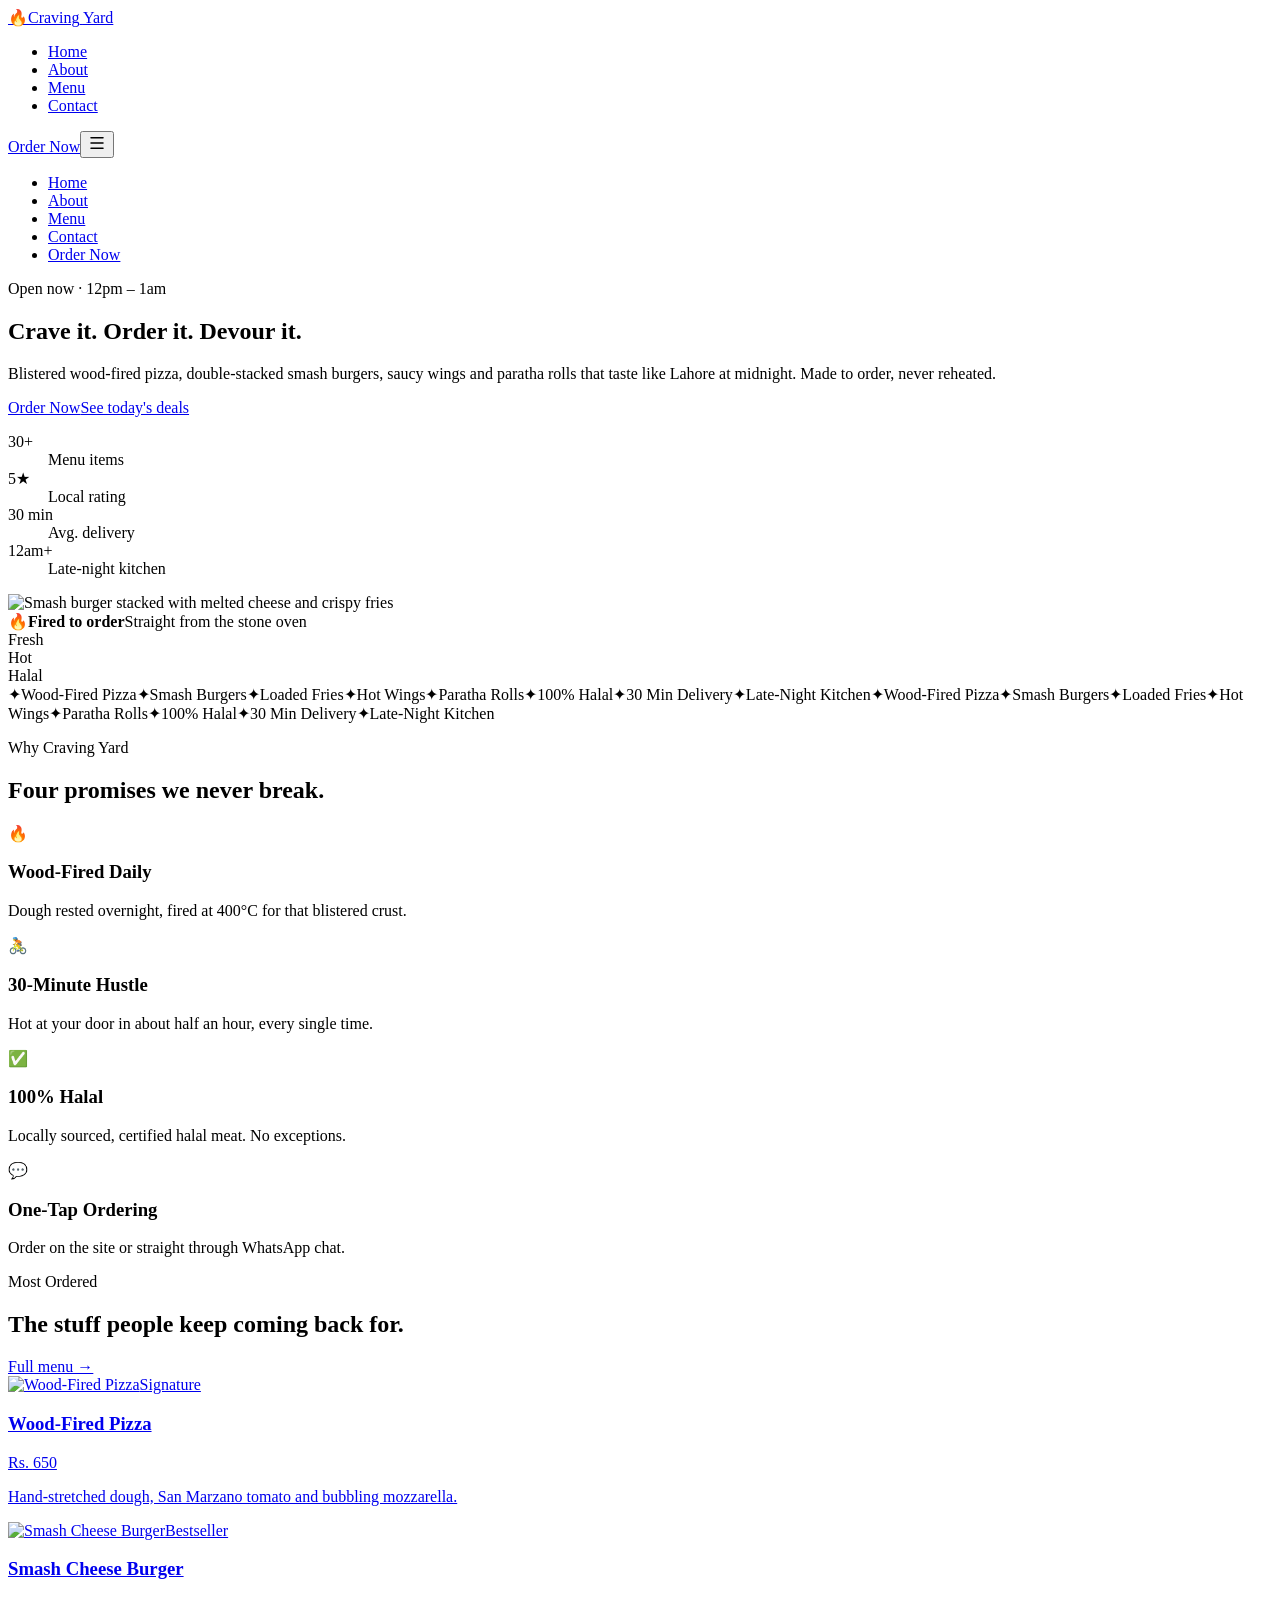
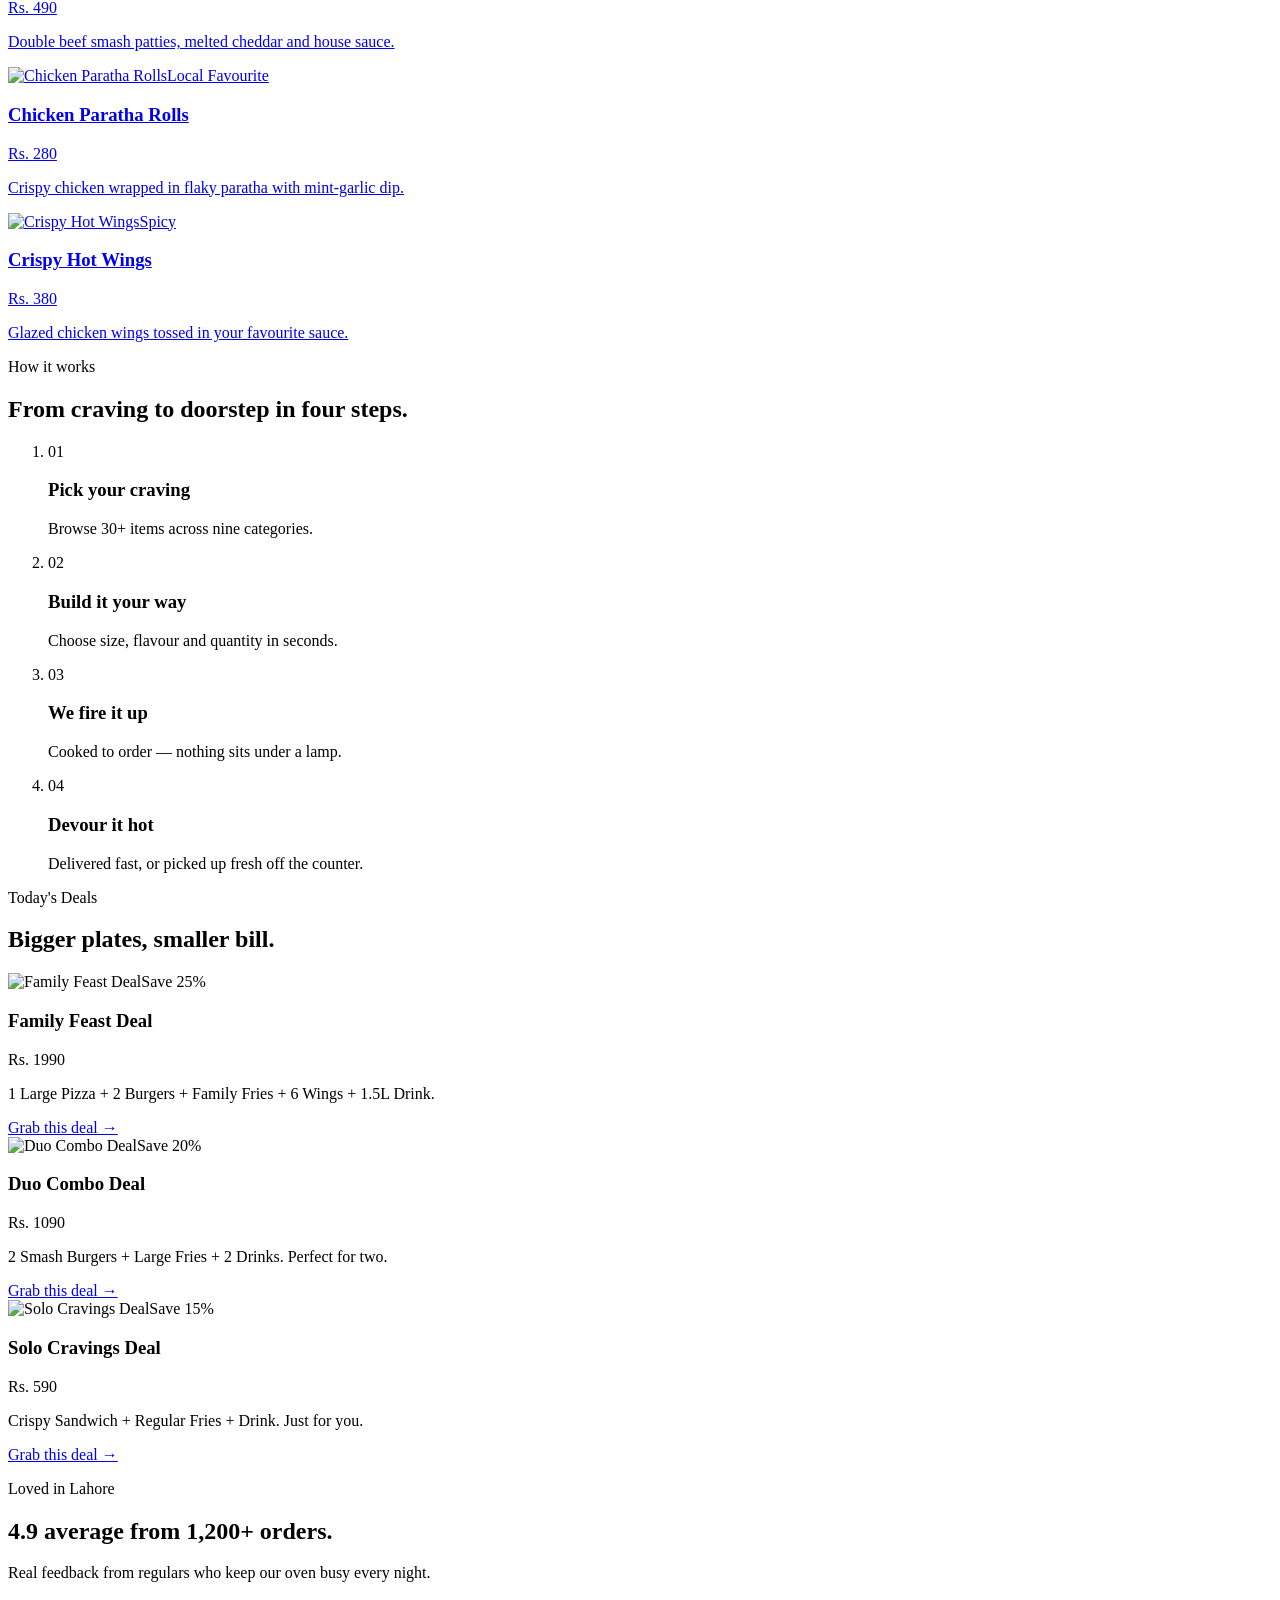
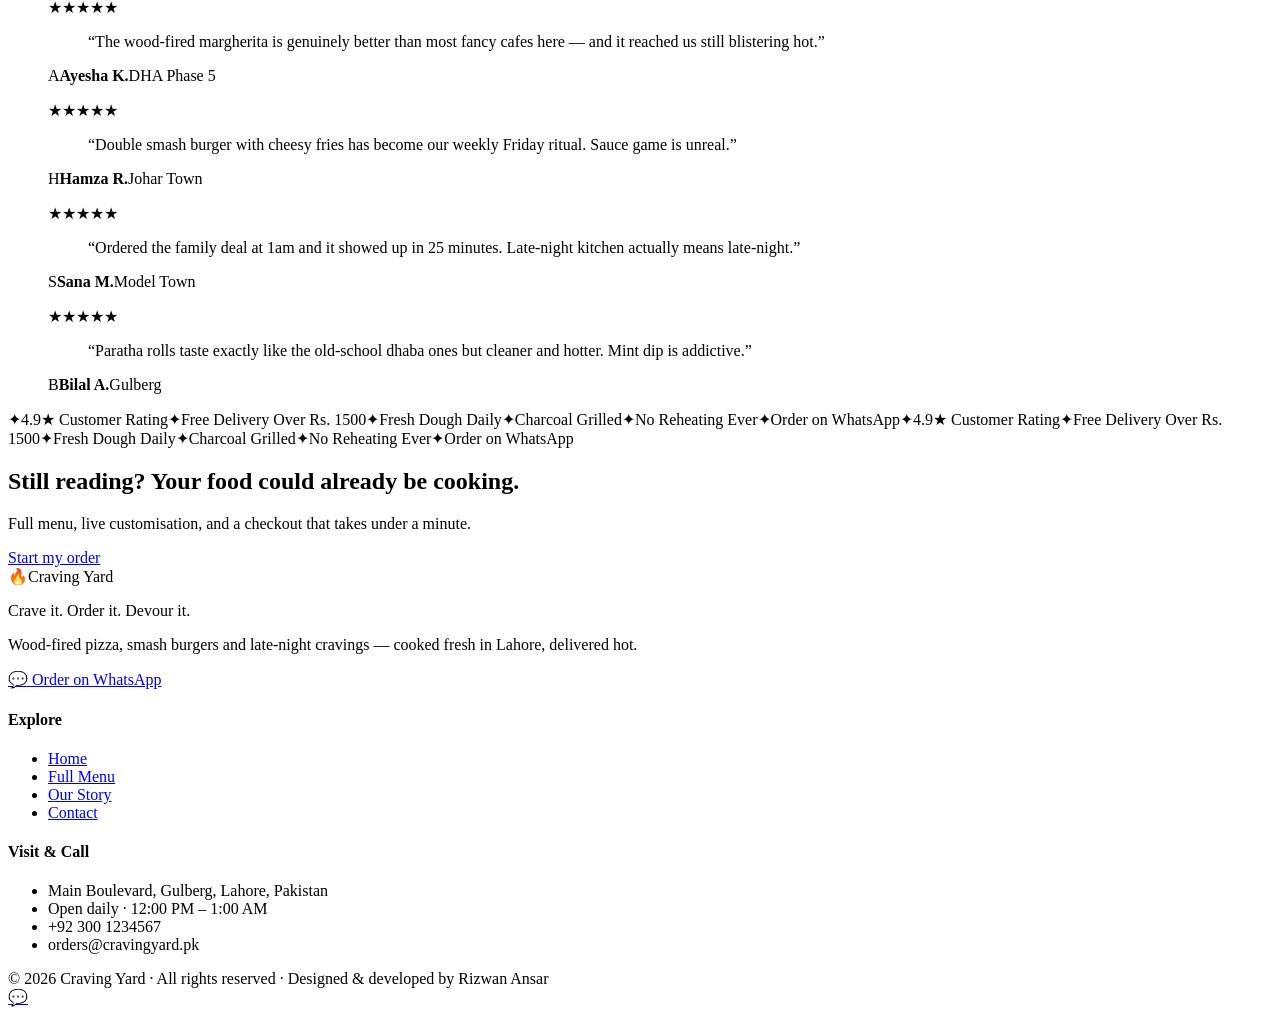
==== index.html @ 676f9ead "Website files upload Added HTML, CSS, JavaScript, and asset files for Craving Yard website." ====
<!DOCTYPE html><html lang="en"><head><meta charSet="utf-8"/><meta name="viewport" content="width=device-width, initial-scale=1"/><link rel="preload" as="image" href="/assets/hero-5WKTKkdd.jpg"/><link rel="stylesheet" href="/assets/styles-Bld049gQ.css" data-precedence="default"/><link rel="stylesheet" href="https://fonts.googleapis.com/css2?family=Fraunces:ital,opsz,wght@0,9..144,600;0,9..144,700;1,9..144,600;1,9..144,700&amp;family=Sora:wght@300;400;500;600;700&amp;display=swap" data-precedence="default"/><title>Craving Yard — Wood-Fired Pizza, Smash Burgers &amp; Deals</title><meta name="author" content="Craving Yard"/><meta property="og:type" content="website"/><meta name="twitter:card" content="summary_large_image"/><meta name="theme-color" content="#1a1310"/><meta name="description" content="Craving Yard in Lahore serves wood-fired pizza, smash burgers, crispy fries, hot wings and family deals. Fresh, halal and delivered in about 30 minutes."/><meta property="og:title" content="Craving Yard — Crave it. Order it. Devour it."/><meta property="og:description" content="Wood-fired pizza, smash burgers, loaded fries and unbeatable combo deals — fresh, halal and fast in Lahore."/><link rel="modulepreload" href="/assets/index-Dj0eYEie.js"/><link rel="modulepreload" href="/assets/menu-BDwkRai5.js"/><link rel="modulepreload" href="/assets/routes-CPrk0BvN.js"/><link rel="modulepreload" href="/assets/Marquee-C2OL56DX.js"/><link rel="icon" href="/favicon.ico" type="image/x-icon"/><link rel="preconnect" href="https://fonts.googleapis.com"/><link rel="preconnect" href="https://fonts.gstatic.com" crossorigin="anonymous"/></head><body><div class="cy-ambient" aria-hidden="true"><span class="o1"></span><span class="o2"></span><span class="o3"></span><span class="o4"></span></div><header class="fixed inset-x-0 top-0 z-50 transition-all duration-500 border-b border-transparent"><nav class="mx-auto flex h-16 max-w-6xl items-center justify-between px-5 sm:px-6"><a class="group flex items-center gap-2.5 active" href="/" data-status="active" aria-current="page"><span class="relative grid h-9 w-9 place-items-center rounded-full bg-[image:var(--gradient-ember)] shadow-[var(--shadow-ember)]"><span class="cy-spin-slow absolute inset-[3px] rounded-full border border-dashed border-primary-foreground/50"></span><span class="text-sm">🔥</span></span><span class="font-display text-xl font-bold tracking-tight">Craving<!-- --> <span class="text-primary transition-colors group-hover:text-gold">Yard</span></span></a><ul class="hidden items-center gap-8 md:flex"><li><a data-active="true" class="cy-navlink relative text-sm font-medium text-muted-foreground transition-colors hover:text-foreground data-[active=true]:text-foreground active" href="/" data-status="active" aria-current="page">Home</a></li><li><a data-active="false" href="/about" class="cy-navlink relative text-sm font-medium text-muted-foreground transition-colors hover:text-foreground data-[active=true]:text-foreground">About</a></li><li><a data-active="false" href="/menu" class="cy-navlink relative text-sm font-medium text-muted-foreground transition-colors hover:text-foreground data-[active=true]:text-foreground">Menu</a></li><li><a data-active="false" href="/contact" class="cy-navlink relative text-sm font-medium text-muted-foreground transition-colors hover:text-foreground data-[active=true]:text-foreground">Contact</a></li></ul><div class="flex items-center gap-2"><a href="/menu" class="cy-sweep hidden rounded-full bg-[image:var(--gradient-ember)] px-5 py-2.5 text-sm font-semibold text-primary-foreground shadow-[var(--shadow-ember)] transition-transform duration-300 hover:scale-105 sm:inline-flex">Order Now</a><button aria-label="Toggle menu" class="grid h-10 w-10 place-items-center rounded-full border border-border bg-surface text-foreground transition-colors hover:border-primary md:hidden"><svg xmlns="http://www.w3.org/2000/svg" width="18" height="18" viewBox="0 0 24 24" fill="none" stroke="currentColor" stroke-width="2" stroke-linecap="round" stroke-linejoin="round" class="lucide lucide-menu" aria-hidden="true"><path d="M4 5h16"></path><path d="M4 12h16"></path><path d="M4 19h16"></path></svg></button></div></nav><div class="h-[2px] origin-left bg-[image:var(--gradient-ember)] transition-[width] duration-150" style="width:0%"></div><div class="overflow-hidden border-b border-border bg-background/95 backdrop-blur-xl transition-all duration-500 md:hidden max-h-0"><ul class="mx-auto flex max-w-6xl flex-col gap-1 px-5 py-4"><li><a class="block rounded-xl px-3 py-3 text-sm font-medium text-muted-foreground transition-colors hover:bg-surface hover:text-foreground active" href="/" style="transition-delay:0ms" data-status="active" aria-current="page">Home</a></li><li><a href="/about" style="transition-delay:40ms" class="block rounded-xl px-3 py-3 text-sm font-medium text-muted-foreground transition-colors hover:bg-surface hover:text-foreground">About</a></li><li><a href="/menu" style="transition-delay:80ms" class="block rounded-xl px-3 py-3 text-sm font-medium text-muted-foreground transition-colors hover:bg-surface hover:text-foreground">Menu</a></li><li><a href="/contact" style="transition-delay:120ms" class="block rounded-xl px-3 py-3 text-sm font-medium text-muted-foreground transition-colors hover:bg-surface hover:text-foreground">Contact</a></li><li><a href="/menu" class="mt-2 block rounded-full bg-[image:var(--gradient-ember)] px-4 py-3 text-center text-sm font-semibold text-primary-foreground">Order Now</a></li></ul></div></header><main class="relative"><!--$--><section class="relative overflow-hidden px-5 pb-16 pt-28 sm:px-6 sm:pt-32"><div class="pointer-events-none absolute -right-24 top-0 h-[32rem] w-[32rem] rounded-full bg-[image:var(--gradient-ember-soft)] blur-3xl"></div><div class="relative mx-auto grid max-w-6xl items-center gap-12 lg:grid-cols-[1.05fr_0.95fr]"><div><p class="cy-fade-up inline-flex items-center gap-2 rounded-full border border-border bg-surface/70 px-4 py-1.5 text-[0.68rem] font-bold uppercase tracking-[0.24em] text-gold backdrop-blur"><span class="h-1.5 w-1.5 animate-pulse rounded-full bg-primary"></span>Open now · 12pm – 1am</p><h1 class="mt-6 font-display text-[clamp(2.6rem,6.2vw,4.6rem)] leading-[0.98]"><span class=""><span class="inline-block overflow-hidden pb-[0.06em]"><span class="cy-word" style="animation-delay:0s">Crave<!-- --> </span></span><span class="inline-block overflow-hidden pb-[0.06em]"><span class="cy-word" style="animation-delay:0.07s">it.<!-- --> </span></span><span class="inline-block overflow-hidden pb-[0.06em]"><span class="cy-word" style="animation-delay:0.14s">Order<!-- --> </span></span><span class="inline-block overflow-hidden pb-[0.06em]"><span class="cy-word" style="animation-delay:0.21000000000000002s">it.<!-- --> </span></span><span class="inline-block overflow-hidden pb-[0.06em]"><span class="cy-word inline-block" style="animation-delay:0.28s"><span class="cy-shine italic">Devour</span> </span></span><span class="inline-block overflow-hidden pb-[0.06em]"><span class="cy-word inline-block" style="animation-delay:0.35000000000000003s"><span class="cy-shine italic">it.</span></span></span></span></h1><p class="cy-fade-up cy-d3 mt-6 max-w-lg text-base text-muted-foreground sm:text-lg">Blistered wood-fired pizza, double-stacked smash burgers, saucy wings and paratha rolls that taste like Lahore at midnight. Made to order, never reheated.</p><div class="cy-fade-up cy-d4 mt-9 flex flex-wrap gap-3"><a href="/menu" class="cy-sweep rounded-full bg-[image:var(--gradient-ember)] px-7 py-3.5 text-sm font-semibold text-primary-foreground shadow-[var(--shadow-ember)] transition-transform duration-300 hover:scale-105">Order Now</a><a href="/menu?category=Deals" class="rounded-full border border-border bg-surface/60 px-7 py-3.5 text-sm font-semibold backdrop-blur transition-colors duration-300 hover:border-primary hover:text-primary">See today&#x27;s deals</a></div><dl class="cy-fade-up cy-d5 mt-10 flex flex-wrap gap-x-10 gap-y-5"><div><dt class="font-display text-2xl font-bold text-primary">30+</dt><dd class="text-[0.68rem] uppercase tracking-[0.18em] text-muted-foreground">Menu items</dd></div><div><dt class="font-display text-2xl font-bold text-primary">5★</dt><dd class="text-[0.68rem] uppercase tracking-[0.18em] text-muted-foreground">Local rating</dd></div><div><dt class="font-display text-2xl font-bold text-primary">30 min</dt><dd class="text-[0.68rem] uppercase tracking-[0.18em] text-muted-foreground">Avg. delivery</dd></div><div><dt class="font-display text-2xl font-bold text-primary">12am+</dt><dd class="text-[0.68rem] uppercase tracking-[0.18em] text-muted-foreground">Late-night kitchen</dd></div></dl></div><div class="cy-scale-in cy-d2 relative"><div class="cy-ken overflow-hidden rounded-[2rem] border border-border shadow-[var(--shadow-soft)]"><img src="/assets/hero-5WKTKkdd.jpg" alt="Smash burger stacked with melted cheese and crispy fries" class="h-[26rem] w-full object-cover sm:h-[30rem]" loading="eager"/></div><div class="cy-float absolute -bottom-6 -left-4 flex items-center gap-3 rounded-2xl border border-border bg-card/90 p-4 shadow-[var(--shadow-ember)] backdrop-blur-xl sm:-left-8"><span class="grid h-11 w-11 place-items-center rounded-full bg-[image:var(--gradient-ember)] text-lg">🔥</span><span><strong class="block text-sm">Fired to order</strong><span class="text-xs text-muted-foreground">Straight from the stone oven</span></span></div><div class="cy-spin-slow absolute -right-5 -top-6 h-24 w-24 rounded-full bg-[image:var(--gradient-ember)] p-[1px] sm:-right-8"><div class="grid h-full w-full place-items-center rounded-full bg-background text-center text-[0.55rem] font-bold uppercase leading-tight tracking-[0.14em] text-gold">Fresh<br/>Hot<br/>Halal</div></div></div></div></section><div class="cy-marquee " aria-hidden="true"><div class="cy-marquee-track"><span><span class="opacity-70">✦</span>Wood-Fired Pizza</span><span><span class="opacity-70">✦</span>Smash Burgers</span><span><span class="opacity-70">✦</span>Loaded Fries</span><span><span class="opacity-70">✦</span>Hot Wings</span><span><span class="opacity-70">✦</span>Paratha Rolls</span><span><span class="opacity-70">✦</span>100% Halal</span><span><span class="opacity-70">✦</span>30 Min Delivery</span><span><span class="opacity-70">✦</span>Late-Night Kitchen</span><span><span class="opacity-70">✦</span>Wood-Fired Pizza</span><span><span class="opacity-70">✦</span>Smash Burgers</span><span><span class="opacity-70">✦</span>Loaded Fries</span><span><span class="opacity-70">✦</span>Hot Wings</span><span><span class="opacity-70">✦</span>Paratha Rolls</span><span><span class="opacity-70">✦</span>100% Halal</span><span><span class="opacity-70">✦</span>30 Min Delivery</span><span><span class="opacity-70">✦</span>Late-Night Kitchen</span></div></div><section class="px-5 py-20 sm:px-6"><div class="mx-auto max-w-6xl"><div class="cy-reveal"><p class="text-[0.68rem] font-bold uppercase tracking-[0.28em] text-gold">Why Craving Yard</p><h2 class="mt-3 max-w-xl font-display text-[clamp(1.9rem,4vw,2.9rem)]">Four promises we never break.</h2></div><div class="mt-10 grid gap-5 sm:grid-cols-2 lg:grid-cols-4"><div class="cy-reveal cy-d1"><article class="cy-glass cy-lift h-full rounded-3xl p-6"><span class="grid h-12 w-12 place-items-center rounded-2xl bg-[image:var(--gradient-ember)] text-xl">🔥</span><h3 class="mt-5 font-display text-lg">Wood-Fired Daily</h3><p class="mt-2 text-sm text-muted-foreground">Dough rested overnight, fired at 400°C for that blistered crust.</p></article></div><div class="cy-reveal cy-d2"><article class="cy-glass cy-lift h-full rounded-3xl p-6"><span class="grid h-12 w-12 place-items-center rounded-2xl bg-[image:var(--gradient-ember)] text-xl">🚴</span><h3 class="mt-5 font-display text-lg">30-Minute Hustle</h3><p class="mt-2 text-sm text-muted-foreground">Hot at your door in about half an hour, every single time.</p></article></div><div class="cy-reveal cy-d3"><article class="cy-glass cy-lift h-full rounded-3xl p-6"><span class="grid h-12 w-12 place-items-center rounded-2xl bg-[image:var(--gradient-ember)] text-xl">✅</span><h3 class="mt-5 font-display text-lg">100% Halal</h3><p class="mt-2 text-sm text-muted-foreground">Locally sourced, certified halal meat. No exceptions.</p></article></div><div class="cy-reveal cy-d4"><article class="cy-glass cy-lift h-full rounded-3xl p-6"><span class="grid h-12 w-12 place-items-center rounded-2xl bg-[image:var(--gradient-ember)] text-xl">💬</span><h3 class="mt-5 font-display text-lg">One-Tap Ordering</h3><p class="mt-2 text-sm text-muted-foreground">Order on the site or straight through WhatsApp chat.</p></article></div></div></div></section><section class="relative overflow-hidden px-5 py-20 sm:px-6"><div class="mx-auto max-w-6xl"><div class="cy-reveal"><div class="flex flex-wrap items-end justify-between gap-4"><div><p class="text-[0.68rem] font-bold uppercase tracking-[0.28em] text-gold">Most Ordered</p><h2 class="mt-3 font-display text-[clamp(1.9rem,4vw,2.9rem)]">The stuff people keep coming back for.</h2></div><a href="/menu" class="text-sm font-semibold text-primary transition-colors hover:text-gold">Full menu →</a></div></div><div class="mt-10 grid gap-5 sm:grid-cols-2 lg:grid-cols-4"><div class="cy-reveal cy-d1"><a href="/menu?category=Pizza" class="cy-lift cy-ken group block overflow-hidden rounded-3xl border border-border bg-card"><div class="relative h-44 overflow-hidden"><img src="/assets/pizza-BUBQ1agf.jpg" alt="Wood-Fired Pizza" loading="lazy" class="h-full w-full object-cover"/><span class="absolute left-3 top-3 rounded-full bg-background/80 px-3 py-1 text-[0.6rem] font-bold uppercase tracking-[0.16em] text-gold backdrop-blur">Signature</span></div><div class="p-5"><div class="flex items-baseline justify-between gap-3"><h3 class="font-display text-base">Wood-Fired Pizza</h3><span class="whitespace-nowrap font-display text-sm text-primary">Rs. <!-- -->650</span></div><p class="mt-2 text-xs text-muted-foreground">Hand-stretched dough, San Marzano tomato and bubbling mozzarella.</p></div></a></div><div class="cy-reveal cy-d2"><a href="/menu?category=Burgers" class="cy-lift cy-ken group block overflow-hidden rounded-3xl border border-border bg-card"><div class="relative h-44 overflow-hidden"><img src="/assets/burger-dUZp7IX_.jpg" alt="Smash Cheese Burger" loading="lazy" class="h-full w-full object-cover"/><span class="absolute left-3 top-3 rounded-full bg-background/80 px-3 py-1 text-[0.6rem] font-bold uppercase tracking-[0.16em] text-gold backdrop-blur">Bestseller</span></div><div class="p-5"><div class="flex items-baseline justify-between gap-3"><h3 class="font-display text-base">Smash Cheese Burger</h3><span class="whitespace-nowrap font-display text-sm text-primary">Rs. <!-- -->490</span></div><p class="mt-2 text-xs text-muted-foreground">Double beef smash patties, melted cheddar and house sauce.</p></div></a></div><div class="cy-reveal cy-d3"><a href="/menu?category=Rolls" class="cy-lift cy-ken group block overflow-hidden rounded-3xl border border-border bg-card"><div class="relative h-44 overflow-hidden"><img src="/assets/rolls-1Iyf_PJU.jpg" alt="Chicken Paratha Rolls" loading="lazy" class="h-full w-full object-cover"/><span class="absolute left-3 top-3 rounded-full bg-background/80 px-3 py-1 text-[0.6rem] font-bold uppercase tracking-[0.16em] text-gold backdrop-blur">Local Favourite</span></div><div class="p-5"><div class="flex items-baseline justify-between gap-3"><h3 class="font-display text-base">Chicken Paratha Rolls</h3><span class="whitespace-nowrap font-display text-sm text-primary">Rs. <!-- -->280</span></div><p class="mt-2 text-xs text-muted-foreground">Crispy chicken wrapped in flaky paratha with mint-garlic dip.</p></div></a></div><div class="cy-reveal cy-d4"><a href="/menu?category=Sides" class="cy-lift cy-ken group block overflow-hidden rounded-3xl border border-border bg-card"><div class="relative h-44 overflow-hidden"><img src="/assets/wings-1R9Npj3R.jpg" alt="Crispy Hot Wings" loading="lazy" class="h-full w-full object-cover"/><span class="absolute left-3 top-3 rounded-full bg-background/80 px-3 py-1 text-[0.6rem] font-bold uppercase tracking-[0.16em] text-gold backdrop-blur">Spicy</span></div><div class="p-5"><div class="flex items-baseline justify-between gap-3"><h3 class="font-display text-base">Crispy Hot Wings</h3><span class="whitespace-nowrap font-display text-sm text-primary">Rs. <!-- -->380</span></div><p class="mt-2 text-xs text-muted-foreground">Glazed chicken wings tossed in your favourite sauce.</p></div></a></div></div></div></section><section class="px-5 py-20 sm:px-6"><div class="mx-auto max-w-6xl rounded-[2.5rem] border border-border bg-surface/60 p-8 backdrop-blur-xl sm:p-12"><div class="cy-reveal"><p class="text-[0.68rem] font-bold uppercase tracking-[0.28em] text-gold">How it works</p><h2 class="mt-3 max-w-xl font-display text-[clamp(1.9rem,4vw,2.9rem)]">From craving to doorstep in four steps.</h2></div><ol class="mt-10 grid gap-6 sm:grid-cols-2 lg:grid-cols-4"><li class="cy-reveal cy-d1"><div class="group relative rounded-2xl border border-border bg-card/70 p-6 transition-colors duration-500 hover:border-primary"><span class="font-display text-4xl text-primary/35 transition-colors duration-500 group-hover:text-primary">01</span><h3 class="mt-3 font-display text-lg">Pick your craving</h3><p class="mt-2 text-sm text-muted-foreground">Browse 30+ items across nine categories.</p></div></li><li class="cy-reveal cy-d2"><div class="group relative rounded-2xl border border-border bg-card/70 p-6 transition-colors duration-500 hover:border-primary"><span class="font-display text-4xl text-primary/35 transition-colors duration-500 group-hover:text-primary">02</span><h3 class="mt-3 font-display text-lg">Build it your way</h3><p class="mt-2 text-sm text-muted-foreground">Choose size, flavour and quantity in seconds.</p></div></li><li class="cy-reveal cy-d3"><div class="group relative rounded-2xl border border-border bg-card/70 p-6 transition-colors duration-500 hover:border-primary"><span class="font-display text-4xl text-primary/35 transition-colors duration-500 group-hover:text-primary">03</span><h3 class="mt-3 font-display text-lg">We fire it up</h3><p class="mt-2 text-sm text-muted-foreground">Cooked to order — nothing sits under a lamp.</p></div></li><li class="cy-reveal cy-d4"><div class="group relative rounded-2xl border border-border bg-card/70 p-6 transition-colors duration-500 hover:border-primary"><span class="font-display text-4xl text-primary/35 transition-colors duration-500 group-hover:text-primary">04</span><h3 class="mt-3 font-display text-lg">Devour it hot</h3><p class="mt-2 text-sm text-muted-foreground">Delivered fast, or picked up fresh off the counter.</p></div></li></ol></div></section><section class="px-5 py-20 sm:px-6"><div class="mx-auto max-w-6xl"><div class="cy-reveal"><p class="text-[0.68rem] font-bold uppercase tracking-[0.28em] text-gold">Today&#x27;s Deals</p><h2 class="mt-3 max-w-xl font-display text-[clamp(1.9rem,4vw,2.9rem)]">Bigger plates, smaller bill.</h2></div><div class="mt-10 grid gap-6 lg:grid-cols-3"><div class="cy-reveal cy-d1"><article class="cy-tilt cy-ken h-full overflow-hidden rounded-3xl border border-border bg-card"><div class="relative h-48 overflow-hidden"><img src="/assets/deal1-CvcxL5IU.jpg" alt="Family Feast Deal" loading="lazy" class="h-full w-full object-cover"/><span class="absolute right-3 top-3 rounded-full bg-[image:var(--gradient-ember)] px-3 py-1 text-[0.6rem] font-bold uppercase tracking-[0.16em] text-primary-foreground">Save 25%</span></div><div class="p-6"><div class="flex items-baseline justify-between gap-3"><h3 class="font-display text-lg">Family Feast Deal</h3><span class="font-display text-base text-primary">Rs. <!-- -->1990</span></div><p class="mt-2 text-sm text-muted-foreground">1 Large Pizza + 2 Burgers + Family Fries + 6 Wings + 1.5L Drink.</p><a href="/menu?category=Deals" class="mt-5 inline-block text-[0.7rem] font-bold uppercase tracking-[0.16em] text-primary transition-colors hover:text-gold">Grab this deal →</a></div></article></div><div class="cy-reveal cy-d2"><article class="cy-tilt cy-ken h-full overflow-hidden rounded-3xl border border-border bg-card"><div class="relative h-48 overflow-hidden"><img src="/assets/deal2-aimjymtY.jpg" alt="Duo Combo Deal" loading="lazy" class="h-full w-full object-cover"/><span class="absolute right-3 top-3 rounded-full bg-[image:var(--gradient-ember)] px-3 py-1 text-[0.6rem] font-bold uppercase tracking-[0.16em] text-primary-foreground">Save 20%</span></div><div class="p-6"><div class="flex items-baseline justify-between gap-3"><h3 class="font-display text-lg">Duo Combo Deal</h3><span class="font-display text-base text-primary">Rs. <!-- -->1090</span></div><p class="mt-2 text-sm text-muted-foreground">2 Smash Burgers + Large Fries + 2 Drinks. Perfect for two.</p><a href="/menu?category=Deals" class="mt-5 inline-block text-[0.7rem] font-bold uppercase tracking-[0.16em] text-primary transition-colors hover:text-gold">Grab this deal →</a></div></article></div><div class="cy-reveal cy-d3"><article class="cy-tilt cy-ken h-full overflow-hidden rounded-3xl border border-border bg-card"><div class="relative h-48 overflow-hidden"><img src="/assets/deal3-CfYvXCXj.jpg" alt="Solo Cravings Deal" loading="lazy" class="h-full w-full object-cover"/><span class="absolute right-3 top-3 rounded-full bg-[image:var(--gradient-ember)] px-3 py-1 text-[0.6rem] font-bold uppercase tracking-[0.16em] text-primary-foreground">Save 15%</span></div><div class="p-6"><div class="flex items-baseline justify-between gap-3"><h3 class="font-display text-lg">Solo Cravings Deal</h3><span class="font-display text-base text-primary">Rs. <!-- -->590</span></div><p class="mt-2 text-sm text-muted-foreground">Crispy Sandwich + Regular Fries + Drink. Just for you.</p><a href="/menu?category=Deals" class="mt-5 inline-block text-[0.7rem] font-bold uppercase tracking-[0.16em] text-primary transition-colors hover:text-gold">Grab this deal →</a></div></article></div></div></div></section><section class="px-5 py-20 sm:px-6"><div class="mx-auto max-w-6xl"><div class="cy-reveal"><div class="flex flex-wrap items-end justify-between gap-4"><div><p class="text-[0.68rem] font-bold uppercase tracking-[0.28em] text-fresh">Loved in Lahore</p><h2 class="mt-3 max-w-xl font-display text-[clamp(1.9rem,4vw,2.9rem)]">4.9 average from 1,200+ orders.</h2></div><p class="max-w-xs text-sm text-muted-foreground">Real feedback from regulars who keep our oven busy every night.</p></div></div><div class="mt-10 grid gap-5 sm:grid-cols-2 lg:grid-cols-4"><div class="cy-reveal cy-d1"><figure class="cy-glass cy-lift flex h-full flex-col rounded-3xl p-6"><div class="text-sm tracking-[0.2em] text-gold" aria-label="5 out of 5 stars">★★★★★</div><blockquote class="mt-4 flex-1 text-sm leading-relaxed text-muted-foreground">“<!-- -->The wood-fired margherita is genuinely better than most fancy cafes here — and it reached us still blistering hot.<!-- -->”</blockquote><figcaption class="mt-5 flex items-center gap-3 border-t border-border pt-4"><span class="grid h-9 w-9 place-items-center rounded-full bg-[image:var(--gradient-fresh)] font-display text-sm text-primary-foreground">A</span><span><strong class="block text-sm">Ayesha K.</strong><span class="text-xs text-muted-foreground">DHA Phase 5</span></span></figcaption></figure></div><div class="cy-reveal cy-d2"><figure class="cy-glass cy-lift flex h-full flex-col rounded-3xl p-6"><div class="text-sm tracking-[0.2em] text-gold" aria-label="5 out of 5 stars">★★★★★</div><blockquote class="mt-4 flex-1 text-sm leading-relaxed text-muted-foreground">“<!-- -->Double smash burger with cheesy fries has become our weekly Friday ritual. Sauce game is unreal.<!-- -->”</blockquote><figcaption class="mt-5 flex items-center gap-3 border-t border-border pt-4"><span class="grid h-9 w-9 place-items-center rounded-full bg-[image:var(--gradient-fresh)] font-display text-sm text-primary-foreground">H</span><span><strong class="block text-sm">Hamza R.</strong><span class="text-xs text-muted-foreground">Johar Town</span></span></figcaption></figure></div><div class="cy-reveal cy-d3"><figure class="cy-glass cy-lift flex h-full flex-col rounded-3xl p-6"><div class="text-sm tracking-[0.2em] text-gold" aria-label="5 out of 5 stars">★★★★★</div><blockquote class="mt-4 flex-1 text-sm leading-relaxed text-muted-foreground">“<!-- -->Ordered the family deal at 1am and it showed up in 25 minutes. Late-night kitchen actually means late-night.<!-- -->”</blockquote><figcaption class="mt-5 flex items-center gap-3 border-t border-border pt-4"><span class="grid h-9 w-9 place-items-center rounded-full bg-[image:var(--gradient-fresh)] font-display text-sm text-primary-foreground">S</span><span><strong class="block text-sm">Sana M.</strong><span class="text-xs text-muted-foreground">Model Town</span></span></figcaption></figure></div><div class="cy-reveal cy-d4"><figure class="cy-glass cy-lift flex h-full flex-col rounded-3xl p-6"><div class="text-sm tracking-[0.2em] text-gold" aria-label="5 out of 5 stars">★★★★★</div><blockquote class="mt-4 flex-1 text-sm leading-relaxed text-muted-foreground">“<!-- -->Paratha rolls taste exactly like the old-school dhaba ones but cleaner and hotter. Mint dip is addictive.<!-- -->”</blockquote><figcaption class="mt-5 flex items-center gap-3 border-t border-border pt-4"><span class="grid h-9 w-9 place-items-center rounded-full bg-[image:var(--gradient-fresh)] font-display text-sm text-primary-foreground">B</span><span><strong class="block text-sm">Bilal A.</strong><span class="text-xs text-muted-foreground">Gulberg</span></span></figcaption></figure></div></div></div></section><div class="cy-marquee cy-marquee-reverse" aria-hidden="true"><div class="cy-marquee-track"><span><span class="opacity-70">✦</span>4.9★ Customer Rating</span><span><span class="opacity-70">✦</span>Free Delivery Over Rs. 1500</span><span><span class="opacity-70">✦</span>Fresh Dough Daily</span><span><span class="opacity-70">✦</span>Charcoal Grilled</span><span><span class="opacity-70">✦</span>No Reheating Ever</span><span><span class="opacity-70">✦</span>Order on WhatsApp</span><span><span class="opacity-70">✦</span>4.9★ Customer Rating</span><span><span class="opacity-70">✦</span>Free Delivery Over Rs. 1500</span><span><span class="opacity-70">✦</span>Fresh Dough Daily</span><span><span class="opacity-70">✦</span>Charcoal Grilled</span><span><span class="opacity-70">✦</span>No Reheating Ever</span><span><span class="opacity-70">✦</span>Order on WhatsApp</span></div></div><section class="px-5 pb-24 pt-20 sm:px-6"><div class="cy-reveal"><div class="relative mx-auto max-w-6xl overflow-hidden rounded-[2.5rem] bg-[image:var(--gradient-ember)] px-8 py-16 text-center text-primary-foreground"><div class="cy-spin-slow pointer-events-none absolute -left-24 -top-24 h-72 w-72 rounded-full border border-dashed border-primary-foreground/30"></div><div class="cy-spin-slow pointer-events-none absolute -bottom-28 -right-20 h-80 w-80 rounded-full border border-dashed border-primary-foreground/25"></div><h2 class="relative mx-auto max-w-2xl font-display text-[clamp(2rem,4.6vw,3.2rem)]">Still reading? Your food could already be cooking.</h2><p class="relative mx-auto mt-4 max-w-lg text-sm opacity-90">Full menu, live customisation, and a checkout that takes under a minute.</p><a href="/menu" class="cy-sweep relative mt-8 inline-flex rounded-full bg-background px-8 py-4 text-sm font-bold text-foreground transition-transform duration-300 hover:scale-105">Start my order</a></div></div></section><script>(function(a,f){let l;try{l=JSON.parse(sessionStorage.getItem(a)||"{}")}catch{return}const n=l?.[f||history.state?.__TSR_key];let c=!1;for(const t in n){const e=n[t],o=e?.scrollX,s=e?.scrollY;if(Number.isFinite(o)&&Number.isFinite(s)){if(t==="window")scrollTo(o,s),c=!0;else if(t)try{const r=document.querySelector(t);r&&(r.scrollLeft=o,r.scrollTop=s)}catch{}}}if(c)return;const i=location.hash.slice(1);if(i){const t=history.state?.__hashScrollIntoViewOptions??!0;if(t){const e=document.getElementById(i);e&&e.scrollIntoView(t)}return}scrollTo(0,0)})("tsr-scroll-restoration-v1_3");document.currentScript.remove()</script><!--/$--></main><footer class="relative overflow-hidden border-t border-border bg-surface/70 pt-16 backdrop-blur-xl"><div class="pointer-events-none absolute -top-24 left-1/2 h-48 w-[70%] -translate-x-1/2 rounded-full bg-[image:var(--gradient-ember)] opacity-15 blur-3xl"></div><div class="mx-auto grid max-w-6xl gap-10 px-5 sm:px-6 md:grid-cols-4"><div class="md:col-span-2"><div class="flex items-center gap-2.5"><span class="relative grid h-9 w-9 place-items-center rounded-full bg-[image:var(--gradient-ember)]"><span class="cy-spin-slow absolute inset-[3px] rounded-full border border-dashed border-primary-foreground/50"></span><span class="text-sm">🔥</span></span><span class="font-display text-xl font-bold">Craving Yard</span></div><p class="mt-4 max-w-sm font-display text-2xl leading-tight text-foreground">Crave it. Order it.<!-- --> <span class="cy-shine italic">Devour it.</span></p><p class="mt-3 max-w-sm text-sm text-muted-foreground">Wood-fired pizza, smash burgers and late-night cravings — cooked fresh in Lahore, delivered hot.</p><a href="https://wa.me/923001234567" target="_blank" rel="noopener" class="mt-6 inline-flex items-center gap-2 rounded-full border border-border bg-surface-2 px-5 py-2.5 text-sm font-semibold transition-colors hover:border-primary hover:text-primary">💬 Order on WhatsApp</a></div><div><h4 class="text-xs font-bold uppercase tracking-[0.22em] text-gold">Explore</h4><ul class="mt-4 space-y-2 text-sm text-muted-foreground"><li><a class="transition-colors hover:text-primary active" href="/" data-status="active" aria-current="page">Home</a></li><li><a href="/menu" class="transition-colors hover:text-primary">Full Menu</a></li><li><a href="/about" class="transition-colors hover:text-primary">Our Story</a></li><li><a href="/contact" class="transition-colors hover:text-primary">Contact</a></li></ul></div><div><h4 class="text-xs font-bold uppercase tracking-[0.22em] text-gold">Visit &amp; Call</h4><ul class="mt-4 space-y-2 text-sm text-muted-foreground"><li>Main Boulevard, Gulberg, Lahore, Pakistan</li><li>Open daily · 12:00 PM – 1:00 AM</li><li class="text-foreground">+92 300 1234567</li><li>orders@cravingyard.pk</li></ul></div></div><div class="mx-auto mt-12 max-w-6xl border-t border-border px-5 py-6 text-center text-xs text-muted-foreground sm:px-6">© <!-- -->2026<!-- --> Craving Yard · All rights reserved · Designed &amp; developed by<!-- --> <span class="font-semibold text-gold">Rizwan Ansar</span></div></footer><a href="https://wa.me/923001234567" target="_blank" rel="noopener" aria-label="Order on WhatsApp" class="cy-pulse-ring fixed bottom-6 right-6 z-50 grid h-14 w-14 place-items-center rounded-full bg-whatsapp text-2xl shadow-[0_18px_40px_-14px_var(--whatsapp)] transition-transform duration-300 hover:scale-110"><span class="relative">💬</span></a><script class="$tsr" id="$tsr-stream-barrier">(self.$R=self.$R||{})["tsr"]=[];self.$_TSR={h(){this.hydrated=!0,this.c()},e(){this.streamEnded=!0,this.c()},c(){this.hydrated&&this.streamEnded&&(delete self.$_TSR,delete self.$R.tsr)},p(e){this.initialized?e():this.buffer.push(e)},buffer:[]};$_TSR.router=($R=>$R[0]={manifest:$R[1]={routes:$R[2]={__root__:$R[3]={preloads:$R[4]=["/assets/index-Dj0eYEie.js","/assets/menu-BDwkRai5.js"],scripts:$R[5]=[$R[6]={attrs:$R[7]={type:"module",async:!0,src:"/assets/index-Dj0eYEie.js"}}]},"/":$R[8]={preloads:$R[9]=["/assets/routes-CPrk0BvN.js","/assets/Marquee-C2OL56DX.js"]}}},matches:$R[10]=[$R[11]={i:"__root__ ",u:1786797943456,s:"success",ssr:!0},$R[12]={i:"  ",u:1786797943456,s:"success",ssr:!0}],lastMatchId:"  "})($R["tsr"]);$_TSR.e();document.currentScript.remove()</script><script type="module" async="" src="/assets/index-Dj0eYEie.js"></script></body></html>
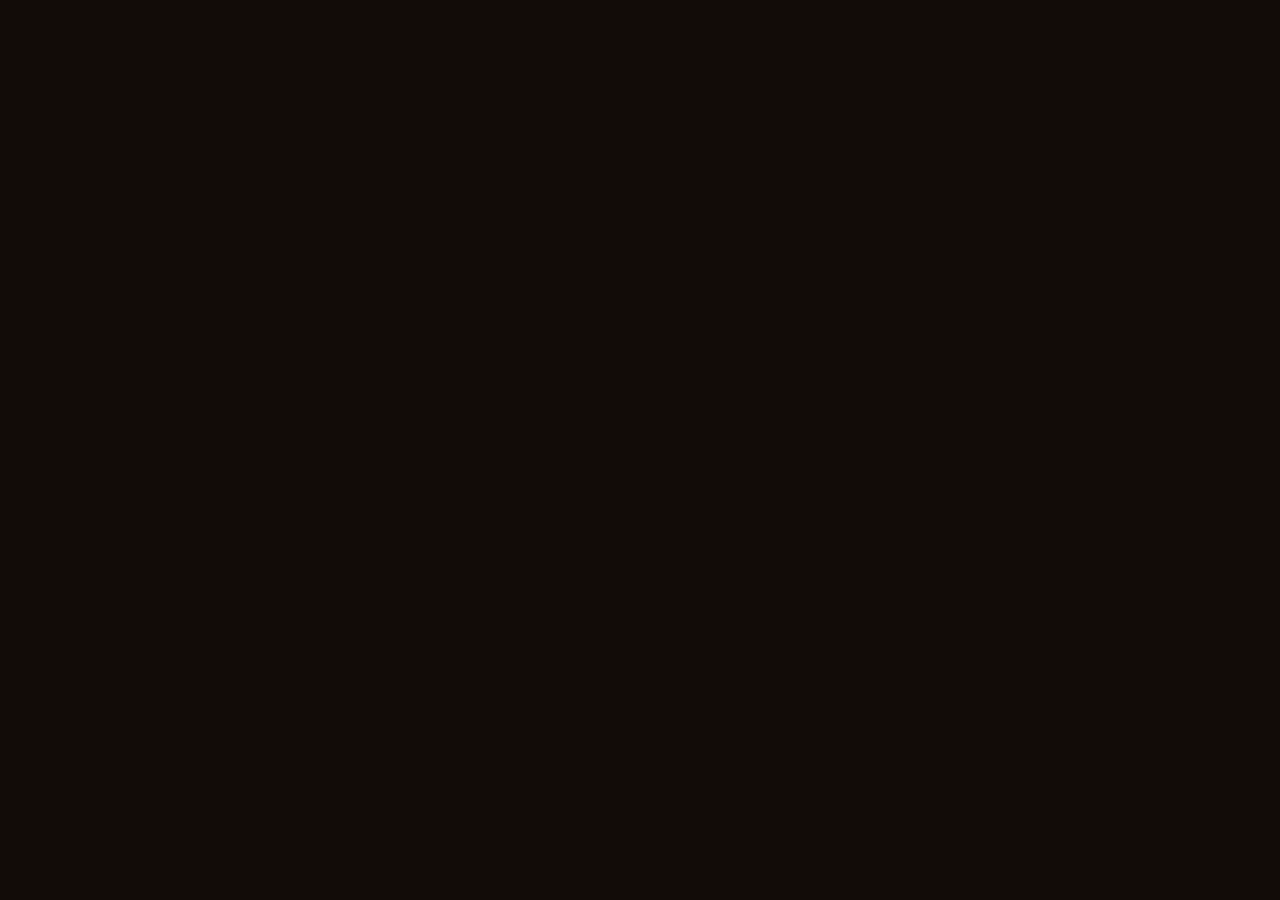
==== commit 8a5b1c71: "Update index.html" ====
--- a/index.html
+++ b/index.html
@@ -1 +1 @@
-<!DOCTYPE html><html lang="en"><head><meta charSet="utf-8"/><meta name="viewport" content="width=device-width, initial-scale=1"/><link rel="preload" as="image" href="/assets/hero-5WKTKkdd.jpg"/><link rel="stylesheet" href="/assets/styles-Bld049gQ.css" data-precedence="default"/><link rel="stylesheet" href="https://fonts.googleapis.com/css2?family=Fraunces:ital,opsz,wght@0,9..144,600;0,9..144,700;1,9..144,600;1,9..144,700&amp;family=Sora:wght@300;400;500;600;700&amp;display=swap" data-precedence="default"/><title>Craving Yard — Wood-Fired Pizza, Smash Burgers &amp; Deals</title><meta name="author" content="Craving Yard"/><meta property="og:type" content="website"/><meta name="twitter:card" content="summary_large_image"/><meta name="theme-color" content="#1a1310"/><meta name="description" content="Craving Yard in Lahore serves wood-fired pizza, smash burgers, crispy fries, hot wings and family deals. Fresh, halal and delivered in about 30 minutes."/><meta property="og:title" content="Craving Yard — Crave it. Order it. Devour it."/><meta property="og:description" content="Wood-fired pizza, smash burgers, loaded fries and unbeatable combo deals — fresh, halal and fast in Lahore."/><link rel="modulepreload" href="/assets/index-Dj0eYEie.js"/><link rel="modulepreload" href="/assets/menu-BDwkRai5.js"/><link rel="modulepreload" href="/assets/routes-CPrk0BvN.js"/><link rel="modulepreload" href="/assets/Marquee-C2OL56DX.js"/><link rel="icon" href="/favicon.ico" type="image/x-icon"/><link rel="preconnect" href="https://fonts.googleapis.com"/><link rel="preconnect" href="https://fonts.gstatic.com" crossorigin="anonymous"/></head><body><div class="cy-ambient" aria-hidden="true"><span class="o1"></span><span class="o2"></span><span class="o3"></span><span class="o4"></span></div><header class="fixed inset-x-0 top-0 z-50 transition-all duration-500 border-b border-transparent"><nav class="mx-auto flex h-16 max-w-6xl items-center justify-between px-5 sm:px-6"><a class="group flex items-center gap-2.5 active" href="/" data-status="active" aria-current="page"><span class="relative grid h-9 w-9 place-items-center rounded-full bg-[image:var(--gradient-ember)] shadow-[var(--shadow-ember)]"><span class="cy-spin-slow absolute inset-[3px] rounded-full border border-dashed border-primary-foreground/50"></span><span class="text-sm">🔥</span></span><span class="font-display text-xl font-bold tracking-tight">Craving<!-- --> <span class="text-primary transition-colors group-hover:text-gold">Yard</span></span></a><ul class="hidden items-center gap-8 md:flex"><li><a data-active="true" class="cy-navlink relative text-sm font-medium text-muted-foreground transition-colors hover:text-foreground data-[active=true]:text-foreground active" href="/" data-status="active" aria-current="page">Home</a></li><li><a data-active="false" href="/about" class="cy-navlink relative text-sm font-medium text-muted-foreground transition-colors hover:text-foreground data-[active=true]:text-foreground">About</a></li><li><a data-active="false" href="/menu" class="cy-navlink relative text-sm font-medium text-muted-foreground transition-colors hover:text-foreground data-[active=true]:text-foreground">Menu</a></li><li><a data-active="false" href="/contact" class="cy-navlink relative text-sm font-medium text-muted-foreground transition-colors hover:text-foreground data-[active=true]:text-foreground">Contact</a></li></ul><div class="flex items-center gap-2"><a href="/menu" class="cy-sweep hidden rounded-full bg-[image:var(--gradient-ember)] px-5 py-2.5 text-sm font-semibold text-primary-foreground shadow-[var(--shadow-ember)] transition-transform duration-300 hover:scale-105 sm:inline-flex">Order Now</a><button aria-label="Toggle menu" class="grid h-10 w-10 place-items-center rounded-full border border-border bg-surface text-foreground transition-colors hover:border-primary md:hidden"><svg xmlns="http://www.w3.org/2000/svg" width="18" height="18" viewBox="0 0 24 24" fill="none" stroke="currentColor" stroke-width="2" stroke-linecap="round" stroke-linejoin="round" class="lucide lucide-menu" aria-hidden="true"><path d="M4 5h16"></path><path d="M4 12h16"></path><path d="M4 19h16"></path></svg></button></div></nav><div class="h-[2px] origin-left bg-[image:var(--gradient-ember)] transition-[width] duration-150" style="width:0%"></div><div class="overflow-hidden border-b border-border bg-background/95 backdrop-blur-xl transition-all duration-500 md:hidden max-h-0"><ul class="mx-auto flex max-w-6xl flex-col gap-1 px-5 py-4"><li><a class="block rounded-xl px-3 py-3 text-sm font-medium text-muted-foreground transition-colors hover:bg-surface hover:text-foreground active" href="/" style="transition-delay:0ms" data-status="active" aria-current="page">Home</a></li><li><a href="/about" style="transition-delay:40ms" class="block rounded-xl px-3 py-3 text-sm font-medium text-muted-foreground transition-colors hover:bg-surface hover:text-foreground">About</a></li><li><a href="/menu" style="transition-delay:80ms" class="block rounded-xl px-3 py-3 text-sm font-medium text-muted-foreground transition-colors hover:bg-surface hover:text-foreground">Menu</a></li><li><a href="/contact" style="transition-delay:120ms" class="block rounded-xl px-3 py-3 text-sm font-medium text-muted-foreground transition-colors hover:bg-surface hover:text-foreground">Contact</a></li><li><a href="/menu" class="mt-2 block rounded-full bg-[image:var(--gradient-ember)] px-4 py-3 text-center text-sm font-semibold text-primary-foreground">Order Now</a></li></ul></div></header><main class="relative"><!--$--><section class="relative overflow-hidden px-5 pb-16 pt-28 sm:px-6 sm:pt-32"><div class="pointer-events-none absolute -right-24 top-0 h-[32rem] w-[32rem] rounded-full bg-[image:var(--gradient-ember-soft)] blur-3xl"></div><div class="relative mx-auto grid max-w-6xl items-center gap-12 lg:grid-cols-[1.05fr_0.95fr]"><div><p class="cy-fade-up inline-flex items-center gap-2 rounded-full border border-border bg-surface/70 px-4 py-1.5 text-[0.68rem] font-bold uppercase tracking-[0.24em] text-gold backdrop-blur"><span class="h-1.5 w-1.5 animate-pulse rounded-full bg-primary"></span>Open now · 12pm – 1am</p><h1 class="mt-6 font-display text-[clamp(2.6rem,6.2vw,4.6rem)] leading-[0.98]"><span class=""><span class="inline-block overflow-hidden pb-[0.06em]"><span class="cy-word" style="animation-delay:0s">Crave<!-- --> </span></span><span class="inline-block overflow-hidden pb-[0.06em]"><span class="cy-word" style="animation-delay:0.07s">it.<!-- --> </span></span><span class="inline-block overflow-hidden pb-[0.06em]"><span class="cy-word" style="animation-delay:0.14s">Order<!-- --> </span></span><span class="inline-block overflow-hidden pb-[0.06em]"><span class="cy-word" style="animation-delay:0.21000000000000002s">it.<!-- --> </span></span><span class="inline-block overflow-hidden pb-[0.06em]"><span class="cy-word inline-block" style="animation-delay:0.28s"><span class="cy-shine italic">Devour</span> </span></span><span class="inline-block overflow-hidden pb-[0.06em]"><span class="cy-word inline-block" style="animation-delay:0.35000000000000003s"><span class="cy-shine italic">it.</span></span></span></span></h1><p class="cy-fade-up cy-d3 mt-6 max-w-lg text-base text-muted-foreground sm:text-lg">Blistered wood-fired pizza, double-stacked smash burgers, saucy wings and paratha rolls that taste like Lahore at midnight. Made to order, never reheated.</p><div class="cy-fade-up cy-d4 mt-9 flex flex-wrap gap-3"><a href="/menu" class="cy-sweep rounded-full bg-[image:var(--gradient-ember)] px-7 py-3.5 text-sm font-semibold text-primary-foreground shadow-[var(--shadow-ember)] transition-transform duration-300 hover:scale-105">Order Now</a><a href="/menu?category=Deals" class="rounded-full border border-border bg-surface/60 px-7 py-3.5 text-sm font-semibold backdrop-blur transition-colors duration-300 hover:border-primary hover:text-primary">See today&#x27;s deals</a></div><dl class="cy-fade-up cy-d5 mt-10 flex flex-wrap gap-x-10 gap-y-5"><div><dt class="font-display text-2xl font-bold text-primary">30+</dt><dd class="text-[0.68rem] uppercase tracking-[0.18em] text-muted-foreground">Menu items</dd></div><div><dt class="font-display text-2xl font-bold text-primary">5★</dt><dd class="text-[0.68rem] uppercase tracking-[0.18em] text-muted-foreground">Local rating</dd></div><div><dt class="font-display text-2xl font-bold text-primary">30 min</dt><dd class="text-[0.68rem] uppercase tracking-[0.18em] text-muted-foreground">Avg. delivery</dd></div><div><dt class="font-display text-2xl font-bold text-primary">12am+</dt><dd class="text-[0.68rem] uppercase tracking-[0.18em] text-muted-foreground">Late-night kitchen</dd></div></dl></div><div class="cy-scale-in cy-d2 relative"><div class="cy-ken overflow-hidden rounded-[2rem] border border-border shadow-[var(--shadow-soft)]"><img src="/assets/hero-5WKTKkdd.jpg" alt="Smash burger stacked with melted cheese and crispy fries" class="h-[26rem] w-full object-cover sm:h-[30rem]" loading="eager"/></div><div class="cy-float absolute -bottom-6 -left-4 flex items-center gap-3 rounded-2xl border border-border bg-card/90 p-4 shadow-[var(--shadow-ember)] backdrop-blur-xl sm:-left-8"><span class="grid h-11 w-11 place-items-center rounded-full bg-[image:var(--gradient-ember)] text-lg">🔥</span><span><strong class="block text-sm">Fired to order</strong><span class="text-xs text-muted-foreground">Straight from the stone oven</span></span></div><div class="cy-spin-slow absolute -right-5 -top-6 h-24 w-24 rounded-full bg-[image:var(--gradient-ember)] p-[1px] sm:-right-8"><div class="grid h-full w-full place-items-center rounded-full bg-background text-center text-[0.55rem] font-bold uppercase leading-tight tracking-[0.14em] text-gold">Fresh<br/>Hot<br/>Halal</div></div></div></div></section><div class="cy-marquee " aria-hidden="true"><div class="cy-marquee-track"><span><span class="opacity-70">✦</span>Wood-Fired Pizza</span><span><span class="opacity-70">✦</span>Smash Burgers</span><span><span class="opacity-70">✦</span>Loaded Fries</span><span><span class="opacity-70">✦</span>Hot Wings</span><span><span class="opacity-70">✦</span>Paratha Rolls</span><span><span class="opacity-70">✦</span>100% Halal</span><span><span class="opacity-70">✦</span>30 Min Delivery</span><span><span class="opacity-70">✦</span>Late-Night Kitchen</span><span><span class="opacity-70">✦</span>Wood-Fired Pizza</span><span><span class="opacity-70">✦</span>Smash Burgers</span><span><span class="opacity-70">✦</span>Loaded Fries</span><span><span class="opacity-70">✦</span>Hot Wings</span><span><span class="opacity-70">✦</span>Paratha Rolls</span><span><span class="opacity-70">✦</span>100% Halal</span><span><span class="opacity-70">✦</span>30 Min Delivery</span><span><span class="opacity-70">✦</span>Late-Night Kitchen</span></div></div><section class="px-5 py-20 sm:px-6"><div class="mx-auto max-w-6xl"><div class="cy-reveal"><p class="text-[0.68rem] font-bold uppercase tracking-[0.28em] text-gold">Why Craving Yard</p><h2 class="mt-3 max-w-xl font-display text-[clamp(1.9rem,4vw,2.9rem)]">Four promises we never break.</h2></div><div class="mt-10 grid gap-5 sm:grid-cols-2 lg:grid-cols-4"><div class="cy-reveal cy-d1"><article class="cy-glass cy-lift h-full rounded-3xl p-6"><span class="grid h-12 w-12 place-items-center rounded-2xl bg-[image:var(--gradient-ember)] text-xl">🔥</span><h3 class="mt-5 font-display text-lg">Wood-Fired Daily</h3><p class="mt-2 text-sm text-muted-foreground">Dough rested overnight, fired at 400°C for that blistered crust.</p></article></div><div class="cy-reveal cy-d2"><article class="cy-glass cy-lift h-full rounded-3xl p-6"><span class="grid h-12 w-12 place-items-center rounded-2xl bg-[image:var(--gradient-ember)] text-xl">🚴</span><h3 class="mt-5 font-display text-lg">30-Minute Hustle</h3><p class="mt-2 text-sm text-muted-foreground">Hot at your door in about half an hour, every single time.</p></article></div><div class="cy-reveal cy-d3"><article class="cy-glass cy-lift h-full rounded-3xl p-6"><span class="grid h-12 w-12 place-items-center rounded-2xl bg-[image:var(--gradient-ember)] text-xl">✅</span><h3 class="mt-5 font-display text-lg">100% Halal</h3><p class="mt-2 text-sm text-muted-foreground">Locally sourced, certified halal meat. No exceptions.</p></article></div><div class="cy-reveal cy-d4"><article class="cy-glass cy-lift h-full rounded-3xl p-6"><span class="grid h-12 w-12 place-items-center rounded-2xl bg-[image:var(--gradient-ember)] text-xl">💬</span><h3 class="mt-5 font-display text-lg">One-Tap Ordering</h3><p class="mt-2 text-sm text-muted-foreground">Order on the site or straight through WhatsApp chat.</p></article></div></div></div></section><section class="relative overflow-hidden px-5 py-20 sm:px-6"><div class="mx-auto max-w-6xl"><div class="cy-reveal"><div class="flex flex-wrap items-end justify-between gap-4"><div><p class="text-[0.68rem] font-bold uppercase tracking-[0.28em] text-gold">Most Ordered</p><h2 class="mt-3 font-display text-[clamp(1.9rem,4vw,2.9rem)]">The stuff people keep coming back for.</h2></div><a href="/menu" class="text-sm font-semibold text-primary transition-colors hover:text-gold">Full menu →</a></div></div><div class="mt-10 grid gap-5 sm:grid-cols-2 lg:grid-cols-4"><div class="cy-reveal cy-d1"><a href="/menu?category=Pizza" class="cy-lift cy-ken group block overflow-hidden rounded-3xl border border-border bg-card"><div class="relative h-44 overflow-hidden"><img src="/assets/pizza-BUBQ1agf.jpg" alt="Wood-Fired Pizza" loading="lazy" class="h-full w-full object-cover"/><span class="absolute left-3 top-3 rounded-full bg-background/80 px-3 py-1 text-[0.6rem] font-bold uppercase tracking-[0.16em] text-gold backdrop-blur">Signature</span></div><div class="p-5"><div class="flex items-baseline justify-between gap-3"><h3 class="font-display text-base">Wood-Fired Pizza</h3><span class="whitespace-nowrap font-display text-sm text-primary">Rs. <!-- -->650</span></div><p class="mt-2 text-xs text-muted-foreground">Hand-stretched dough, San Marzano tomato and bubbling mozzarella.</p></div></a></div><div class="cy-reveal cy-d2"><a href="/menu?category=Burgers" class="cy-lift cy-ken group block overflow-hidden rounded-3xl border border-border bg-card"><div class="relative h-44 overflow-hidden"><img src="/assets/burger-dUZp7IX_.jpg" alt="Smash Cheese Burger" loading="lazy" class="h-full w-full object-cover"/><span class="absolute left-3 top-3 rounded-full bg-background/80 px-3 py-1 text-[0.6rem] font-bold uppercase tracking-[0.16em] text-gold backdrop-blur">Bestseller</span></div><div class="p-5"><div class="flex items-baseline justify-between gap-3"><h3 class="font-display text-base">Smash Cheese Burger</h3><span class="whitespace-nowrap font-display text-sm text-primary">Rs. <!-- -->490</span></div><p class="mt-2 text-xs text-muted-foreground">Double beef smash patties, melted cheddar and house sauce.</p></div></a></div><div class="cy-reveal cy-d3"><a href="/menu?category=Rolls" class="cy-lift cy-ken group block overflow-hidden rounded-3xl border border-border bg-card"><div class="relative h-44 overflow-hidden"><img src="/assets/rolls-1Iyf_PJU.jpg" alt="Chicken Paratha Rolls" loading="lazy" class="h-full w-full object-cover"/><span class="absolute left-3 top-3 rounded-full bg-background/80 px-3 py-1 text-[0.6rem] font-bold uppercase tracking-[0.16em] text-gold backdrop-blur">Local Favourite</span></div><div class="p-5"><div class="flex items-baseline justify-between gap-3"><h3 class="font-display text-base">Chicken Paratha Rolls</h3><span class="whitespace-nowrap font-display text-sm text-primary">Rs. <!-- -->280</span></div><p class="mt-2 text-xs text-muted-foreground">Crispy chicken wrapped in flaky paratha with mint-garlic dip.</p></div></a></div><div class="cy-reveal cy-d4"><a href="/menu?category=Sides" class="cy-lift cy-ken group block overflow-hidden rounded-3xl border border-border bg-card"><div class="relative h-44 overflow-hidden"><img src="/assets/wings-1R9Npj3R.jpg" alt="Crispy Hot Wings" loading="lazy" class="h-full w-full object-cover"/><span class="absolute left-3 top-3 rounded-full bg-background/80 px-3 py-1 text-[0.6rem] font-bold uppercase tracking-[0.16em] text-gold backdrop-blur">Spicy</span></div><div class="p-5"><div class="flex items-baseline justify-between gap-3"><h3 class="font-display text-base">Crispy Hot Wings</h3><span class="whitespace-nowrap font-display text-sm text-primary">Rs. <!-- -->380</span></div><p class="mt-2 text-xs text-muted-foreground">Glazed chicken wings tossed in your favourite sauce.</p></div></a></div></div></div></section><section class="px-5 py-20 sm:px-6"><div class="mx-auto max-w-6xl rounded-[2.5rem] border border-border bg-surface/60 p-8 backdrop-blur-xl sm:p-12"><div class="cy-reveal"><p class="text-[0.68rem] font-bold uppercase tracking-[0.28em] text-gold">How it works</p><h2 class="mt-3 max-w-xl font-display text-[clamp(1.9rem,4vw,2.9rem)]">From craving to doorstep in four steps.</h2></div><ol class="mt-10 grid gap-6 sm:grid-cols-2 lg:grid-cols-4"><li class="cy-reveal cy-d1"><div class="group relative rounded-2xl border border-border bg-card/70 p-6 transition-colors duration-500 hover:border-primary"><span class="font-display text-4xl text-primary/35 transition-colors duration-500 group-hover:text-primary">01</span><h3 class="mt-3 font-display text-lg">Pick your craving</h3><p class="mt-2 text-sm text-muted-foreground">Browse 30+ items across nine categories.</p></div></li><li class="cy-reveal cy-d2"><div class="group relative rounded-2xl border border-border bg-card/70 p-6 transition-colors duration-500 hover:border-primary"><span class="font-display text-4xl text-primary/35 transition-colors duration-500 group-hover:text-primary">02</span><h3 class="mt-3 font-display text-lg">Build it your way</h3><p class="mt-2 text-sm text-muted-foreground">Choose size, flavour and quantity in seconds.</p></div></li><li class="cy-reveal cy-d3"><div class="group relative rounded-2xl border border-border bg-card/70 p-6 transition-colors duration-500 hover:border-primary"><span class="font-display text-4xl text-primary/35 transition-colors duration-500 group-hover:text-primary">03</span><h3 class="mt-3 font-display text-lg">We fire it up</h3><p class="mt-2 text-sm text-muted-foreground">Cooked to order — nothing sits under a lamp.</p></div></li><li class="cy-reveal cy-d4"><div class="group relative rounded-2xl border border-border bg-card/70 p-6 transition-colors duration-500 hover:border-primary"><span class="font-display text-4xl text-primary/35 transition-colors duration-500 group-hover:text-primary">04</span><h3 class="mt-3 font-display text-lg">Devour it hot</h3><p class="mt-2 text-sm text-muted-foreground">Delivered fast, or picked up fresh off the counter.</p></div></li></ol></div></section><section class="px-5 py-20 sm:px-6"><div class="mx-auto max-w-6xl"><div class="cy-reveal"><p class="text-[0.68rem] font-bold uppercase tracking-[0.28em] text-gold">Today&#x27;s Deals</p><h2 class="mt-3 max-w-xl font-display text-[clamp(1.9rem,4vw,2.9rem)]">Bigger plates, smaller bill.</h2></div><div class="mt-10 grid gap-6 lg:grid-cols-3"><div class="cy-reveal cy-d1"><article class="cy-tilt cy-ken h-full overflow-hidden rounded-3xl border border-border bg-card"><div class="relative h-48 overflow-hidden"><img src="/assets/deal1-CvcxL5IU.jpg" alt="Family Feast Deal" loading="lazy" class="h-full w-full object-cover"/><span class="absolute right-3 top-3 rounded-full bg-[image:var(--gradient-ember)] px-3 py-1 text-[0.6rem] font-bold uppercase tracking-[0.16em] text-primary-foreground">Save 25%</span></div><div class="p-6"><div class="flex items-baseline justify-between gap-3"><h3 class="font-display text-lg">Family Feast Deal</h3><span class="font-display text-base text-primary">Rs. <!-- -->1990</span></div><p class="mt-2 text-sm text-muted-foreground">1 Large Pizza + 2 Burgers + Family Fries + 6 Wings + 1.5L Drink.</p><a href="/menu?category=Deals" class="mt-5 inline-block text-[0.7rem] font-bold uppercase tracking-[0.16em] text-primary transition-colors hover:text-gold">Grab this deal →</a></div></article></div><div class="cy-reveal cy-d2"><article class="cy-tilt cy-ken h-full overflow-hidden rounded-3xl border border-border bg-card"><div class="relative h-48 overflow-hidden"><img src="/assets/deal2-aimjymtY.jpg" alt="Duo Combo Deal" loading="lazy" class="h-full w-full object-cover"/><span class="absolute right-3 top-3 rounded-full bg-[image:var(--gradient-ember)] px-3 py-1 text-[0.6rem] font-bold uppercase tracking-[0.16em] text-primary-foreground">Save 20%</span></div><div class="p-6"><div class="flex items-baseline justify-between gap-3"><h3 class="font-display text-lg">Duo Combo Deal</h3><span class="font-display text-base text-primary">Rs. <!-- -->1090</span></div><p class="mt-2 text-sm text-muted-foreground">2 Smash Burgers + Large Fries + 2 Drinks. Perfect for two.</p><a href="/menu?category=Deals" class="mt-5 inline-block text-[0.7rem] font-bold uppercase tracking-[0.16em] text-primary transition-colors hover:text-gold">Grab this deal →</a></div></article></div><div class="cy-reveal cy-d3"><article class="cy-tilt cy-ken h-full overflow-hidden rounded-3xl border border-border bg-card"><div class="relative h-48 overflow-hidden"><img src="/assets/deal3-CfYvXCXj.jpg" alt="Solo Cravings Deal" loading="lazy" class="h-full w-full object-cover"/><span class="absolute right-3 top-3 rounded-full bg-[image:var(--gradient-ember)] px-3 py-1 text-[0.6rem] font-bold uppercase tracking-[0.16em] text-primary-foreground">Save 15%</span></div><div class="p-6"><div class="flex items-baseline justify-between gap-3"><h3 class="font-display text-lg">Solo Cravings Deal</h3><span class="font-display text-base text-primary">Rs. <!-- -->590</span></div><p class="mt-2 text-sm text-muted-foreground">Crispy Sandwich + Regular Fries + Drink. Just for you.</p><a href="/menu?category=Deals" class="mt-5 inline-block text-[0.7rem] font-bold uppercase tracking-[0.16em] text-primary transition-colors hover:text-gold">Grab this deal →</a></div></article></div></div></div></section><section class="px-5 py-20 sm:px-6"><div class="mx-auto max-w-6xl"><div class="cy-reveal"><div class="flex flex-wrap items-end justify-between gap-4"><div><p class="text-[0.68rem] font-bold uppercase tracking-[0.28em] text-fresh">Loved in Lahore</p><h2 class="mt-3 max-w-xl font-display text-[clamp(1.9rem,4vw,2.9rem)]">4.9 average from 1,200+ orders.</h2></div><p class="max-w-xs text-sm text-muted-foreground">Real feedback from regulars who keep our oven busy every night.</p></div></div><div class="mt-10 grid gap-5 sm:grid-cols-2 lg:grid-cols-4"><div class="cy-reveal cy-d1"><figure class="cy-glass cy-lift flex h-full flex-col rounded-3xl p-6"><div class="text-sm tracking-[0.2em] text-gold" aria-label="5 out of 5 stars">★★★★★</div><blockquote class="mt-4 flex-1 text-sm leading-relaxed text-muted-foreground">“<!-- -->The wood-fired margherita is genuinely better than most fancy cafes here — and it reached us still blistering hot.<!-- -->”</blockquote><figcaption class="mt-5 flex items-center gap-3 border-t border-border pt-4"><span class="grid h-9 w-9 place-items-center rounded-full bg-[image:var(--gradient-fresh)] font-display text-sm text-primary-foreground">A</span><span><strong class="block text-sm">Ayesha K.</strong><span class="text-xs text-muted-foreground">DHA Phase 5</span></span></figcaption></figure></div><div class="cy-reveal cy-d2"><figure class="cy-glass cy-lift flex h-full flex-col rounded-3xl p-6"><div class="text-sm tracking-[0.2em] text-gold" aria-label="5 out of 5 stars">★★★★★</div><blockquote class="mt-4 flex-1 text-sm leading-relaxed text-muted-foreground">“<!-- -->Double smash burger with cheesy fries has become our weekly Friday ritual. Sauce game is unreal.<!-- -->”</blockquote><figcaption class="mt-5 flex items-center gap-3 border-t border-border pt-4"><span class="grid h-9 w-9 place-items-center rounded-full bg-[image:var(--gradient-fresh)] font-display text-sm text-primary-foreground">H</span><span><strong class="block text-sm">Hamza R.</strong><span class="text-xs text-muted-foreground">Johar Town</span></span></figcaption></figure></div><div class="cy-reveal cy-d3"><figure class="cy-glass cy-lift flex h-full flex-col rounded-3xl p-6"><div class="text-sm tracking-[0.2em] text-gold" aria-label="5 out of 5 stars">★★★★★</div><blockquote class="mt-4 flex-1 text-sm leading-relaxed text-muted-foreground">“<!-- -->Ordered the family deal at 1am and it showed up in 25 minutes. Late-night kitchen actually means late-night.<!-- -->”</blockquote><figcaption class="mt-5 flex items-center gap-3 border-t border-border pt-4"><span class="grid h-9 w-9 place-items-center rounded-full bg-[image:var(--gradient-fresh)] font-display text-sm text-primary-foreground">S</span><span><strong class="block text-sm">Sana M.</strong><span class="text-xs text-muted-foreground">Model Town</span></span></figcaption></figure></div><div class="cy-reveal cy-d4"><figure class="cy-glass cy-lift flex h-full flex-col rounded-3xl p-6"><div class="text-sm tracking-[0.2em] text-gold" aria-label="5 out of 5 stars">★★★★★</div><blockquote class="mt-4 flex-1 text-sm leading-relaxed text-muted-foreground">“<!-- -->Paratha rolls taste exactly like the old-school dhaba ones but cleaner and hotter. Mint dip is addictive.<!-- -->”</blockquote><figcaption class="mt-5 flex items-center gap-3 border-t border-border pt-4"><span class="grid h-9 w-9 place-items-center rounded-full bg-[image:var(--gradient-fresh)] font-display text-sm text-primary-foreground">B</span><span><strong class="block text-sm">Bilal A.</strong><span class="text-xs text-muted-foreground">Gulberg</span></span></figcaption></figure></div></div></div></section><div class="cy-marquee cy-marquee-reverse" aria-hidden="true"><div class="cy-marquee-track"><span><span class="opacity-70">✦</span>4.9★ Customer Rating</span><span><span class="opacity-70">✦</span>Free Delivery Over Rs. 1500</span><span><span class="opacity-70">✦</span>Fresh Dough Daily</span><span><span class="opacity-70">✦</span>Charcoal Grilled</span><span><span class="opacity-70">✦</span>No Reheating Ever</span><span><span class="opacity-70">✦</span>Order on WhatsApp</span><span><span class="opacity-70">✦</span>4.9★ Customer Rating</span><span><span class="opacity-70">✦</span>Free Delivery Over Rs. 1500</span><span><span class="opacity-70">✦</span>Fresh Dough Daily</span><span><span class="opacity-70">✦</span>Charcoal Grilled</span><span><span class="opacity-70">✦</span>No Reheating Ever</span><span><span class="opacity-70">✦</span>Order on WhatsApp</span></div></div><section class="px-5 pb-24 pt-20 sm:px-6"><div class="cy-reveal"><div class="relative mx-auto max-w-6xl overflow-hidden rounded-[2.5rem] bg-[image:var(--gradient-ember)] px-8 py-16 text-center text-primary-foreground"><div class="cy-spin-slow pointer-events-none absolute -left-24 -top-24 h-72 w-72 rounded-full border border-dashed border-primary-foreground/30"></div><div class="cy-spin-slow pointer-events-none absolute -bottom-28 -right-20 h-80 w-80 rounded-full border border-dashed border-primary-foreground/25"></div><h2 class="relative mx-auto max-w-2xl font-display text-[clamp(2rem,4.6vw,3.2rem)]">Still reading? Your food could already be cooking.</h2><p class="relative mx-auto mt-4 max-w-lg text-sm opacity-90">Full menu, live customisation, and a checkout that takes under a minute.</p><a href="/menu" class="cy-sweep relative mt-8 inline-flex rounded-full bg-background px-8 py-4 text-sm font-bold text-foreground transition-transform duration-300 hover:scale-105">Start my order</a></div></div></section><script>(function(a,f){let l;try{l=JSON.parse(sessionStorage.getItem(a)||"{}")}catch{return}const n=l?.[f||history.state?.__TSR_key];let c=!1;for(const t in n){const e=n[t],o=e?.scrollX,s=e?.scrollY;if(Number.isFinite(o)&&Number.isFinite(s)){if(t==="window")scrollTo(o,s),c=!0;else if(t)try{const r=document.querySelector(t);r&&(r.scrollLeft=o,r.scrollTop=s)}catch{}}}if(c)return;const i=location.hash.slice(1);if(i){const t=history.state?.__hashScrollIntoViewOptions??!0;if(t){const e=document.getElementById(i);e&&e.scrollIntoView(t)}return}scrollTo(0,0)})("tsr-scroll-restoration-v1_3");document.currentScript.remove()</script><!--/$--></main><footer class="relative overflow-hidden border-t border-border bg-surface/70 pt-16 backdrop-blur-xl"><div class="pointer-events-none absolute -top-24 left-1/2 h-48 w-[70%] -translate-x-1/2 rounded-full bg-[image:var(--gradient-ember)] opacity-15 blur-3xl"></div><div class="mx-auto grid max-w-6xl gap-10 px-5 sm:px-6 md:grid-cols-4"><div class="md:col-span-2"><div class="flex items-center gap-2.5"><span class="relative grid h-9 w-9 place-items-center rounded-full bg-[image:var(--gradient-ember)]"><span class="cy-spin-slow absolute inset-[3px] rounded-full border border-dashed border-primary-foreground/50"></span><span class="text-sm">🔥</span></span><span class="font-display text-xl font-bold">Craving Yard</span></div><p class="mt-4 max-w-sm font-display text-2xl leading-tight text-foreground">Crave it. Order it.<!-- --> <span class="cy-shine italic">Devour it.</span></p><p class="mt-3 max-w-sm text-sm text-muted-foreground">Wood-fired pizza, smash burgers and late-night cravings — cooked fresh in Lahore, delivered hot.</p><a href="https://wa.me/923001234567" target="_blank" rel="noopener" class="mt-6 inline-flex items-center gap-2 rounded-full border border-border bg-surface-2 px-5 py-2.5 text-sm font-semibold transition-colors hover:border-primary hover:text-primary">💬 Order on WhatsApp</a></div><div><h4 class="text-xs font-bold uppercase tracking-[0.22em] text-gold">Explore</h4><ul class="mt-4 space-y-2 text-sm text-muted-foreground"><li><a class="transition-colors hover:text-primary active" href="/" data-status="active" aria-current="page">Home</a></li><li><a href="/menu" class="transition-colors hover:text-primary">Full Menu</a></li><li><a href="/about" class="transition-colors hover:text-primary">Our Story</a></li><li><a href="/contact" class="transition-colors hover:text-primary">Contact</a></li></ul></div><div><h4 class="text-xs font-bold uppercase tracking-[0.22em] text-gold">Visit &amp; Call</h4><ul class="mt-4 space-y-2 text-sm text-muted-foreground"><li>Main Boulevard, Gulberg, Lahore, Pakistan</li><li>Open daily · 12:00 PM – 1:00 AM</li><li class="text-foreground">+92 300 1234567</li><li>orders@cravingyard.pk</li></ul></div></div><div class="mx-auto mt-12 max-w-6xl border-t border-border px-5 py-6 text-center text-xs text-muted-foreground sm:px-6">© <!-- -->2026<!-- --> Craving Yard · All rights reserved · Designed &amp; developed by<!-- --> <span class="font-semibold text-gold">Rizwan Ansar</span></div></footer><a href="https://wa.me/923001234567" target="_blank" rel="noopener" aria-label="Order on WhatsApp" class="cy-pulse-ring fixed bottom-6 right-6 z-50 grid h-14 w-14 place-items-center rounded-full bg-whatsapp text-2xl shadow-[0_18px_40px_-14px_var(--whatsapp)] transition-transform duration-300 hover:scale-110"><span class="relative">💬</span></a><script class="$tsr" id="$tsr-stream-barrier">(self.$R=self.$R||{})["tsr"]=[];self.$_TSR={h(){this.hydrated=!0,this.c()},e(){this.streamEnded=!0,this.c()},c(){this.hydrated&&this.streamEnded&&(delete self.$_TSR,delete self.$R.tsr)},p(e){this.initialized?e():this.buffer.push(e)},buffer:[]};$_TSR.router=($R=>$R[0]={manifest:$R[1]={routes:$R[2]={__root__:$R[3]={preloads:$R[4]=["/assets/index-Dj0eYEie.js","/assets/menu-BDwkRai5.js"],scripts:$R[5]=[$R[6]={attrs:$R[7]={type:"module",async:!0,src:"/assets/index-Dj0eYEie.js"}}]},"/":$R[8]={preloads:$R[9]=["/assets/routes-CPrk0BvN.js","/assets/Marquee-C2OL56DX.js"]}}},matches:$R[10]=[$R[11]={i:"__root__ ",u:1786797943456,s:"success",ssr:!0},$R[12]={i:"  ",u:1786797943456,s:"success",ssr:!0}],lastMatchId:"  "})($R["tsr"]);$_TSR.e();document.currentScript.remove()</script><script type="module" async="" src="/assets/index-Dj0eYEie.js"></script></body></html>+<!DOCTYPE html><html lang="en"><head><meta charSet="utf-8"/><meta name="viewport" content="width=device-width, initial-scale=1"/><link rel="preload" as="image" href="/assets/hero-5WKTKkdd.jpg"/><link rel="stylesheet" href="assets/styles-Bld049gQ.css" data-precedence="default"/><link rel="stylesheet" href="https://fonts.googleapis.com/css2?family=Fraunces:ital,opsz,wght@0,9..144,600;0,9..144,700;1,9..144,600;1,9..144,700&amp;family=Sora:wght@300;400;500;600;700&amp;display=swap" data-precedence="default"/><title>Craving Yard — Wood-Fired Pizza, Smash Burgers &amp; Deals</title><meta name="author" content="Craving Yard"/><meta property="og:type" content="website"/><meta name="twitter:card" content="summary_large_image"/><meta name="theme-color" content="#1a1310"/><meta name="description" content="Craving Yard in Lahore serves wood-fired pizza, smash burgers, crispy fries, hot wings and family deals. Fresh, halal and delivered in about 30 minutes."/><meta property="og:title" content="Craving Yard — Crave it. Order it. Devour it."/><meta property="og:description" content="Wood-fired pizza, smash burgers, loaded fries and unbeatable combo deals — fresh, halal and fast in Lahore."/><link rel="modulepreload" href="/assets/index-Dj0eYEie.js"/><link rel="modulepreload" href="/assets/menu-BDwkRai5.js"/><link rel="modulepreload" href="/assets/routes-CPrk0BvN.js"/><link rel="modulepreload" href="/assets/Marquee-C2OL56DX.js"/><link rel="icon" href="/favicon.ico" type="image/x-icon"/><link rel="preconnect" href="https://fonts.googleapis.com"/><link rel="preconnect" href="https://fonts.gstatic.com" crossorigin="anonymous"/></head><body><div class="cy-ambient" aria-hidden="true"><span class="o1"></span><span class="o2"></span><span class="o3"></span><span class="o4"></span></div><header class="fixed inset-x-0 top-0 z-50 transition-all duration-500 border-b border-transparent"><nav class="mx-auto flex h-16 max-w-6xl items-center justify-between px-5 sm:px-6"><a class="group flex items-center gap-2.5 active" href="/" data-status="active" aria-current="page"><span class="relative grid h-9 w-9 place-items-center rounded-full bg-[image:var(--gradient-ember)] shadow-[var(--shadow-ember)]"><span class="cy-spin-slow absolute inset-[3px] rounded-full border border-dashed border-primary-foreground/50"></span><span class="text-sm">🔥</span></span><span class="font-display text-xl font-bold tracking-tight">Craving<!-- --> <span class="text-primary transition-colors group-hover:text-gold">Yard</span></span></a><ul class="hidden items-center gap-8 md:flex"><li><a data-active="true" class="cy-navlink relative text-sm font-medium text-muted-foreground transition-colors hover:text-foreground data-[active=true]:text-foreground active" href="/" data-status="active" aria-current="page">Home</a></li><li><a data-active="false" href="/about" class="cy-navlink relative text-sm font-medium text-muted-foreground transition-colors hover:text-foreground data-[active=true]:text-foreground">About</a></li><li><a data-active="false" href="/menu" class="cy-navlink relative text-sm font-medium text-muted-foreground transition-colors hover:text-foreground data-[active=true]:text-foreground">Menu</a></li><li><a data-active="false" href="/contact" class="cy-navlink relative text-sm font-medium text-muted-foreground transition-colors hover:text-foreground data-[active=true]:text-foreground">Contact</a></li></ul><div class="flex items-center gap-2"><a href="/menu" class="cy-sweep hidden rounded-full bg-[image:var(--gradient-ember)] px-5 py-2.5 text-sm font-semibold text-primary-foreground shadow-[var(--shadow-ember)] transition-transform duration-300 hover:scale-105 sm:inline-flex">Order Now</a><button aria-label="Toggle menu" class="grid h-10 w-10 place-items-center rounded-full border border-border bg-surface text-foreground transition-colors hover:border-primary md:hidden"><svg xmlns="http://www.w3.org/2000/svg" width="18" height="18" viewBox="0 0 24 24" fill="none" stroke="currentColor" stroke-width="2" stroke-linecap="round" stroke-linejoin="round" class="lucide lucide-menu" aria-hidden="true"><path d="M4 5h16"></path><path d="M4 12h16"></path><path d="M4 19h16"></path></svg></button></div></nav><div class="h-[2px] origin-left bg-[image:var(--gradient-ember)] transition-[width] duration-150" style="width:0%"></div><div class="overflow-hidden border-b border-border bg-background/95 backdrop-blur-xl transition-all duration-500 md:hidden max-h-0"><ul class="mx-auto flex max-w-6xl flex-col gap-1 px-5 py-4"><li><a class="block rounded-xl px-3 py-3 text-sm font-medium text-muted-foreground transition-colors hover:bg-surface hover:text-foreground active" href="/" style="transition-delay:0ms" data-status="active" aria-current="page">Home</a></li><li><a href="/about" style="transition-delay:40ms" class="block rounded-xl px-3 py-3 text-sm font-medium text-muted-foreground transition-colors hover:bg-surface hover:text-foreground">About</a></li><li><a href="/menu" style="transition-delay:80ms" class="block rounded-xl px-3 py-3 text-sm font-medium text-muted-foreground transition-colors hover:bg-surface hover:text-foreground">Menu</a></li><li><a href="/contact" style="transition-delay:120ms" class="block rounded-xl px-3 py-3 text-sm font-medium text-muted-foreground transition-colors hover:bg-surface hover:text-foreground">Contact</a></li><li><a href="/menu" class="mt-2 block rounded-full bg-[image:var(--gradient-ember)] px-4 py-3 text-center text-sm font-semibold text-primary-foreground">Order Now</a></li></ul></div></header><main class="relative"><!--$--><section class="relative overflow-hidden px-5 pb-16 pt-28 sm:px-6 sm:pt-32"><div class="pointer-events-none absolute -right-24 top-0 h-[32rem] w-[32rem] rounded-full bg-[image:var(--gradient-ember-soft)] blur-3xl"></div><div class="relative mx-auto grid max-w-6xl items-center gap-12 lg:grid-cols-[1.05fr_0.95fr]"><div><p class="cy-fade-up inline-flex items-center gap-2 rounded-full border border-border bg-surface/70 px-4 py-1.5 text-[0.68rem] font-bold uppercase tracking-[0.24em] text-gold backdrop-blur"><span class="h-1.5 w-1.5 animate-pulse rounded-full bg-primary"></span>Open now · 12pm – 1am</p><h1 class="mt-6 font-display text-[clamp(2.6rem,6.2vw,4.6rem)] leading-[0.98]"><span class=""><span class="inline-block overflow-hidden pb-[0.06em]"><span class="cy-word" style="animation-delay:0s">Crave<!-- --> </span></span><span class="inline-block overflow-hidden pb-[0.06em]"><span class="cy-word" style="animation-delay:0.07s">it.<!-- --> </span></span><span class="inline-block overflow-hidden pb-[0.06em]"><span class="cy-word" style="animation-delay:0.14s">Order<!-- --> </span></span><span class="inline-block overflow-hidden pb-[0.06em]"><span class="cy-word" style="animation-delay:0.21000000000000002s">it.<!-- --> </span></span><span class="inline-block overflow-hidden pb-[0.06em]"><span class="cy-word inline-block" style="animation-delay:0.28s"><span class="cy-shine italic">Devour</span> </span></span><span class="inline-block overflow-hidden pb-[0.06em]"><span class="cy-word inline-block" style="animation-delay:0.35000000000000003s"><span class="cy-shine italic">it.</span></span></span></span></h1><p class="cy-fade-up cy-d3 mt-6 max-w-lg text-base text-muted-foreground sm:text-lg">Blistered wood-fired pizza, double-stacked smash burgers, saucy wings and paratha rolls that taste like Lahore at midnight. Made to order, never reheated.</p><div class="cy-fade-up cy-d4 mt-9 flex flex-wrap gap-3"><a href="/menu" class="cy-sweep rounded-full bg-[image:var(--gradient-ember)] px-7 py-3.5 text-sm font-semibold text-primary-foreground shadow-[var(--shadow-ember)] transition-transform duration-300 hover:scale-105">Order Now</a><a href="/menu?category=Deals" class="rounded-full border border-border bg-surface/60 px-7 py-3.5 text-sm font-semibold backdrop-blur transition-colors duration-300 hover:border-primary hover:text-primary">See today&#x27;s deals</a></div><dl class="cy-fade-up cy-d5 mt-10 flex flex-wrap gap-x-10 gap-y-5"><div><dt class="font-display text-2xl font-bold text-primary">30+</dt><dd class="text-[0.68rem] uppercase tracking-[0.18em] text-muted-foreground">Menu items</dd></div><div><dt class="font-display text-2xl font-bold text-primary">5★</dt><dd class="text-[0.68rem] uppercase tracking-[0.18em] text-muted-foreground">Local rating</dd></div><div><dt class="font-display text-2xl font-bold text-primary">30 min</dt><dd class="text-[0.68rem] uppercase tracking-[0.18em] text-muted-foreground">Avg. delivery</dd></div><div><dt class="font-display text-2xl font-bold text-primary">12am+</dt><dd class="text-[0.68rem] uppercase tracking-[0.18em] text-muted-foreground">Late-night kitchen</dd></div></dl></div><div class="cy-scale-in cy-d2 relative"><div class="cy-ken overflow-hidden rounded-[2rem] border border-border shadow-[var(--shadow-soft)]"><img src="/assets/hero-5WKTKkdd.jpg" alt="Smash burger stacked with melted cheese and crispy fries" class="h-[26rem] w-full object-cover sm:h-[30rem]" loading="eager"/></div><div class="cy-float absolute -bottom-6 -left-4 flex items-center gap-3 rounded-2xl border border-border bg-card/90 p-4 shadow-[var(--shadow-ember)] backdrop-blur-xl sm:-left-8"><span class="grid h-11 w-11 place-items-center rounded-full bg-[image:var(--gradient-ember)] text-lg">🔥</span><span><strong class="block text-sm">Fired to order</strong><span class="text-xs text-muted-foreground">Straight from the stone oven</span></span></div><div class="cy-spin-slow absolute -right-5 -top-6 h-24 w-24 rounded-full bg-[image:var(--gradient-ember)] p-[1px] sm:-right-8"><div class="grid h-full w-full place-items-center rounded-full bg-background text-center text-[0.55rem] font-bold uppercase leading-tight tracking-[0.14em] text-gold">Fresh<br/>Hot<br/>Halal</div></div></div></div></section><div class="cy-marquee " aria-hidden="true"><div class="cy-marquee-track"><span><span class="opacity-70">✦</span>Wood-Fired Pizza</span><span><span class="opacity-70">✦</span>Smash Burgers</span><span><span class="opacity-70">✦</span>Loaded Fries</span><span><span class="opacity-70">✦</span>Hot Wings</span><span><span class="opacity-70">✦</span>Paratha Rolls</span><span><span class="opacity-70">✦</span>100% Halal</span><span><span class="opacity-70">✦</span>30 Min Delivery</span><span><span class="opacity-70">✦</span>Late-Night Kitchen</span><span><span class="opacity-70">✦</span>Wood-Fired Pizza</span><span><span class="opacity-70">✦</span>Smash Burgers</span><span><span class="opacity-70">✦</span>Loaded Fries</span><span><span class="opacity-70">✦</span>Hot Wings</span><span><span class="opacity-70">✦</span>Paratha Rolls</span><span><span class="opacity-70">✦</span>100% Halal</span><span><span class="opacity-70">✦</span>30 Min Delivery</span><span><span class="opacity-70">✦</span>Late-Night Kitchen</span></div></div><section class="px-5 py-20 sm:px-6"><div class="mx-auto max-w-6xl"><div class="cy-reveal"><p class="text-[0.68rem] font-bold uppercase tracking-[0.28em] text-gold">Why Craving Yard</p><h2 class="mt-3 max-w-xl font-display text-[clamp(1.9rem,4vw,2.9rem)]">Four promises we never break.</h2></div><div class="mt-10 grid gap-5 sm:grid-cols-2 lg:grid-cols-4"><div class="cy-reveal cy-d1"><article class="cy-glass cy-lift h-full rounded-3xl p-6"><span class="grid h-12 w-12 place-items-center rounded-2xl bg-[image:var(--gradient-ember)] text-xl">🔥</span><h3 class="mt-5 font-display text-lg">Wood-Fired Daily</h3><p class="mt-2 text-sm text-muted-foreground">Dough rested overnight, fired at 400°C for that blistered crust.</p></article></div><div class="cy-reveal cy-d2"><article class="cy-glass cy-lift h-full rounded-3xl p-6"><span class="grid h-12 w-12 place-items-center rounded-2xl bg-[image:var(--gradient-ember)] text-xl">🚴</span><h3 class="mt-5 font-display text-lg">30-Minute Hustle</h3><p class="mt-2 text-sm text-muted-foreground">Hot at your door in about half an hour, every single time.</p></article></div><div class="cy-reveal cy-d3"><article class="cy-glass cy-lift h-full rounded-3xl p-6"><span class="grid h-12 w-12 place-items-center rounded-2xl bg-[image:var(--gradient-ember)] text-xl">✅</span><h3 class="mt-5 font-display text-lg">100% Halal</h3><p class="mt-2 text-sm text-muted-foreground">Locally sourced, certified halal meat. No exceptions.</p></article></div><div class="cy-reveal cy-d4"><article class="cy-glass cy-lift h-full rounded-3xl p-6"><span class="grid h-12 w-12 place-items-center rounded-2xl bg-[image:var(--gradient-ember)] text-xl">💬</span><h3 class="mt-5 font-display text-lg">One-Tap Ordering</h3><p class="mt-2 text-sm text-muted-foreground">Order on the site or straight through WhatsApp chat.</p></article></div></div></div></section><section class="relative overflow-hidden px-5 py-20 sm:px-6"><div class="mx-auto max-w-6xl"><div class="cy-reveal"><div class="flex flex-wrap items-end justify-between gap-4"><div><p class="text-[0.68rem] font-bold uppercase tracking-[0.28em] text-gold">Most Ordered</p><h2 class="mt-3 font-display text-[clamp(1.9rem,4vw,2.9rem)]">The stuff people keep coming back for.</h2></div><a href="/menu" class="text-sm font-semibold text-primary transition-colors hover:text-gold">Full menu →</a></div></div><div class="mt-10 grid gap-5 sm:grid-cols-2 lg:grid-cols-4"><div class="cy-reveal cy-d1"><a href="/menu?category=Pizza" class="cy-lift cy-ken group block overflow-hidden rounded-3xl border border-border bg-card"><div class="relative h-44 overflow-hidden"><img src="/assets/pizza-BUBQ1agf.jpg" alt="Wood-Fired Pizza" loading="lazy" class="h-full w-full object-cover"/><span class="absolute left-3 top-3 rounded-full bg-background/80 px-3 py-1 text-[0.6rem] font-bold uppercase tracking-[0.16em] text-gold backdrop-blur">Signature</span></div><div class="p-5"><div class="flex items-baseline justify-between gap-3"><h3 class="font-display text-base">Wood-Fired Pizza</h3><span class="whitespace-nowrap font-display text-sm text-primary">Rs. <!-- -->650</span></div><p class="mt-2 text-xs text-muted-foreground">Hand-stretched dough, San Marzano tomato and bubbling mozzarella.</p></div></a></div><div class="cy-reveal cy-d2"><a href="/menu?category=Burgers" class="cy-lift cy-ken group block overflow-hidden rounded-3xl border border-border bg-card"><div class="relative h-44 overflow-hidden"><img src="/assets/burger-dUZp7IX_.jpg" alt="Smash Cheese Burger" loading="lazy" class="h-full w-full object-cover"/><span class="absolute left-3 top-3 rounded-full bg-background/80 px-3 py-1 text-[0.6rem] font-bold uppercase tracking-[0.16em] text-gold backdrop-blur">Bestseller</span></div><div class="p-5"><div class="flex items-baseline justify-between gap-3"><h3 class="font-display text-base">Smash Cheese Burger</h3><span class="whitespace-nowrap font-display text-sm text-primary">Rs. <!-- -->490</span></div><p class="mt-2 text-xs text-muted-foreground">Double beef smash patties, melted cheddar and house sauce.</p></div></a></div><div class="cy-reveal cy-d3"><a href="/menu?category=Rolls" class="cy-lift cy-ken group block overflow-hidden rounded-3xl border border-border bg-card"><div class="relative h-44 overflow-hidden"><img src="/assets/rolls-1Iyf_PJU.jpg" alt="Chicken Paratha Rolls" loading="lazy" class="h-full w-full object-cover"/><span class="absolute left-3 top-3 rounded-full bg-background/80 px-3 py-1 text-[0.6rem] font-bold uppercase tracking-[0.16em] text-gold backdrop-blur">Local Favourite</span></div><div class="p-5"><div class="flex items-baseline justify-between gap-3"><h3 class="font-display text-base">Chicken Paratha Rolls</h3><span class="whitespace-nowrap font-display text-sm text-primary">Rs. <!-- -->280</span></div><p class="mt-2 text-xs text-muted-foreground">Crispy chicken wrapped in flaky paratha with mint-garlic dip.</p></div></a></div><div class="cy-reveal cy-d4"><a href="/menu?category=Sides" class="cy-lift cy-ken group block overflow-hidden rounded-3xl border border-border bg-card"><div class="relative h-44 overflow-hidden"><img src="/assets/wings-1R9Npj3R.jpg" alt="Crispy Hot Wings" loading="lazy" class="h-full w-full object-cover"/><span class="absolute left-3 top-3 rounded-full bg-background/80 px-3 py-1 text-[0.6rem] font-bold uppercase tracking-[0.16em] text-gold backdrop-blur">Spicy</span></div><div class="p-5"><div class="flex items-baseline justify-between gap-3"><h3 class="font-display text-base">Crispy Hot Wings</h3><span class="whitespace-nowrap font-display text-sm text-primary">Rs. <!-- -->380</span></div><p class="mt-2 text-xs text-muted-foreground">Glazed chicken wings tossed in your favourite sauce.</p></div></a></div></div></div></section><section class="px-5 py-20 sm:px-6"><div class="mx-auto max-w-6xl rounded-[2.5rem] border border-border bg-surface/60 p-8 backdrop-blur-xl sm:p-12"><div class="cy-reveal"><p class="text-[0.68rem] font-bold uppercase tracking-[0.28em] text-gold">How it works</p><h2 class="mt-3 max-w-xl font-display text-[clamp(1.9rem,4vw,2.9rem)]">From craving to doorstep in four steps.</h2></div><ol class="mt-10 grid gap-6 sm:grid-cols-2 lg:grid-cols-4"><li class="cy-reveal cy-d1"><div class="group relative rounded-2xl border border-border bg-card/70 p-6 transition-colors duration-500 hover:border-primary"><span class="font-display text-4xl text-primary/35 transition-colors duration-500 group-hover:text-primary">01</span><h3 class="mt-3 font-display text-lg">Pick your craving</h3><p class="mt-2 text-sm text-muted-foreground">Browse 30+ items across nine categories.</p></div></li><li class="cy-reveal cy-d2"><div class="group relative rounded-2xl border border-border bg-card/70 p-6 transition-colors duration-500 hover:border-primary"><span class="font-display text-4xl text-primary/35 transition-colors duration-500 group-hover:text-primary">02</span><h3 class="mt-3 font-display text-lg">Build it your way</h3><p class="mt-2 text-sm text-muted-foreground">Choose size, flavour and quantity in seconds.</p></div></li><li class="cy-reveal cy-d3"><div class="group relative rounded-2xl border border-border bg-card/70 p-6 transition-colors duration-500 hover:border-primary"><span class="font-display text-4xl text-primary/35 transition-colors duration-500 group-hover:text-primary">03</span><h3 class="mt-3 font-display text-lg">We fire it up</h3><p class="mt-2 text-sm text-muted-foreground">Cooked to order — nothing sits under a lamp.</p></div></li><li class="cy-reveal cy-d4"><div class="group relative rounded-2xl border border-border bg-card/70 p-6 transition-colors duration-500 hover:border-primary"><span class="font-display text-4xl text-primary/35 transition-colors duration-500 group-hover:text-primary">04</span><h3 class="mt-3 font-display text-lg">Devour it hot</h3><p class="mt-2 text-sm text-muted-foreground">Delivered fast, or picked up fresh off the counter.</p></div></li></ol></div></section><section class="px-5 py-20 sm:px-6"><div class="mx-auto max-w-6xl"><div class="cy-reveal"><p class="text-[0.68rem] font-bold uppercase tracking-[0.28em] text-gold">Today&#x27;s Deals</p><h2 class="mt-3 max-w-xl font-display text-[clamp(1.9rem,4vw,2.9rem)]">Bigger plates, smaller bill.</h2></div><div class="mt-10 grid gap-6 lg:grid-cols-3"><div class="cy-reveal cy-d1"><article class="cy-tilt cy-ken h-full overflow-hidden rounded-3xl border border-border bg-card"><div class="relative h-48 overflow-hidden"><img src="/assets/deal1-CvcxL5IU.jpg" alt="Family Feast Deal" loading="lazy" class="h-full w-full object-cover"/><span class="absolute right-3 top-3 rounded-full bg-[image:var(--gradient-ember)] px-3 py-1 text-[0.6rem] font-bold uppercase tracking-[0.16em] text-primary-foreground">Save 25%</span></div><div class="p-6"><div class="flex items-baseline justify-between gap-3"><h3 class="font-display text-lg">Family Feast Deal</h3><span class="font-display text-base text-primary">Rs. <!-- -->1990</span></div><p class="mt-2 text-sm text-muted-foreground">1 Large Pizza + 2 Burgers + Family Fries + 6 Wings + 1.5L Drink.</p><a href="/menu?category=Deals" class="mt-5 inline-block text-[0.7rem] font-bold uppercase tracking-[0.16em] text-primary transition-colors hover:text-gold">Grab this deal →</a></div></article></div><div class="cy-reveal cy-d2"><article class="cy-tilt cy-ken h-full overflow-hidden rounded-3xl border border-border bg-card"><div class="relative h-48 overflow-hidden"><img src="/assets/deal2-aimjymtY.jpg" alt="Duo Combo Deal" loading="lazy" class="h-full w-full object-cover"/><span class="absolute right-3 top-3 rounded-full bg-[image:var(--gradient-ember)] px-3 py-1 text-[0.6rem] font-bold uppercase tracking-[0.16em] text-primary-foreground">Save 20%</span></div><div class="p-6"><div class="flex items-baseline justify-between gap-3"><h3 class="font-display text-lg">Duo Combo Deal</h3><span class="font-display text-base text-primary">Rs. <!-- -->1090</span></div><p class="mt-2 text-sm text-muted-foreground">2 Smash Burgers + Large Fries + 2 Drinks. Perfect for two.</p><a href="/menu?category=Deals" class="mt-5 inline-block text-[0.7rem] font-bold uppercase tracking-[0.16em] text-primary transition-colors hover:text-gold">Grab this deal →</a></div></article></div><div class="cy-reveal cy-d3"><article class="cy-tilt cy-ken h-full overflow-hidden rounded-3xl border border-border bg-card"><div class="relative h-48 overflow-hidden"><img src="/assets/deal3-CfYvXCXj.jpg" alt="Solo Cravings Deal" loading="lazy" class="h-full w-full object-cover"/><span class="absolute right-3 top-3 rounded-full bg-[image:var(--gradient-ember)] px-3 py-1 text-[0.6rem] font-bold uppercase tracking-[0.16em] text-primary-foreground">Save 15%</span></div><div class="p-6"><div class="flex items-baseline justify-between gap-3"><h3 class="font-display text-lg">Solo Cravings Deal</h3><span class="font-display text-base text-primary">Rs. <!-- -->590</span></div><p class="mt-2 text-sm text-muted-foreground">Crispy Sandwich + Regular Fries + Drink. Just for you.</p><a href="/menu?category=Deals" class="mt-5 inline-block text-[0.7rem] font-bold uppercase tracking-[0.16em] text-primary transition-colors hover:text-gold">Grab this deal →</a></div></article></div></div></div></section><section class="px-5 py-20 sm:px-6"><div class="mx-auto max-w-6xl"><div class="cy-reveal"><div class="flex flex-wrap items-end justify-between gap-4"><div><p class="text-[0.68rem] font-bold uppercase tracking-[0.28em] text-fresh">Loved in Lahore</p><h2 class="mt-3 max-w-xl font-display text-[clamp(1.9rem,4vw,2.9rem)]">4.9 average from 1,200+ orders.</h2></div><p class="max-w-xs text-sm text-muted-foreground">Real feedback from regulars who keep our oven busy every night.</p></div></div><div class="mt-10 grid gap-5 sm:grid-cols-2 lg:grid-cols-4"><div class="cy-reveal cy-d1"><figure class="cy-glass cy-lift flex h-full flex-col rounded-3xl p-6"><div class="text-sm tracking-[0.2em] text-gold" aria-label="5 out of 5 stars">★★★★★</div><blockquote class="mt-4 flex-1 text-sm leading-relaxed text-muted-foreground">“<!-- -->The wood-fired margherita is genuinely better than most fancy cafes here — and it reached us still blistering hot.<!-- -->”</blockquote><figcaption class="mt-5 flex items-center gap-3 border-t border-border pt-4"><span class="grid h-9 w-9 place-items-center rounded-full bg-[image:var(--gradient-fresh)] font-display text-sm text-primary-foreground">A</span><span><strong class="block text-sm">Ayesha K.</strong><span class="text-xs text-muted-foreground">DHA Phase 5</span></span></figcaption></figure></div><div class="cy-reveal cy-d2"><figure class="cy-glass cy-lift flex h-full flex-col rounded-3xl p-6"><div class="text-sm tracking-[0.2em] text-gold" aria-label="5 out of 5 stars">★★★★★</div><blockquote class="mt-4 flex-1 text-sm leading-relaxed text-muted-foreground">“<!-- -->Double smash burger with cheesy fries has become our weekly Friday ritual. Sauce game is unreal.<!-- -->”</blockquote><figcaption class="mt-5 flex items-center gap-3 border-t border-border pt-4"><span class="grid h-9 w-9 place-items-center rounded-full bg-[image:var(--gradient-fresh)] font-display text-sm text-primary-foreground">H</span><span><strong class="block text-sm">Hamza R.</strong><span class="text-xs text-muted-foreground">Johar Town</span></span></figcaption></figure></div><div class="cy-reveal cy-d3"><figure class="cy-glass cy-lift flex h-full flex-col rounded-3xl p-6"><div class="text-sm tracking-[0.2em] text-gold" aria-label="5 out of 5 stars">★★★★★</div><blockquote class="mt-4 flex-1 text-sm leading-relaxed text-muted-foreground">“<!-- -->Ordered the family deal at 1am and it showed up in 25 minutes. Late-night kitchen actually means late-night.<!-- -->”</blockquote><figcaption class="mt-5 flex items-center gap-3 border-t border-border pt-4"><span class="grid h-9 w-9 place-items-center rounded-full bg-[image:var(--gradient-fresh)] font-display text-sm text-primary-foreground">S</span><span><strong class="block text-sm">Sana M.</strong><span class="text-xs text-muted-foreground">Model Town</span></span></figcaption></figure></div><div class="cy-reveal cy-d4"><figure class="cy-glass cy-lift flex h-full flex-col rounded-3xl p-6"><div class="text-sm tracking-[0.2em] text-gold" aria-label="5 out of 5 stars">★★★★★</div><blockquote class="mt-4 flex-1 text-sm leading-relaxed text-muted-foreground">“<!-- -->Paratha rolls taste exactly like the old-school dhaba ones but cleaner and hotter. Mint dip is addictive.<!-- -->”</blockquote><figcaption class="mt-5 flex items-center gap-3 border-t border-border pt-4"><span class="grid h-9 w-9 place-items-center rounded-full bg-[image:var(--gradient-fresh)] font-display text-sm text-primary-foreground">B</span><span><strong class="block text-sm">Bilal A.</strong><span class="text-xs text-muted-foreground">Gulberg</span></span></figcaption></figure></div></div></div></section><div class="cy-marquee cy-marquee-reverse" aria-hidden="true"><div class="cy-marquee-track"><span><span class="opacity-70">✦</span>4.9★ Customer Rating</span><span><span class="opacity-70">✦</span>Free Delivery Over Rs. 1500</span><span><span class="opacity-70">✦</span>Fresh Dough Daily</span><span><span class="opacity-70">✦</span>Charcoal Grilled</span><span><span class="opacity-70">✦</span>No Reheating Ever</span><span><span class="opacity-70">✦</span>Order on WhatsApp</span><span><span class="opacity-70">✦</span>4.9★ Customer Rating</span><span><span class="opacity-70">✦</span>Free Delivery Over Rs. 1500</span><span><span class="opacity-70">✦</span>Fresh Dough Daily</span><span><span class="opacity-70">✦</span>Charcoal Grilled</span><span><span class="opacity-70">✦</span>No Reheating Ever</span><span><span class="opacity-70">✦</span>Order on WhatsApp</span></div></div><section class="px-5 pb-24 pt-20 sm:px-6"><div class="cy-reveal"><div class="relative mx-auto max-w-6xl overflow-hidden rounded-[2.5rem] bg-[image:var(--gradient-ember)] px-8 py-16 text-center text-primary-foreground"><div class="cy-spin-slow pointer-events-none absolute -left-24 -top-24 h-72 w-72 rounded-full border border-dashed border-primary-foreground/30"></div><div class="cy-spin-slow pointer-events-none absolute -bottom-28 -right-20 h-80 w-80 rounded-full border border-dashed border-primary-foreground/25"></div><h2 class="relative mx-auto max-w-2xl font-display text-[clamp(2rem,4.6vw,3.2rem)]">Still reading? Your food could already be cooking.</h2><p class="relative mx-auto mt-4 max-w-lg text-sm opacity-90">Full menu, live customisation, and a checkout that takes under a minute.</p><a href="/menu" class="cy-sweep relative mt-8 inline-flex rounded-full bg-background px-8 py-4 text-sm font-bold text-foreground transition-transform duration-300 hover:scale-105">Start my order</a></div></div></section><script>(function(a,f){let l;try{l=JSON.parse(sessionStorage.getItem(a)||"{}")}catch{return}const n=l?.[f||history.state?.__TSR_key];let c=!1;for(const t in n){const e=n[t],o=e?.scrollX,s=e?.scrollY;if(Number.isFinite(o)&&Number.isFinite(s)){if(t==="window")scrollTo(o,s),c=!0;else if(t)try{const r=document.querySelector(t);r&&(r.scrollLeft=o,r.scrollTop=s)}catch{}}}if(c)return;const i=location.hash.slice(1);if(i){const t=history.state?.__hashScrollIntoViewOptions??!0;if(t){const e=document.getElementById(i);e&&e.scrollIntoView(t)}return}scrollTo(0,0)})("tsr-scroll-restoration-v1_3");document.currentScript.remove()</script><!--/$--></main><footer class="relative overflow-hidden border-t border-border bg-surface/70 pt-16 backdrop-blur-xl"><div class="pointer-events-none absolute -top-24 left-1/2 h-48 w-[70%] -translate-x-1/2 rounded-full bg-[image:var(--gradient-ember)] opacity-15 blur-3xl"></div><div class="mx-auto grid max-w-6xl gap-10 px-5 sm:px-6 md:grid-cols-4"><div class="md:col-span-2"><div class="flex items-center gap-2.5"><span class="relative grid h-9 w-9 place-items-center rounded-full bg-[image:var(--gradient-ember)]"><span class="cy-spin-slow absolute inset-[3px] rounded-full border border-dashed border-primary-foreground/50"></span><span class="text-sm">🔥</span></span><span class="font-display text-xl font-bold">Craving Yard</span></div><p class="mt-4 max-w-sm font-display text-2xl leading-tight text-foreground">Crave it. Order it.<!-- --> <span class="cy-shine italic">Devour it.</span></p><p class="mt-3 max-w-sm text-sm text-muted-foreground">Wood-fired pizza, smash burgers and late-night cravings — cooked fresh in Lahore, delivered hot.</p><a href="https://wa.me/923001234567" target="_blank" rel="noopener" class="mt-6 inline-flex items-center gap-2 rounded-full border border-border bg-surface-2 px-5 py-2.5 text-sm font-semibold transition-colors hover:border-primary hover:text-primary">💬 Order on WhatsApp</a></div><div><h4 class="text-xs font-bold uppercase tracking-[0.22em] text-gold">Explore</h4><ul class="mt-4 space-y-2 text-sm text-muted-foreground"><li><a class="transition-colors hover:text-primary active" href="/" data-status="active" aria-current="page">Home</a></li><li><a href="/menu" class="transition-colors hover:text-primary">Full Menu</a></li><li><a href="/about" class="transition-colors hover:text-primary">Our Story</a></li><li><a href="/contact" class="transition-colors hover:text-primary">Contact</a></li></ul></div><div><h4 class="text-xs font-bold uppercase tracking-[0.22em] text-gold">Visit &amp; Call</h4><ul class="mt-4 space-y-2 text-sm text-muted-foreground"><li>Main Boulevard, Gulberg, Lahore, Pakistan</li><li>Open daily · 12:00 PM – 1:00 AM</li><li class="text-foreground">+92 300 1234567</li><li>orders@cravingyard.pk</li></ul></div></div><div class="mx-auto mt-12 max-w-6xl border-t border-border px-5 py-6 text-center text-xs text-muted-foreground sm:px-6">© <!-- -->2026<!-- --> Craving Yard · All rights reserved · Designed &amp; developed by<!-- --> <span class="font-semibold text-gold">Rizwan Ansar</span></div></footer><a href="https://wa.me/923001234567" target="_blank" rel="noopener" aria-label="Order on WhatsApp" class="cy-pulse-ring fixed bottom-6 right-6 z-50 grid h-14 w-14 place-items-center rounded-full bg-whatsapp text-2xl shadow-[0_18px_40px_-14px_var(--whatsapp)] transition-transform duration-300 hover:scale-110"><span class="relative">💬</span></a><script class="$tsr" id="$tsr-stream-barrier">(self.$R=self.$R||{})["tsr"]=[];self.$_TSR={h(){this.hydrated=!0,this.c()},e(){this.streamEnded=!0,this.c()},c(){this.hydrated&&this.streamEnded&&(delete self.$_TSR,delete self.$R.tsr)},p(e){this.initialized?e():this.buffer.push(e)},buffer:[]};$_TSR.router=($R=>$R[0]={manifest:$R[1]={routes:$R[2]={__root__:$R[3]={preloads:$R[4]=["/assets/index-Dj0eYEie.js","/assets/menu-BDwkRai5.js"],scripts:$R[5]=[$R[6]={attrs:$R[7]={type:"module",async:!0,src:"/assets/index-Dj0eYEie.js"}}]},"/":$R[8]={preloads:$R[9]=["/assets/routes-CPrk0BvN.js","/assets/Marquee-C2OL56DX.js"]}}},matches:$R[10]=[$R[11]={i:"__root__ ",u:1786797943456,s:"success",ssr:!0},$R[12]={i:"  ",u:1786797943456,s:"success",ssr:!0}],lastMatchId:"  "})($R["tsr"]);$_TSR.e();document.currentScript.remove()</script><script type="module" async="" src="/assets/index-Dj0eYEie.js"></script></body></html>
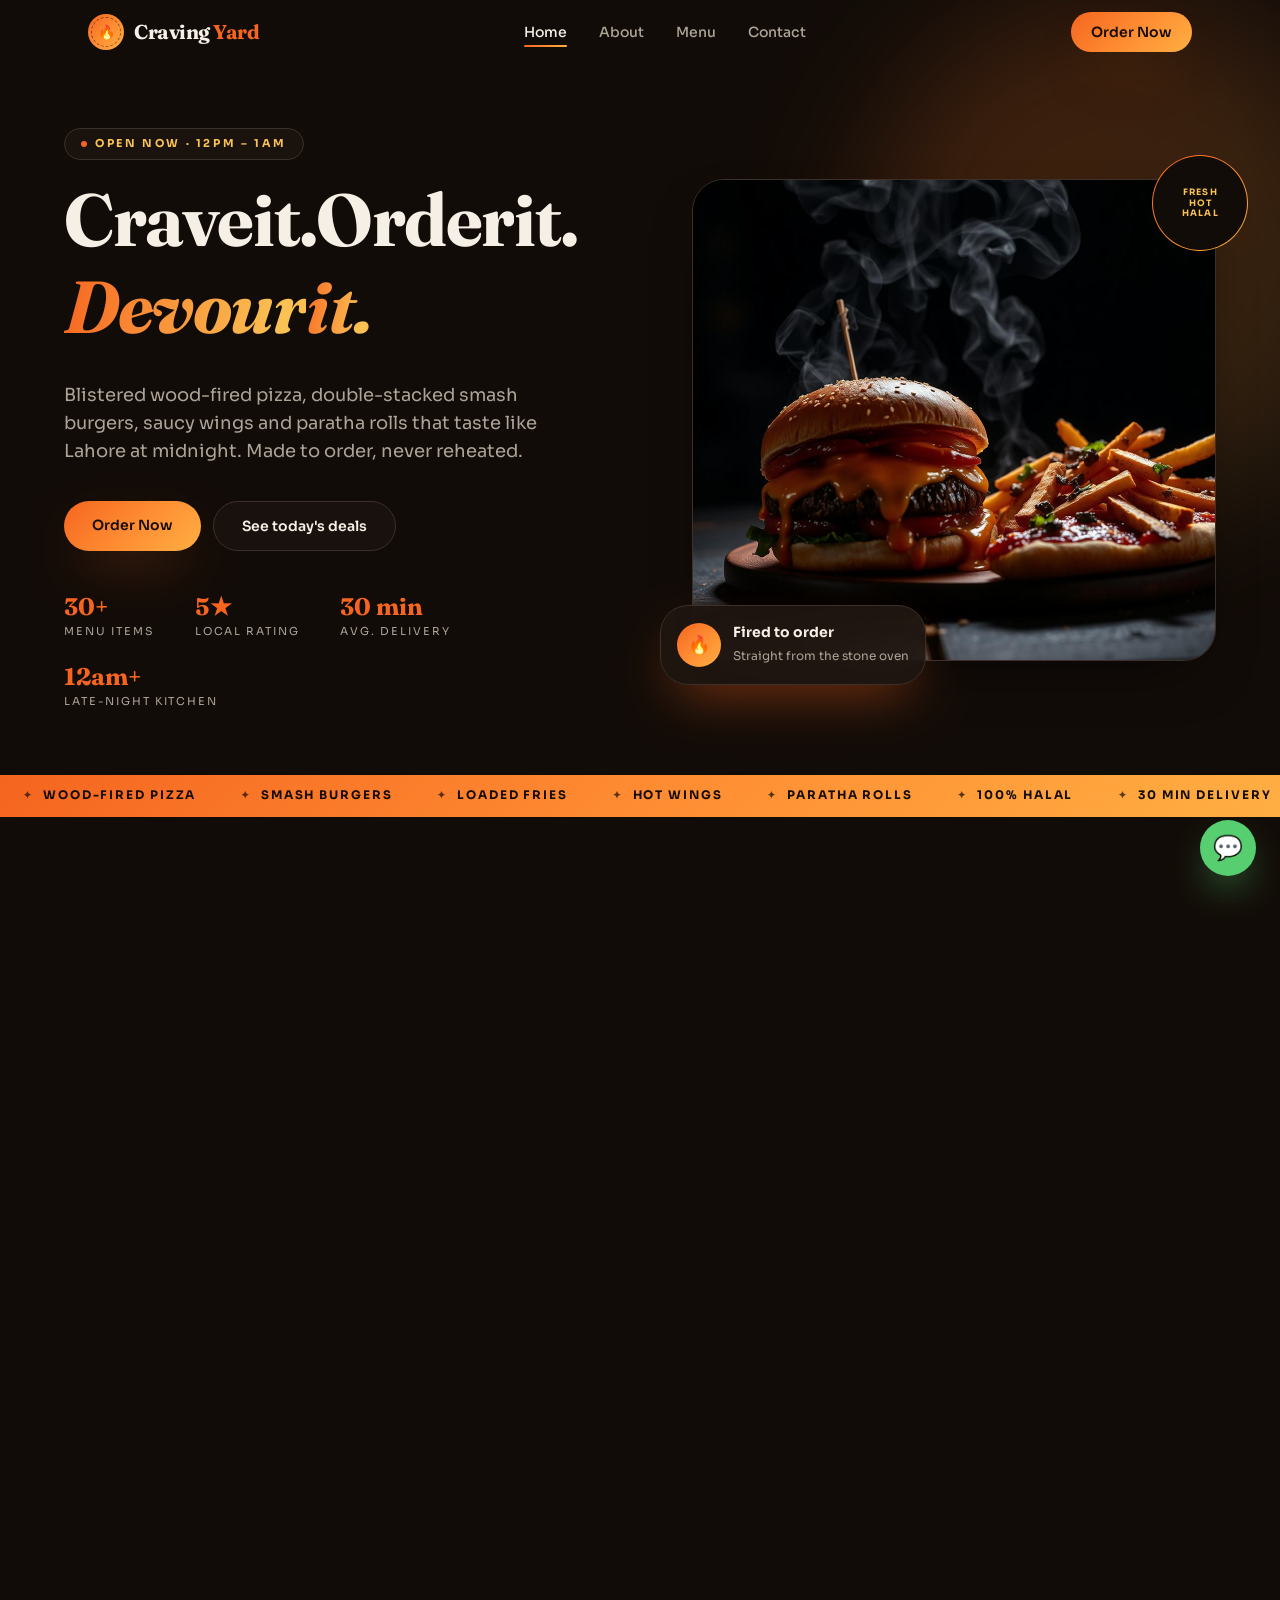
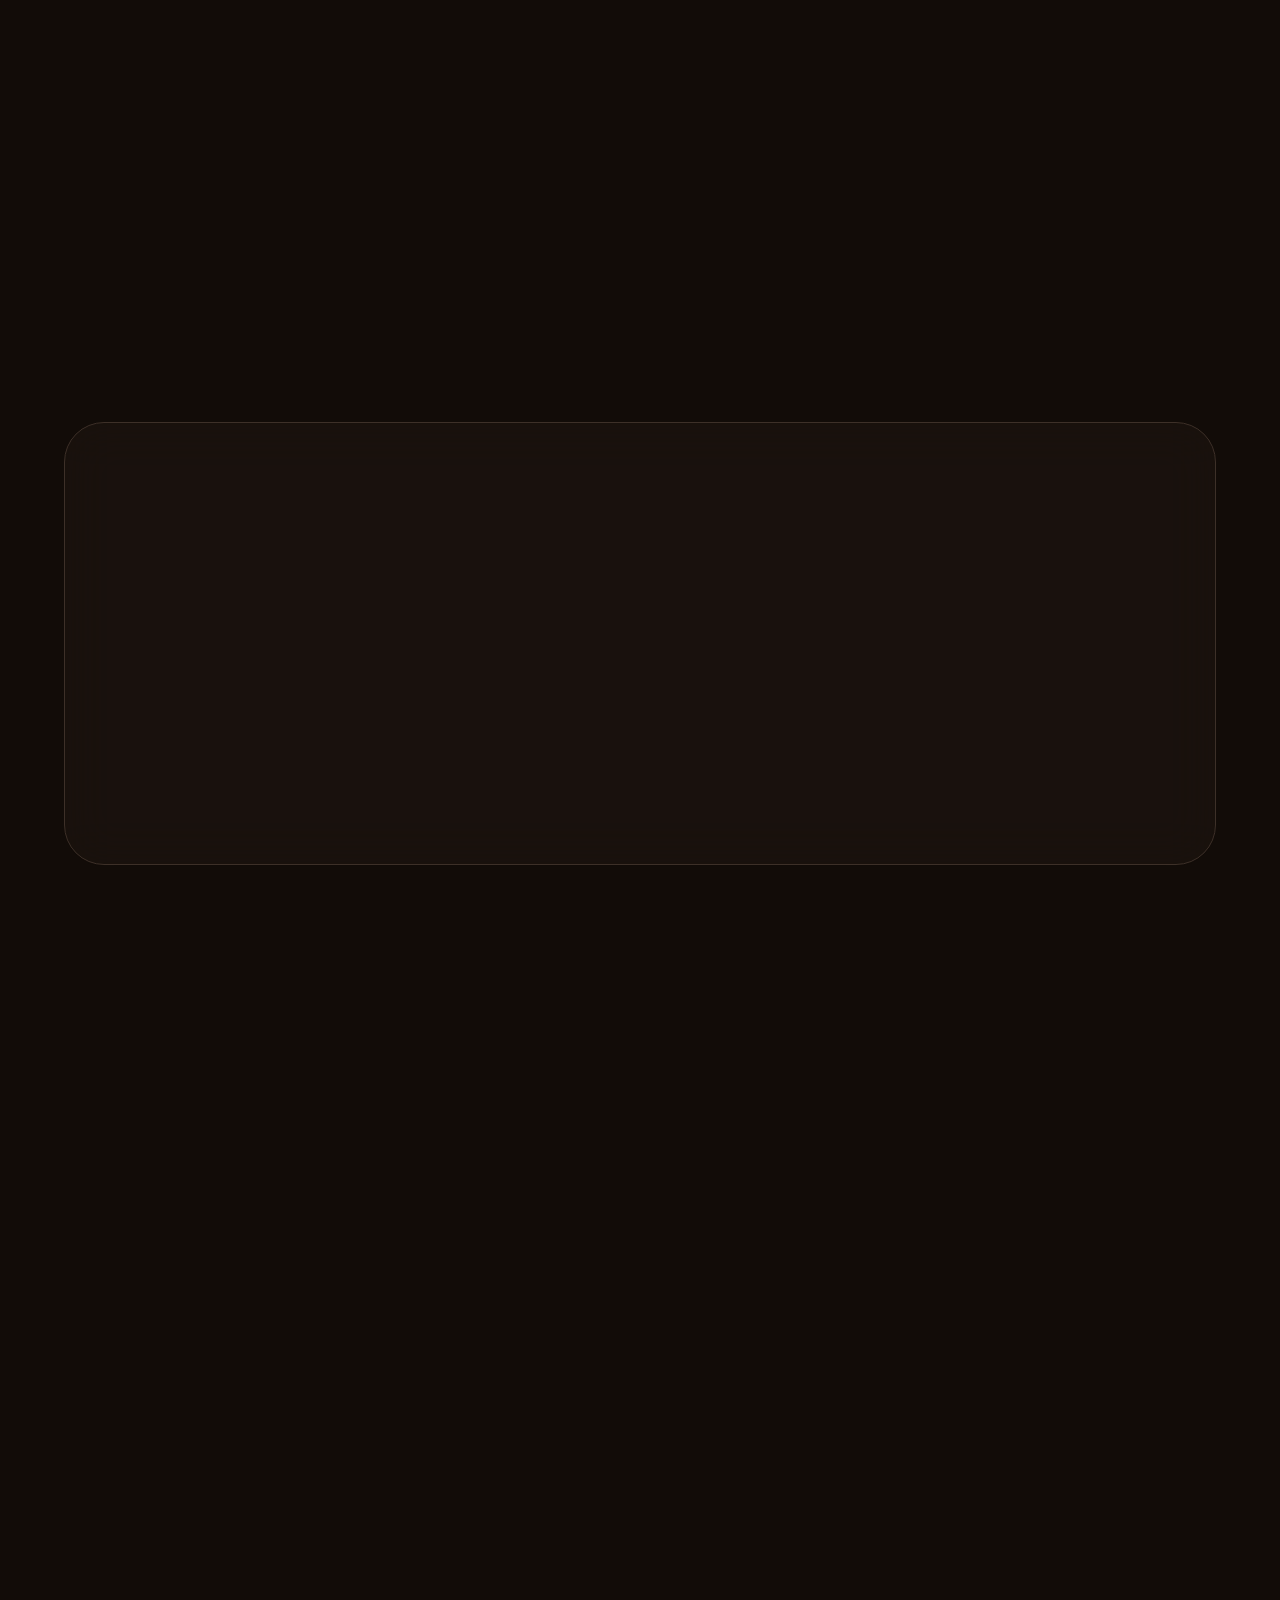
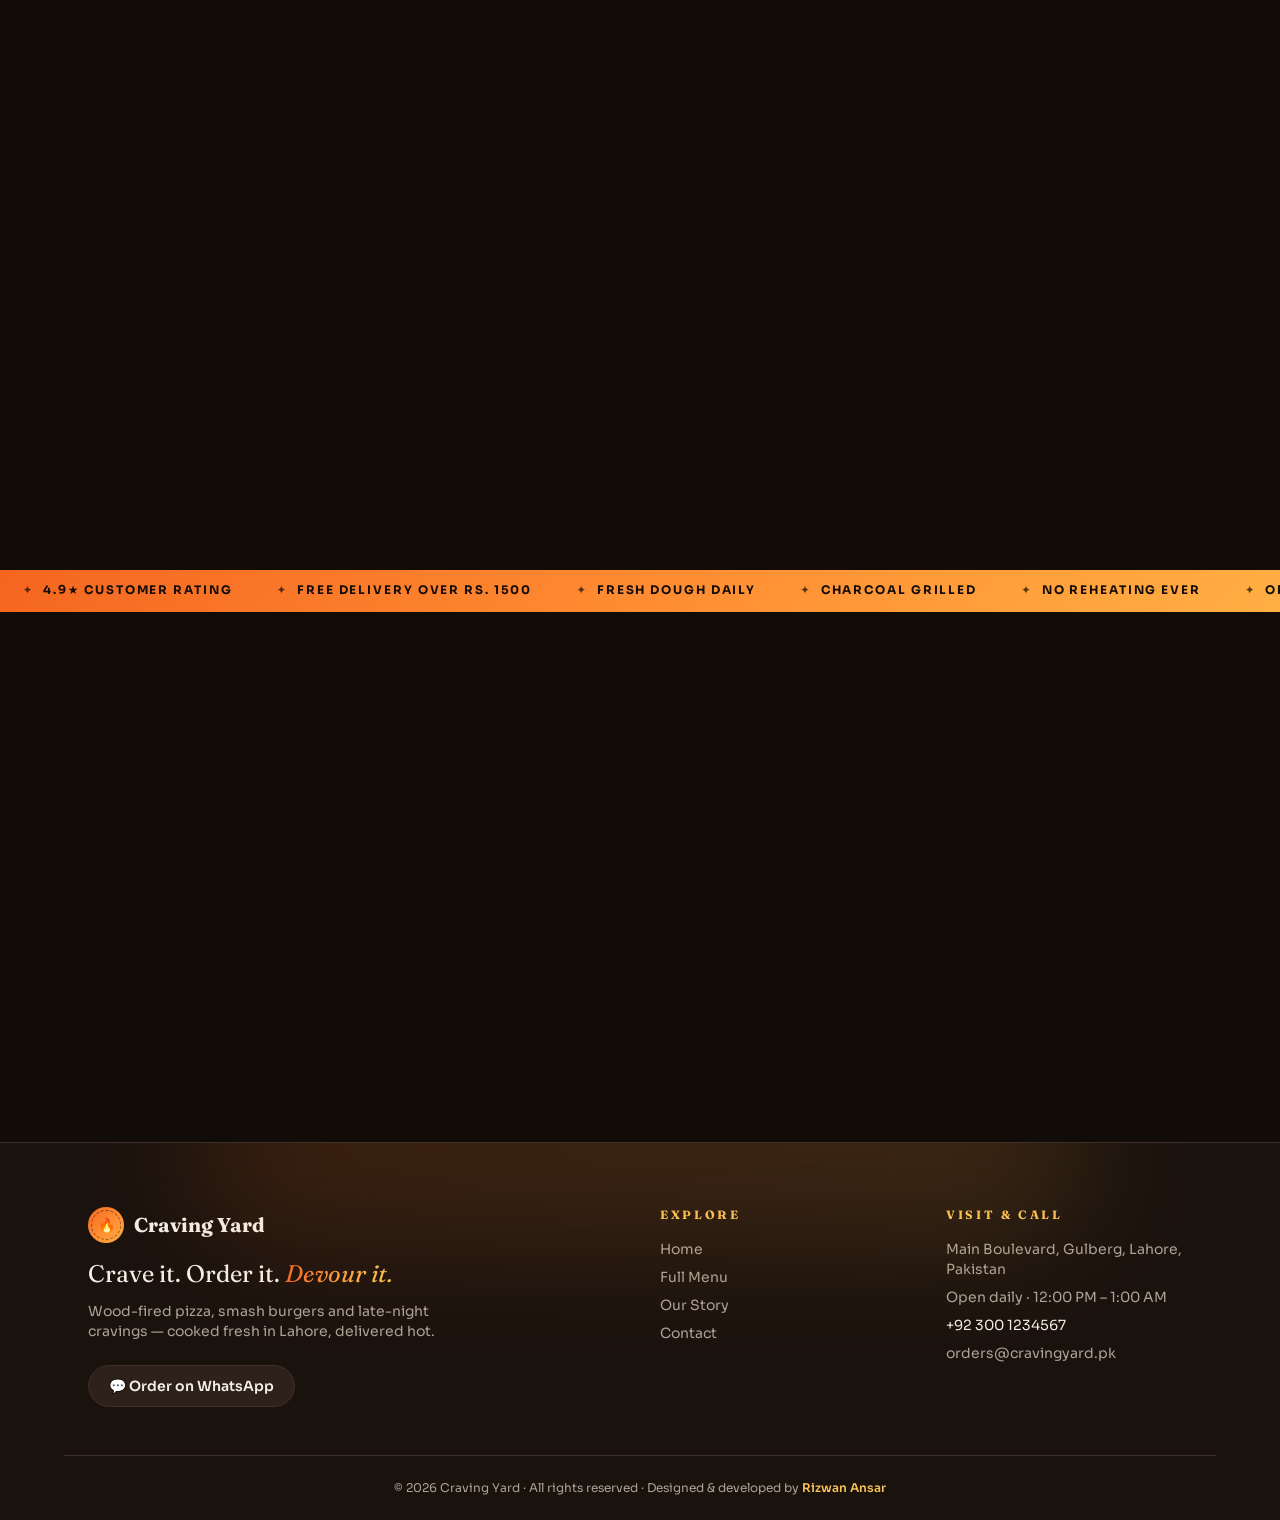
==== commit eeac0e35: "Update print statement from 'Hello' to 'Goodbye'" ====
--- a/index.html
+++ b/index.html
@@ -1 +1,250 @@
-<!DOCTYPE html><html lang="en"><head><meta charSet="utf-8"/><meta name="viewport" content="width=device-width, initial-scale=1"/><link rel="preload" as="image" href="/assets/hero-5WKTKkdd.jpg"/><link rel="stylesheet" href="assets/styles-Bld049gQ.css" data-precedence="default"/><link rel="stylesheet" href="https://fonts.googleapis.com/css2?family=Fraunces:ital,opsz,wght@0,9..144,600;0,9..144,700;1,9..144,600;1,9..144,700&amp;family=Sora:wght@300;400;500;600;700&amp;display=swap" data-precedence="default"/><title>Craving Yard — Wood-Fired Pizza, Smash Burgers &amp; Deals</title><meta name="author" content="Craving Yard"/><meta property="og:type" content="website"/><meta name="twitter:card" content="summary_large_image"/><meta name="theme-color" content="#1a1310"/><meta name="description" content="Craving Yard in Lahore serves wood-fired pizza, smash burgers, crispy fries, hot wings and family deals. Fresh, halal and delivered in about 30 minutes."/><meta property="og:title" content="Craving Yard — Crave it. Order it. Devour it."/><meta property="og:description" content="Wood-fired pizza, smash burgers, loaded fries and unbeatable combo deals — fresh, halal and fast in Lahore."/><link rel="modulepreload" href="/assets/index-Dj0eYEie.js"/><link rel="modulepreload" href="/assets/menu-BDwkRai5.js"/><link rel="modulepreload" href="/assets/routes-CPrk0BvN.js"/><link rel="modulepreload" href="/assets/Marquee-C2OL56DX.js"/><link rel="icon" href="/favicon.ico" type="image/x-icon"/><link rel="preconnect" href="https://fonts.googleapis.com"/><link rel="preconnect" href="https://fonts.gstatic.com" crossorigin="anonymous"/></head><body><div class="cy-ambient" aria-hidden="true"><span class="o1"></span><span class="o2"></span><span class="o3"></span><span class="o4"></span></div><header class="fixed inset-x-0 top-0 z-50 transition-all duration-500 border-b border-transparent"><nav class="mx-auto flex h-16 max-w-6xl items-center justify-between px-5 sm:px-6"><a class="group flex items-center gap-2.5 active" href="/" data-status="active" aria-current="page"><span class="relative grid h-9 w-9 place-items-center rounded-full bg-[image:var(--gradient-ember)] shadow-[var(--shadow-ember)]"><span class="cy-spin-slow absolute inset-[3px] rounded-full border border-dashed border-primary-foreground/50"></span><span class="text-sm">🔥</span></span><span class="font-display text-xl font-bold tracking-tight">Craving<!-- --> <span class="text-primary transition-colors group-hover:text-gold">Yard</span></span></a><ul class="hidden items-center gap-8 md:flex"><li><a data-active="true" class="cy-navlink relative text-sm font-medium text-muted-foreground transition-colors hover:text-foreground data-[active=true]:text-foreground active" href="/" data-status="active" aria-current="page">Home</a></li><li><a data-active="false" href="/about" class="cy-navlink relative text-sm font-medium text-muted-foreground transition-colors hover:text-foreground data-[active=true]:text-foreground">About</a></li><li><a data-active="false" href="/menu" class="cy-navlink relative text-sm font-medium text-muted-foreground transition-colors hover:text-foreground data-[active=true]:text-foreground">Menu</a></li><li><a data-active="false" href="/contact" class="cy-navlink relative text-sm font-medium text-muted-foreground transition-colors hover:text-foreground data-[active=true]:text-foreground">Contact</a></li></ul><div class="flex items-center gap-2"><a href="/menu" class="cy-sweep hidden rounded-full bg-[image:var(--gradient-ember)] px-5 py-2.5 text-sm font-semibold text-primary-foreground shadow-[var(--shadow-ember)] transition-transform duration-300 hover:scale-105 sm:inline-flex">Order Now</a><button aria-label="Toggle menu" class="grid h-10 w-10 place-items-center rounded-full border border-border bg-surface text-foreground transition-colors hover:border-primary md:hidden"><svg xmlns="http://www.w3.org/2000/svg" width="18" height="18" viewBox="0 0 24 24" fill="none" stroke="currentColor" stroke-width="2" stroke-linecap="round" stroke-linejoin="round" class="lucide lucide-menu" aria-hidden="true"><path d="M4 5h16"></path><path d="M4 12h16"></path><path d="M4 19h16"></path></svg></button></div></nav><div class="h-[2px] origin-left bg-[image:var(--gradient-ember)] transition-[width] duration-150" style="width:0%"></div><div class="overflow-hidden border-b border-border bg-background/95 backdrop-blur-xl transition-all duration-500 md:hidden max-h-0"><ul class="mx-auto flex max-w-6xl flex-col gap-1 px-5 py-4"><li><a class="block rounded-xl px-3 py-3 text-sm font-medium text-muted-foreground transition-colors hover:bg-surface hover:text-foreground active" href="/" style="transition-delay:0ms" data-status="active" aria-current="page">Home</a></li><li><a href="/about" style="transition-delay:40ms" class="block rounded-xl px-3 py-3 text-sm font-medium text-muted-foreground transition-colors hover:bg-surface hover:text-foreground">About</a></li><li><a href="/menu" style="transition-delay:80ms" class="block rounded-xl px-3 py-3 text-sm font-medium text-muted-foreground transition-colors hover:bg-surface hover:text-foreground">Menu</a></li><li><a href="/contact" style="transition-delay:120ms" class="block rounded-xl px-3 py-3 text-sm font-medium text-muted-foreground transition-colors hover:bg-surface hover:text-foreground">Contact</a></li><li><a href="/menu" class="mt-2 block rounded-full bg-[image:var(--gradient-ember)] px-4 py-3 text-center text-sm font-semibold text-primary-foreground">Order Now</a></li></ul></div></header><main class="relative"><!--$--><section class="relative overflow-hidden px-5 pb-16 pt-28 sm:px-6 sm:pt-32"><div class="pointer-events-none absolute -right-24 top-0 h-[32rem] w-[32rem] rounded-full bg-[image:var(--gradient-ember-soft)] blur-3xl"></div><div class="relative mx-auto grid max-w-6xl items-center gap-12 lg:grid-cols-[1.05fr_0.95fr]"><div><p class="cy-fade-up inline-flex items-center gap-2 rounded-full border border-border bg-surface/70 px-4 py-1.5 text-[0.68rem] font-bold uppercase tracking-[0.24em] text-gold backdrop-blur"><span class="h-1.5 w-1.5 animate-pulse rounded-full bg-primary"></span>Open now · 12pm – 1am</p><h1 class="mt-6 font-display text-[clamp(2.6rem,6.2vw,4.6rem)] leading-[0.98]"><span class=""><span class="inline-block overflow-hidden pb-[0.06em]"><span class="cy-word" style="animation-delay:0s">Crave<!-- --> </span></span><span class="inline-block overflow-hidden pb-[0.06em]"><span class="cy-word" style="animation-delay:0.07s">it.<!-- --> </span></span><span class="inline-block overflow-hidden pb-[0.06em]"><span class="cy-word" style="animation-delay:0.14s">Order<!-- --> </span></span><span class="inline-block overflow-hidden pb-[0.06em]"><span class="cy-word" style="animation-delay:0.21000000000000002s">it.<!-- --> </span></span><span class="inline-block overflow-hidden pb-[0.06em]"><span class="cy-word inline-block" style="animation-delay:0.28s"><span class="cy-shine italic">Devour</span> </span></span><span class="inline-block overflow-hidden pb-[0.06em]"><span class="cy-word inline-block" style="animation-delay:0.35000000000000003s"><span class="cy-shine italic">it.</span></span></span></span></h1><p class="cy-fade-up cy-d3 mt-6 max-w-lg text-base text-muted-foreground sm:text-lg">Blistered wood-fired pizza, double-stacked smash burgers, saucy wings and paratha rolls that taste like Lahore at midnight. Made to order, never reheated.</p><div class="cy-fade-up cy-d4 mt-9 flex flex-wrap gap-3"><a href="/menu" class="cy-sweep rounded-full bg-[image:var(--gradient-ember)] px-7 py-3.5 text-sm font-semibold text-primary-foreground shadow-[var(--shadow-ember)] transition-transform duration-300 hover:scale-105">Order Now</a><a href="/menu?category=Deals" class="rounded-full border border-border bg-surface/60 px-7 py-3.5 text-sm font-semibold backdrop-blur transition-colors duration-300 hover:border-primary hover:text-primary">See today&#x27;s deals</a></div><dl class="cy-fade-up cy-d5 mt-10 flex flex-wrap gap-x-10 gap-y-5"><div><dt class="font-display text-2xl font-bold text-primary">30+</dt><dd class="text-[0.68rem] uppercase tracking-[0.18em] text-muted-foreground">Menu items</dd></div><div><dt class="font-display text-2xl font-bold text-primary">5★</dt><dd class="text-[0.68rem] uppercase tracking-[0.18em] text-muted-foreground">Local rating</dd></div><div><dt class="font-display text-2xl font-bold text-primary">30 min</dt><dd class="text-[0.68rem] uppercase tracking-[0.18em] text-muted-foreground">Avg. delivery</dd></div><div><dt class="font-display text-2xl font-bold text-primary">12am+</dt><dd class="text-[0.68rem] uppercase tracking-[0.18em] text-muted-foreground">Late-night kitchen</dd></div></dl></div><div class="cy-scale-in cy-d2 relative"><div class="cy-ken overflow-hidden rounded-[2rem] border border-border shadow-[var(--shadow-soft)]"><img src="/assets/hero-5WKTKkdd.jpg" alt="Smash burger stacked with melted cheese and crispy fries" class="h-[26rem] w-full object-cover sm:h-[30rem]" loading="eager"/></div><div class="cy-float absolute -bottom-6 -left-4 flex items-center gap-3 rounded-2xl border border-border bg-card/90 p-4 shadow-[var(--shadow-ember)] backdrop-blur-xl sm:-left-8"><span class="grid h-11 w-11 place-items-center rounded-full bg-[image:var(--gradient-ember)] text-lg">🔥</span><span><strong class="block text-sm">Fired to order</strong><span class="text-xs text-muted-foreground">Straight from the stone oven</span></span></div><div class="cy-spin-slow absolute -right-5 -top-6 h-24 w-24 rounded-full bg-[image:var(--gradient-ember)] p-[1px] sm:-right-8"><div class="grid h-full w-full place-items-center rounded-full bg-background text-center text-[0.55rem] font-bold uppercase leading-tight tracking-[0.14em] text-gold">Fresh<br/>Hot<br/>Halal</div></div></div></div></section><div class="cy-marquee " aria-hidden="true"><div class="cy-marquee-track"><span><span class="opacity-70">✦</span>Wood-Fired Pizza</span><span><span class="opacity-70">✦</span>Smash Burgers</span><span><span class="opacity-70">✦</span>Loaded Fries</span><span><span class="opacity-70">✦</span>Hot Wings</span><span><span class="opacity-70">✦</span>Paratha Rolls</span><span><span class="opacity-70">✦</span>100% Halal</span><span><span class="opacity-70">✦</span>30 Min Delivery</span><span><span class="opacity-70">✦</span>Late-Night Kitchen</span><span><span class="opacity-70">✦</span>Wood-Fired Pizza</span><span><span class="opacity-70">✦</span>Smash Burgers</span><span><span class="opacity-70">✦</span>Loaded Fries</span><span><span class="opacity-70">✦</span>Hot Wings</span><span><span class="opacity-70">✦</span>Paratha Rolls</span><span><span class="opacity-70">✦</span>100% Halal</span><span><span class="opacity-70">✦</span>30 Min Delivery</span><span><span class="opacity-70">✦</span>Late-Night Kitchen</span></div></div><section class="px-5 py-20 sm:px-6"><div class="mx-auto max-w-6xl"><div class="cy-reveal"><p class="text-[0.68rem] font-bold uppercase tracking-[0.28em] text-gold">Why Craving Yard</p><h2 class="mt-3 max-w-xl font-display text-[clamp(1.9rem,4vw,2.9rem)]">Four promises we never break.</h2></div><div class="mt-10 grid gap-5 sm:grid-cols-2 lg:grid-cols-4"><div class="cy-reveal cy-d1"><article class="cy-glass cy-lift h-full rounded-3xl p-6"><span class="grid h-12 w-12 place-items-center rounded-2xl bg-[image:var(--gradient-ember)] text-xl">🔥</span><h3 class="mt-5 font-display text-lg">Wood-Fired Daily</h3><p class="mt-2 text-sm text-muted-foreground">Dough rested overnight, fired at 400°C for that blistered crust.</p></article></div><div class="cy-reveal cy-d2"><article class="cy-glass cy-lift h-full rounded-3xl p-6"><span class="grid h-12 w-12 place-items-center rounded-2xl bg-[image:var(--gradient-ember)] text-xl">🚴</span><h3 class="mt-5 font-display text-lg">30-Minute Hustle</h3><p class="mt-2 text-sm text-muted-foreground">Hot at your door in about half an hour, every single time.</p></article></div><div class="cy-reveal cy-d3"><article class="cy-glass cy-lift h-full rounded-3xl p-6"><span class="grid h-12 w-12 place-items-center rounded-2xl bg-[image:var(--gradient-ember)] text-xl">✅</span><h3 class="mt-5 font-display text-lg">100% Halal</h3><p class="mt-2 text-sm text-muted-foreground">Locally sourced, certified halal meat. No exceptions.</p></article></div><div class="cy-reveal cy-d4"><article class="cy-glass cy-lift h-full rounded-3xl p-6"><span class="grid h-12 w-12 place-items-center rounded-2xl bg-[image:var(--gradient-ember)] text-xl">💬</span><h3 class="mt-5 font-display text-lg">One-Tap Ordering</h3><p class="mt-2 text-sm text-muted-foreground">Order on the site or straight through WhatsApp chat.</p></article></div></div></div></section><section class="relative overflow-hidden px-5 py-20 sm:px-6"><div class="mx-auto max-w-6xl"><div class="cy-reveal"><div class="flex flex-wrap items-end justify-between gap-4"><div><p class="text-[0.68rem] font-bold uppercase tracking-[0.28em] text-gold">Most Ordered</p><h2 class="mt-3 font-display text-[clamp(1.9rem,4vw,2.9rem)]">The stuff people keep coming back for.</h2></div><a href="/menu" class="text-sm font-semibold text-primary transition-colors hover:text-gold">Full menu →</a></div></div><div class="mt-10 grid gap-5 sm:grid-cols-2 lg:grid-cols-4"><div class="cy-reveal cy-d1"><a href="/menu?category=Pizza" class="cy-lift cy-ken group block overflow-hidden rounded-3xl border border-border bg-card"><div class="relative h-44 overflow-hidden"><img src="/assets/pizza-BUBQ1agf.jpg" alt="Wood-Fired Pizza" loading="lazy" class="h-full w-full object-cover"/><span class="absolute left-3 top-3 rounded-full bg-background/80 px-3 py-1 text-[0.6rem] font-bold uppercase tracking-[0.16em] text-gold backdrop-blur">Signature</span></div><div class="p-5"><div class="flex items-baseline justify-between gap-3"><h3 class="font-display text-base">Wood-Fired Pizza</h3><span class="whitespace-nowrap font-display text-sm text-primary">Rs. <!-- -->650</span></div><p class="mt-2 text-xs text-muted-foreground">Hand-stretched dough, San Marzano tomato and bubbling mozzarella.</p></div></a></div><div class="cy-reveal cy-d2"><a href="/menu?category=Burgers" class="cy-lift cy-ken group block overflow-hidden rounded-3xl border border-border bg-card"><div class="relative h-44 overflow-hidden"><img src="/assets/burger-dUZp7IX_.jpg" alt="Smash Cheese Burger" loading="lazy" class="h-full w-full object-cover"/><span class="absolute left-3 top-3 rounded-full bg-background/80 px-3 py-1 text-[0.6rem] font-bold uppercase tracking-[0.16em] text-gold backdrop-blur">Bestseller</span></div><div class="p-5"><div class="flex items-baseline justify-between gap-3"><h3 class="font-display text-base">Smash Cheese Burger</h3><span class="whitespace-nowrap font-display text-sm text-primary">Rs. <!-- -->490</span></div><p class="mt-2 text-xs text-muted-foreground">Double beef smash patties, melted cheddar and house sauce.</p></div></a></div><div class="cy-reveal cy-d3"><a href="/menu?category=Rolls" class="cy-lift cy-ken group block overflow-hidden rounded-3xl border border-border bg-card"><div class="relative h-44 overflow-hidden"><img src="/assets/rolls-1Iyf_PJU.jpg" alt="Chicken Paratha Rolls" loading="lazy" class="h-full w-full object-cover"/><span class="absolute left-3 top-3 rounded-full bg-background/80 px-3 py-1 text-[0.6rem] font-bold uppercase tracking-[0.16em] text-gold backdrop-blur">Local Favourite</span></div><div class="p-5"><div class="flex items-baseline justify-between gap-3"><h3 class="font-display text-base">Chicken Paratha Rolls</h3><span class="whitespace-nowrap font-display text-sm text-primary">Rs. <!-- -->280</span></div><p class="mt-2 text-xs text-muted-foreground">Crispy chicken wrapped in flaky paratha with mint-garlic dip.</p></div></a></div><div class="cy-reveal cy-d4"><a href="/menu?category=Sides" class="cy-lift cy-ken group block overflow-hidden rounded-3xl border border-border bg-card"><div class="relative h-44 overflow-hidden"><img src="/assets/wings-1R9Npj3R.jpg" alt="Crispy Hot Wings" loading="lazy" class="h-full w-full object-cover"/><span class="absolute left-3 top-3 rounded-full bg-background/80 px-3 py-1 text-[0.6rem] font-bold uppercase tracking-[0.16em] text-gold backdrop-blur">Spicy</span></div><div class="p-5"><div class="flex items-baseline justify-between gap-3"><h3 class="font-display text-base">Crispy Hot Wings</h3><span class="whitespace-nowrap font-display text-sm text-primary">Rs. <!-- -->380</span></div><p class="mt-2 text-xs text-muted-foreground">Glazed chicken wings tossed in your favourite sauce.</p></div></a></div></div></div></section><section class="px-5 py-20 sm:px-6"><div class="mx-auto max-w-6xl rounded-[2.5rem] border border-border bg-surface/60 p-8 backdrop-blur-xl sm:p-12"><div class="cy-reveal"><p class="text-[0.68rem] font-bold uppercase tracking-[0.28em] text-gold">How it works</p><h2 class="mt-3 max-w-xl font-display text-[clamp(1.9rem,4vw,2.9rem)]">From craving to doorstep in four steps.</h2></div><ol class="mt-10 grid gap-6 sm:grid-cols-2 lg:grid-cols-4"><li class="cy-reveal cy-d1"><div class="group relative rounded-2xl border border-border bg-card/70 p-6 transition-colors duration-500 hover:border-primary"><span class="font-display text-4xl text-primary/35 transition-colors duration-500 group-hover:text-primary">01</span><h3 class="mt-3 font-display text-lg">Pick your craving</h3><p class="mt-2 text-sm text-muted-foreground">Browse 30+ items across nine categories.</p></div></li><li class="cy-reveal cy-d2"><div class="group relative rounded-2xl border border-border bg-card/70 p-6 transition-colors duration-500 hover:border-primary"><span class="font-display text-4xl text-primary/35 transition-colors duration-500 group-hover:text-primary">02</span><h3 class="mt-3 font-display text-lg">Build it your way</h3><p class="mt-2 text-sm text-muted-foreground">Choose size, flavour and quantity in seconds.</p></div></li><li class="cy-reveal cy-d3"><div class="group relative rounded-2xl border border-border bg-card/70 p-6 transition-colors duration-500 hover:border-primary"><span class="font-display text-4xl text-primary/35 transition-colors duration-500 group-hover:text-primary">03</span><h3 class="mt-3 font-display text-lg">We fire it up</h3><p class="mt-2 text-sm text-muted-foreground">Cooked to order — nothing sits under a lamp.</p></div></li><li class="cy-reveal cy-d4"><div class="group relative rounded-2xl border border-border bg-card/70 p-6 transition-colors duration-500 hover:border-primary"><span class="font-display text-4xl text-primary/35 transition-colors duration-500 group-hover:text-primary">04</span><h3 class="mt-3 font-display text-lg">Devour it hot</h3><p class="mt-2 text-sm text-muted-foreground">Delivered fast, or picked up fresh off the counter.</p></div></li></ol></div></section><section class="px-5 py-20 sm:px-6"><div class="mx-auto max-w-6xl"><div class="cy-reveal"><p class="text-[0.68rem] font-bold uppercase tracking-[0.28em] text-gold">Today&#x27;s Deals</p><h2 class="mt-3 max-w-xl font-display text-[clamp(1.9rem,4vw,2.9rem)]">Bigger plates, smaller bill.</h2></div><div class="mt-10 grid gap-6 lg:grid-cols-3"><div class="cy-reveal cy-d1"><article class="cy-tilt cy-ken h-full overflow-hidden rounded-3xl border border-border bg-card"><div class="relative h-48 overflow-hidden"><img src="/assets/deal1-CvcxL5IU.jpg" alt="Family Feast Deal" loading="lazy" class="h-full w-full object-cover"/><span class="absolute right-3 top-3 rounded-full bg-[image:var(--gradient-ember)] px-3 py-1 text-[0.6rem] font-bold uppercase tracking-[0.16em] text-primary-foreground">Save 25%</span></div><div class="p-6"><div class="flex items-baseline justify-between gap-3"><h3 class="font-display text-lg">Family Feast Deal</h3><span class="font-display text-base text-primary">Rs. <!-- -->1990</span></div><p class="mt-2 text-sm text-muted-foreground">1 Large Pizza + 2 Burgers + Family Fries + 6 Wings + 1.5L Drink.</p><a href="/menu?category=Deals" class="mt-5 inline-block text-[0.7rem] font-bold uppercase tracking-[0.16em] text-primary transition-colors hover:text-gold">Grab this deal →</a></div></article></div><div class="cy-reveal cy-d2"><article class="cy-tilt cy-ken h-full overflow-hidden rounded-3xl border border-border bg-card"><div class="relative h-48 overflow-hidden"><img src="/assets/deal2-aimjymtY.jpg" alt="Duo Combo Deal" loading="lazy" class="h-full w-full object-cover"/><span class="absolute right-3 top-3 rounded-full bg-[image:var(--gradient-ember)] px-3 py-1 text-[0.6rem] font-bold uppercase tracking-[0.16em] text-primary-foreground">Save 20%</span></div><div class="p-6"><div class="flex items-baseline justify-between gap-3"><h3 class="font-display text-lg">Duo Combo Deal</h3><span class="font-display text-base text-primary">Rs. <!-- -->1090</span></div><p class="mt-2 text-sm text-muted-foreground">2 Smash Burgers + Large Fries + 2 Drinks. Perfect for two.</p><a href="/menu?category=Deals" class="mt-5 inline-block text-[0.7rem] font-bold uppercase tracking-[0.16em] text-primary transition-colors hover:text-gold">Grab this deal →</a></div></article></div><div class="cy-reveal cy-d3"><article class="cy-tilt cy-ken h-full overflow-hidden rounded-3xl border border-border bg-card"><div class="relative h-48 overflow-hidden"><img src="/assets/deal3-CfYvXCXj.jpg" alt="Solo Cravings Deal" loading="lazy" class="h-full w-full object-cover"/><span class="absolute right-3 top-3 rounded-full bg-[image:var(--gradient-ember)] px-3 py-1 text-[0.6rem] font-bold uppercase tracking-[0.16em] text-primary-foreground">Save 15%</span></div><div class="p-6"><div class="flex items-baseline justify-between gap-3"><h3 class="font-display text-lg">Solo Cravings Deal</h3><span class="font-display text-base text-primary">Rs. <!-- -->590</span></div><p class="mt-2 text-sm text-muted-foreground">Crispy Sandwich + Regular Fries + Drink. Just for you.</p><a href="/menu?category=Deals" class="mt-5 inline-block text-[0.7rem] font-bold uppercase tracking-[0.16em] text-primary transition-colors hover:text-gold">Grab this deal →</a></div></article></div></div></div></section><section class="px-5 py-20 sm:px-6"><div class="mx-auto max-w-6xl"><div class="cy-reveal"><div class="flex flex-wrap items-end justify-between gap-4"><div><p class="text-[0.68rem] font-bold uppercase tracking-[0.28em] text-fresh">Loved in Lahore</p><h2 class="mt-3 max-w-xl font-display text-[clamp(1.9rem,4vw,2.9rem)]">4.9 average from 1,200+ orders.</h2></div><p class="max-w-xs text-sm text-muted-foreground">Real feedback from regulars who keep our oven busy every night.</p></div></div><div class="mt-10 grid gap-5 sm:grid-cols-2 lg:grid-cols-4"><div class="cy-reveal cy-d1"><figure class="cy-glass cy-lift flex h-full flex-col rounded-3xl p-6"><div class="text-sm tracking-[0.2em] text-gold" aria-label="5 out of 5 stars">★★★★★</div><blockquote class="mt-4 flex-1 text-sm leading-relaxed text-muted-foreground">“<!-- -->The wood-fired margherita is genuinely better than most fancy cafes here — and it reached us still blistering hot.<!-- -->”</blockquote><figcaption class="mt-5 flex items-center gap-3 border-t border-border pt-4"><span class="grid h-9 w-9 place-items-center rounded-full bg-[image:var(--gradient-fresh)] font-display text-sm text-primary-foreground">A</span><span><strong class="block text-sm">Ayesha K.</strong><span class="text-xs text-muted-foreground">DHA Phase 5</span></span></figcaption></figure></div><div class="cy-reveal cy-d2"><figure class="cy-glass cy-lift flex h-full flex-col rounded-3xl p-6"><div class="text-sm tracking-[0.2em] text-gold" aria-label="5 out of 5 stars">★★★★★</div><blockquote class="mt-4 flex-1 text-sm leading-relaxed text-muted-foreground">“<!-- -->Double smash burger with cheesy fries has become our weekly Friday ritual. Sauce game is unreal.<!-- -->”</blockquote><figcaption class="mt-5 flex items-center gap-3 border-t border-border pt-4"><span class="grid h-9 w-9 place-items-center rounded-full bg-[image:var(--gradient-fresh)] font-display text-sm text-primary-foreground">H</span><span><strong class="block text-sm">Hamza R.</strong><span class="text-xs text-muted-foreground">Johar Town</span></span></figcaption></figure></div><div class="cy-reveal cy-d3"><figure class="cy-glass cy-lift flex h-full flex-col rounded-3xl p-6"><div class="text-sm tracking-[0.2em] text-gold" aria-label="5 out of 5 stars">★★★★★</div><blockquote class="mt-4 flex-1 text-sm leading-relaxed text-muted-foreground">“<!-- -->Ordered the family deal at 1am and it showed up in 25 minutes. Late-night kitchen actually means late-night.<!-- -->”</blockquote><figcaption class="mt-5 flex items-center gap-3 border-t border-border pt-4"><span class="grid h-9 w-9 place-items-center rounded-full bg-[image:var(--gradient-fresh)] font-display text-sm text-primary-foreground">S</span><span><strong class="block text-sm">Sana M.</strong><span class="text-xs text-muted-foreground">Model Town</span></span></figcaption></figure></div><div class="cy-reveal cy-d4"><figure class="cy-glass cy-lift flex h-full flex-col rounded-3xl p-6"><div class="text-sm tracking-[0.2em] text-gold" aria-label="5 out of 5 stars">★★★★★</div><blockquote class="mt-4 flex-1 text-sm leading-relaxed text-muted-foreground">“<!-- -->Paratha rolls taste exactly like the old-school dhaba ones but cleaner and hotter. Mint dip is addictive.<!-- -->”</blockquote><figcaption class="mt-5 flex items-center gap-3 border-t border-border pt-4"><span class="grid h-9 w-9 place-items-center rounded-full bg-[image:var(--gradient-fresh)] font-display text-sm text-primary-foreground">B</span><span><strong class="block text-sm">Bilal A.</strong><span class="text-xs text-muted-foreground">Gulberg</span></span></figcaption></figure></div></div></div></section><div class="cy-marquee cy-marquee-reverse" aria-hidden="true"><div class="cy-marquee-track"><span><span class="opacity-70">✦</span>4.9★ Customer Rating</span><span><span class="opacity-70">✦</span>Free Delivery Over Rs. 1500</span><span><span class="opacity-70">✦</span>Fresh Dough Daily</span><span><span class="opacity-70">✦</span>Charcoal Grilled</span><span><span class="opacity-70">✦</span>No Reheating Ever</span><span><span class="opacity-70">✦</span>Order on WhatsApp</span><span><span class="opacity-70">✦</span>4.9★ Customer Rating</span><span><span class="opacity-70">✦</span>Free Delivery Over Rs. 1500</span><span><span class="opacity-70">✦</span>Fresh Dough Daily</span><span><span class="opacity-70">✦</span>Charcoal Grilled</span><span><span class="opacity-70">✦</span>No Reheating Ever</span><span><span class="opacity-70">✦</span>Order on WhatsApp</span></div></div><section class="px-5 pb-24 pt-20 sm:px-6"><div class="cy-reveal"><div class="relative mx-auto max-w-6xl overflow-hidden rounded-[2.5rem] bg-[image:var(--gradient-ember)] px-8 py-16 text-center text-primary-foreground"><div class="cy-spin-slow pointer-events-none absolute -left-24 -top-24 h-72 w-72 rounded-full border border-dashed border-primary-foreground/30"></div><div class="cy-spin-slow pointer-events-none absolute -bottom-28 -right-20 h-80 w-80 rounded-full border border-dashed border-primary-foreground/25"></div><h2 class="relative mx-auto max-w-2xl font-display text-[clamp(2rem,4.6vw,3.2rem)]">Still reading? Your food could already be cooking.</h2><p class="relative mx-auto mt-4 max-w-lg text-sm opacity-90">Full menu, live customisation, and a checkout that takes under a minute.</p><a href="/menu" class="cy-sweep relative mt-8 inline-flex rounded-full bg-background px-8 py-4 text-sm font-bold text-foreground transition-transform duration-300 hover:scale-105">Start my order</a></div></div></section><script>(function(a,f){let l;try{l=JSON.parse(sessionStorage.getItem(a)||"{}")}catch{return}const n=l?.[f||history.state?.__TSR_key];let c=!1;for(const t in n){const e=n[t],o=e?.scrollX,s=e?.scrollY;if(Number.isFinite(o)&&Number.isFinite(s)){if(t==="window")scrollTo(o,s),c=!0;else if(t)try{const r=document.querySelector(t);r&&(r.scrollLeft=o,r.scrollTop=s)}catch{}}}if(c)return;const i=location.hash.slice(1);if(i){const t=history.state?.__hashScrollIntoViewOptions??!0;if(t){const e=document.getElementById(i);e&&e.scrollIntoView(t)}return}scrollTo(0,0)})("tsr-scroll-restoration-v1_3");document.currentScript.remove()</script><!--/$--></main><footer class="relative overflow-hidden border-t border-border bg-surface/70 pt-16 backdrop-blur-xl"><div class="pointer-events-none absolute -top-24 left-1/2 h-48 w-[70%] -translate-x-1/2 rounded-full bg-[image:var(--gradient-ember)] opacity-15 blur-3xl"></div><div class="mx-auto grid max-w-6xl gap-10 px-5 sm:px-6 md:grid-cols-4"><div class="md:col-span-2"><div class="flex items-center gap-2.5"><span class="relative grid h-9 w-9 place-items-center rounded-full bg-[image:var(--gradient-ember)]"><span class="cy-spin-slow absolute inset-[3px] rounded-full border border-dashed border-primary-foreground/50"></span><span class="text-sm">🔥</span></span><span class="font-display text-xl font-bold">Craving Yard</span></div><p class="mt-4 max-w-sm font-display text-2xl leading-tight text-foreground">Crave it. Order it.<!-- --> <span class="cy-shine italic">Devour it.</span></p><p class="mt-3 max-w-sm text-sm text-muted-foreground">Wood-fired pizza, smash burgers and late-night cravings — cooked fresh in Lahore, delivered hot.</p><a href="https://wa.me/923001234567" target="_blank" rel="noopener" class="mt-6 inline-flex items-center gap-2 rounded-full border border-border bg-surface-2 px-5 py-2.5 text-sm font-semibold transition-colors hover:border-primary hover:text-primary">💬 Order on WhatsApp</a></div><div><h4 class="text-xs font-bold uppercase tracking-[0.22em] text-gold">Explore</h4><ul class="mt-4 space-y-2 text-sm text-muted-foreground"><li><a class="transition-colors hover:text-primary active" href="/" data-status="active" aria-current="page">Home</a></li><li><a href="/menu" class="transition-colors hover:text-primary">Full Menu</a></li><li><a href="/about" class="transition-colors hover:text-primary">Our Story</a></li><li><a href="/contact" class="transition-colors hover:text-primary">Contact</a></li></ul></div><div><h4 class="text-xs font-bold uppercase tracking-[0.22em] text-gold">Visit &amp; Call</h4><ul class="mt-4 space-y-2 text-sm text-muted-foreground"><li>Main Boulevard, Gulberg, Lahore, Pakistan</li><li>Open daily · 12:00 PM – 1:00 AM</li><li class="text-foreground">+92 300 1234567</li><li>orders@cravingyard.pk</li></ul></div></div><div class="mx-auto mt-12 max-w-6xl border-t border-border px-5 py-6 text-center text-xs text-muted-foreground sm:px-6">© <!-- -->2026<!-- --> Craving Yard · All rights reserved · Designed &amp; developed by<!-- --> <span class="font-semibold text-gold">Rizwan Ansar</span></div></footer><a href="https://wa.me/923001234567" target="_blank" rel="noopener" aria-label="Order on WhatsApp" class="cy-pulse-ring fixed bottom-6 right-6 z-50 grid h-14 w-14 place-items-center rounded-full bg-whatsapp text-2xl shadow-[0_18px_40px_-14px_var(--whatsapp)] transition-transform duration-300 hover:scale-110"><span class="relative">💬</span></a><script class="$tsr" id="$tsr-stream-barrier">(self.$R=self.$R||{})["tsr"]=[];self.$_TSR={h(){this.hydrated=!0,this.c()},e(){this.streamEnded=!0,this.c()},c(){this.hydrated&&this.streamEnded&&(delete self.$_TSR,delete self.$R.tsr)},p(e){this.initialized?e():this.buffer.push(e)},buffer:[]};$_TSR.router=($R=>$R[0]={manifest:$R[1]={routes:$R[2]={__root__:$R[3]={preloads:$R[4]=["/assets/index-Dj0eYEie.js","/assets/menu-BDwkRai5.js"],scripts:$R[5]=[$R[6]={attrs:$R[7]={type:"module",async:!0,src:"/assets/index-Dj0eYEie.js"}}]},"/":$R[8]={preloads:$R[9]=["/assets/routes-CPrk0BvN.js","/assets/Marquee-C2OL56DX.js"]}}},matches:$R[10]=[$R[11]={i:"__root__ ",u:1786797943456,s:"success",ssr:!0},$R[12]={i:"  ",u:1786797943456,s:"success",ssr:!0}],lastMatchId:"  "})($R["tsr"]);$_TSR.e();document.currentScript.remove()</script><script type="module" async="" src="/assets/index-Dj0eYEie.js"></script></body></html>
+<!DOCTYPE html>
+<html lang="en">
+<head>
+  <meta charSet="utf-8"/>
+  <meta name="viewport" content="width=device-width, initial-scale=1"/>
+  <link rel="preload" as="image" href="assets/hero-5WKTKkdd.jpg"/>
+  <link rel="stylesheet" href="assets/styles-Bld049gQ.css" data-precedence="default"/>
+  <link rel="stylesheet" href="https://fonts.googleapis.com/css2?family=Fraunces:ital,opsz,wght@0,9..144,600;0,9..144,700;1,9..144,600;1,9..144,700&amp;family=Sora:wght@300;400;500;600;700&amp;display=swap" data-precedence="default"/>
+  <title>Craving Yard — Wood-Fired Pizza, Smash Burgers &amp; Deals</title>
+  <meta name="author" content="Craving Yard"/>
+  <meta property="og:type" content="website"/>
+  <meta name="twitter:card" content="summary_large_image"/>
+  <meta name="theme-color" content="#1a1310"/>
+  <meta name="description" content="Craving Yard in Lahore serves wood-fired pizza, smash burgers, crispy fries, hot wings and family deals. Fresh, halal and delivered in about 30 minutes."/>
+  <meta property="og:title" content="Craving Yard — Crave it. Order it. Devour it."/>
+  <meta property="og:description" content="Wood-fired pizza, smash burgers, loaded fries and unbeatable combo deals — fresh, halal and fast in Lahore."/>
+  <link rel="modulepreload" href="assets/index-Dj0eYEie.js"/>
+  <link rel="modulepreload" href="assets/menu-BDwkRai5.js"/>
+  <link rel="modulepreload" href="assets/routes-CPrk0BvN.js"/>
+  <link rel="modulepreload" href="assets/Marquee-C2OL56DX.js"/>
+  <link rel="icon" href="favicon.ico" type="image/x-icon"/>
+  <link rel="preconnect" href="https://fonts.googleapis.com"/>
+  <link rel="preconnect" href="https://fonts.gstatic.com" crossorigin="anonymous"/>
+</head>
+<body>
+  <div class="cy-ambient" aria-hidden="true"><span class="o1"></span><span class="o2"></span><span class="o3"></span><span class="o4"></span></div>
+  <header class="fixed inset-x-0 top-0 z-50 transition-all duration-500 border-b border-transparent">
+    <nav class="mx-auto flex h-16 max-w-6xl items-center justify-between px-5 sm:px-6">
+      <a class="group flex items-center gap-2.5 active" href="index.html" data-status="active" aria-current="page">
+        <span class="relative grid h-9 w-9 place-items-center rounded-full bg-[image:var(--gradient-ember)] shadow-[var(--shadow-ember)]">
+          <span class="cy-spin-slow absolute inset-[3px] rounded-full border border-dashed border-primary-foreground/50"></span>
+          <span class="text-sm">🔥</span>
+        </span>
+        <span class="font-display text-xl font-bold tracking-tight">Craving<!-- --> <span class="text-primary transition-colors group-hover:text-gold">Yard</span></span>
+      </a>
+      <ul class="hidden items-center gap-8 md:flex">
+        <li><a data-active="true" class="cy-navlink relative text-sm font-medium text-muted-foreground transition-colors hover:text-foreground data-[active=true]:text-foreground active" href="index.html" data-status="active" aria-current="page">Home</a></li>
+        <li><a data-active="false" href="about.html" class="cy-navlink relative text-sm font-medium text-muted-foreground transition-colors hover:text-foreground data-[active=true]:text-foreground">About</a></li>
+        <li><a data-active="false" href="menu.html" class="cy-navlink relative text-sm font-medium text-muted-foreground transition-colors hover:text-foreground data-[active=true]:text-foreground">Menu</a></li>
+        <li><a data-active="false" href="contact.html" class="cy-navlink relative text-sm font-medium text-muted-foreground transition-colors hover:text-foreground data-[active=true]:text-foreground">Contact</a></li>
+      </ul>
+      <div class="flex items-center gap-2">
+        <a href="menu.html" class="cy-sweep hidden rounded-full bg-[image:var(--gradient-ember)] px-5 py-2.5 text-sm font-semibold text-primary-foreground shadow-[var(--shadow-ember)] transition-transform duration-300 hover:scale-105 sm:inline-flex">Order Now</a>
+        <button aria-label="Toggle menu" class="grid h-10 w-10 place-items-center rounded-full border border-border bg-surface text-foreground transition-colors hover:border-primary md:hidden">
+          <svg xmlns="http://www.w3.org/2000/svg" width="18" height="18" viewBox="0 0 24 24" fill="none" stroke="currentColor" stroke-width="2" stroke-linecap="round" stroke-linejoin="round" class="lucide lucide-menu" aria-hidden="true"><path d="M4 5h16"></path><path d="M4 12h16"></path><path d="M4 19h16"></path></svg>
+        </button>
+      </div>
+    </nav>
+    <div class="h-[2px] origin-left bg-[image:var(--gradient-ember)] transition-[width] duration-150" style="width:0%"></div>
+    <div class="overflow-hidden border-b border-border bg-background/95 backdrop-blur-xl transition-all duration-500 md:hidden max-h-0">
+      <ul class="mx-auto flex max-w-6xl flex-col gap-1 px-5 py-4">
+        <li><a class="block rounded-xl px-3 py-3 text-sm font-medium text-muted-foreground transition-colors hover:bg-surface hover:text-foreground active" href="index.html" style="transition-delay:0ms" data-status="active" aria-current="page">Home</a></li>
+        <li><a href="about.html" style="transition-delay:40ms" class="block rounded-xl px-3 py-3 text-sm font-medium text-muted-foreground transition-colors hover:bg-surface hover:text-foreground">About</a></li>
+        <li><a href="menu.html" style="transition-delay:80ms" class="block rounded-xl px-3 py-3 text-sm font-medium text-muted-foreground transition-colors hover:bg-surface hover:text-foreground">Menu</a></li>
+        <li><a href="contact.html" style="transition-delay:120ms" class="block rounded-xl px-3 py-3 text-sm font-medium text-muted-foreground transition-colors hover:bg-surface hover:text-foreground">Contact</a></li>
+        <li><a href="menu.html" class="mt-2 block rounded-full bg-[image:var(--gradient-ember)] px-4 py-3 text-center text-sm font-semibold text-primary-foreground">Order Now</a></li>
+      </ul>
+    </div>
+  </header>
+  <main class="relative">
+    <section class="relative overflow-hidden px-5 pb-16 pt-28 sm:px-6 sm:pt-32">
+      <div class="pointer-events-none absolute -right-24 top-0 h-[32rem] w-[32rem] rounded-full bg-[image:var(--gradient-ember-soft)] blur-3xl"></div>
+      <div class="relative mx-auto grid max-w-6xl items-center gap-12 lg:grid-cols-[1.05fr_0.95fr]">
+        <div>
+          <p class="cy-fade-up inline-flex items-center gap-2 rounded-full border border-border bg-surface/70 px-4 py-1.5 text-[0.68rem] font-bold uppercase tracking-[0.24em] text-gold backdrop-blur"><span class="h-1.5 w-1.5 animate-pulse rounded-full bg-primary"></span>Open now · 12pm – 1am</p>
+          <h1 class="mt-6 font-display text-[clamp(2.6rem,6.2vw,4.6rem)] leading-[0.98]"><span class=""><span class="inline-block overflow-hidden pb-[0.06em]"><span class="cy-word" style="animation-delay:0s">Crave<!-- --> </span></span><span class="inline-block overflow-hidden pb-[0.06em]"><span class="cy-word" style="animation-delay:0.07s">it.<!-- --> </span></span><span class="inline-block overflow-hidden pb-[0.06em]"><span class="cy-word" style="animation-delay:0.14s">Order<!-- --> </span></span><span class="inline-block overflow-hidden pb-[0.06em]"><span class="cy-word" style="animation-delay:0.21s">it.<!-- --> </span></span><span class="inline-block overflow-hidden pb-[0.06em]"><span class="cy-word inline-block" style="animation-delay:0.28s"><span class="cy-shine italic">Devour</span> </span></span><span class="inline-block overflow-hidden pb-[0.06em]"><span class="cy-word inline-block" style="animation-delay:0.35s"><span class="cy-shine italic">it.</span></span></span></span></h1>
+          <p class="cy-fade-up cy-d3 mt-6 max-w-lg text-base text-muted-foreground sm:text-lg">Blistered wood-fired pizza, double-stacked smash burgers, saucy wings and paratha rolls that taste like Lahore at midnight. Made to order, never reheated.</p>
+          <div class="cy-fade-up cy-d4 mt-9 flex flex-wrap gap-3">
+            <a href="menu.html" class="cy-sweep rounded-full bg-[image:var(--gradient-ember)] px-7 py-3.5 text-sm font-semibold text-primary-foreground shadow-[var(--shadow-ember)] transition-transform duration-300 hover:scale-105">Order Now</a>
+            <a href="menu.html?category=Deals" class="rounded-full border border-border bg-surface/60 px-7 py-3.5 text-sm font-semibold backdrop-blur transition-colors duration-300 hover:border-primary hover:text-primary">See today's deals</a>
+          </div>
+          <dl class="cy-fade-up cy-d5 mt-10 flex flex-wrap gap-x-10 gap-y-5">
+            <div><dt class="font-display text-2xl font-bold text-primary">30+</dt><dd class="text-[0.68rem] uppercase tracking-[0.18em] text-muted-foreground">Menu items</dd></div>
+            <div><dt class="font-display text-2xl font-bold text-primary">5★</dt><dd class="text-[0.68rem] uppercase tracking-[0.18em] text-muted-foreground">Local rating</dd></div>
+            <div><dt class="font-display text-2xl font-bold text-primary">30 min</dt><dd class="text-[0.68rem] uppercase tracking-[0.18em] text-muted-foreground">Avg. delivery</dd></div>
+            <div><dt class="font-display text-2xl font-bold text-primary">12am+</dt><dd class="text-[0.68rem] uppercase tracking-[0.18em] text-muted-foreground">Late-night kitchen</dd></div>
+          </dl>
+        </div>
+        <div class="cy-scale-in cy-d2 relative">
+          <div class="cy-ken overflow-hidden rounded-[2rem] border border-border shadow-[var(--shadow-soft)]">
+            <img src="assets/hero-5WKTKkdd.jpg" alt="Smash burger stacked with melted cheese and crispy fries" class="h-[26rem] w-full object-cover sm:h-[30rem]" loading="eager"/>
+          </div>
+          <div class="cy-float absolute -bottom-6 -left-4 flex items-center gap-3 rounded-2xl border border-border bg-card/90 p-4 shadow-[var(--shadow-ember)] backdrop-blur-xl sm:-left-8">
+            <span class="grid h-11 w-11 place-items-center rounded-full bg-[image:var(--gradient-ember)] text-lg">🔥</span>
+            <span><strong class="block text-sm">Fired to order</strong><span class="text-xs text-muted-foreground">Straight from the stone oven</span></span>
+          </div>
+          <div class="cy-spin-slow absolute -right-5 -top-6 h-24 w-24 rounded-full bg-[image:var(--gradient-ember)] p-[1px] sm:-right-8">
+            <div class="grid h-full w-full place-items-center rounded-full bg-background text-center text-[0.55rem] font-bold uppercase leading-tight tracking-[0.14em] text-gold">Fresh<br/>Hot<br/>Halal</div>
+          </div>
+        </div>
+      </div>
+    </section>
+    <div class="cy-marquee " aria-hidden="true">
+      <div class="cy-marquee-track">
+        <span><span class="opacity-70">✦</span>Wood-Fired Pizza</span><span><span class="opacity-70">✦</span>Smash Burgers</span><span><span class="opacity-70">✦</span>Loaded Fries</span><span><span class="opacity-70">✦</span>Hot Wings</span><span><span class="opacity-70">✦</span>Paratha Rolls</span><span><span class="opacity-70">✦</span>100% Halal</span><span><span class="opacity-70">✦</span>30 Min Delivery</span><span><span class="opacity-70">✦</span>Late-Night Kitchen</span>
+      </div>
+    </div>
+    <section class="px-5 py-20 sm:px-6">
+      <div class="mx-auto max-w-6xl">
+        <div class="cy-reveal">
+          <p class="text-[0.68rem] font-bold uppercase tracking-[0.28em] text-gold">Why Craving Yard</p>
+          <h2 class="mt-3 max-w-xl font-display text-[clamp(1.9rem,4vw,2.9rem)]">Four promises we never break.</h2>
+        </div>
+        <div class="mt-10 grid gap-5 sm:grid-cols-2 lg:grid-cols-4">
+          <div class="cy-reveal cy-d1"><article class="cy-glass cy-lift h-full rounded-3xl p-6"><span class="grid h-12 w-12 place-items-center rounded-2xl bg-[image:var(--gradient-ember)] text-xl">🔥</span><h3 class="mt-5 font-display text-lg">Wood-Fired Daily</h3><p class="mt-2 text-sm text-muted-foreground">Dough rested overnight, fired at 400°C for that blistered crust.</p></article></div>
+          <div class="cy-reveal cy-d2"><article class="cy-glass cy-lift h-full rounded-3xl p-6"><span class="grid h-12 w-12 place-items-center rounded-2xl bg-[image:var(--gradient-ember)] text-xl">🚴</span><h3 class="mt-5 font-display text-lg">30-Minute Hustle</h3><p class="mt-2 text-sm text-muted-foreground">Hot at your door in about half an hour, every single time.</p></article></div>
+          <div class="cy-reveal cy-d3"><article class="cy-glass cy-lift h-full rounded-3xl p-6"><span class="grid h-12 w-12 place-items-center rounded-2xl bg-[image:var(--gradient-ember)] text-xl">✅</span><h3 class="mt-5 font-display text-lg">100% Halal</h3><p class="mt-2 text-sm text-muted-foreground">Locally sourced, certified halal meat. No exceptions.</p></article></div>
+          <div class="cy-reveal cy-d4"><article class="cy-glass cy-lift h-full rounded-3xl p-6"><span class="grid h-12 w-12 place-items-center rounded-2xl bg-[image:var(--gradient-ember)] text-xl">💬</span><h3 class="mt-5 font-display text-lg">One-Tap Ordering</h3><p class="mt-2 text-sm text-muted-foreground">Order on the site or straight through WhatsApp chat.</p></article></div>
+        </div>
+      </div>
+    </section>
+    <section class="relative overflow-hidden px-5 py-20 sm:px-6">
+      <div class="mx-auto max-w-6xl">
+        <div class="cy-reveal">
+          <div class="flex flex-wrap items-end justify-between gap-4">
+            <div>
+              <p class="text-[0.68rem] font-bold uppercase tracking-[0.28em] text-gold">Most Ordered</p>
+              <h2 class="mt-3 font-display text-[clamp(1.9rem,4vw,2.9rem)]">The stuff people keep coming back for.</h2>
+            </div>
+            <a href="menu.html" class="text-sm font-semibold text-primary transition-colors hover:text-gold">Full menu →</a>
+          </div>
+        </div>
+        <div class="mt-10 grid gap-5 sm:grid-cols-2 lg:grid-cols-4">
+          <div class="cy-reveal cy-d1">
+            <a href="menu.html?category=Pizza" class="cy-lift cy-ken group block overflow-hidden rounded-3xl border border-border bg-card">
+              <div class="relative h-44 overflow-hidden"><img src="assets/pizza-BUBQ1agf.jpg" alt="Wood-Fired Pizza" loading="lazy" class="h-full w-full object-cover"/><span class="absolute left-3 top-3 rounded-full bg-background/80 px-3 py-1 text-[0.6rem] font-bold uppercase tracking-[0.16em] text-gold backdrop-blur">Signature</span></div>
+              <div class="p-5"><div class="flex items-baseline justify-between gap-3"><h3 class="font-display text-base">Wood-Fired Pizza</h3><span class="whitespace-nowrap font-display text-sm text-primary">Rs. 650</span></div><p class="mt-2 text-xs text-muted-foreground">Hand-stretched dough, San Marzano tomato and bubbling mozzarella.</p></div>
+            </a>
+          </div>
+          <div class="cy-reveal cy-d2">
+            <a href="menu.html?category=Burgers" class="cy-lift cy-ken group block overflow-hidden rounded-3xl border border-border bg-card">
+              <div class="relative h-44 overflow-hidden"><img src="assets/burger-dUZp7IX_.jpg" alt="Smash Cheese Burger" loading="lazy" class="h-full w-full object-cover"/><span class="absolute left-3 top-3 rounded-full bg-background/80 px-3 py-1 text-[0.6rem] font-bold uppercase tracking-[0.16em] text-gold backdrop-blur">Bestseller</span></div>
+              <div class="p-5"><div class="flex items-baseline justify-between gap-3"><h3 class="font-display text-base">Smash Cheese Burger</h3><span class="whitespace-nowrap font-display text-sm text-primary">Rs. 490</span></div><p class="mt-2 text-xs text-muted-foreground">Double beef smash patties, melted cheddar and house sauce.</p></div>
+            </a>
+          </div>
+          <div class="cy-reveal cy-d3">
+            <a href="menu.html?category=Rolls" class="cy-lift cy-ken group block overflow-hidden rounded-3xl border border-border bg-card">
+              <div class="relative h-44 overflow-hidden"><img src="assets/rolls-1Iyf_PJU.jpg" alt="Chicken Paratha Rolls" loading="lazy" class="h-full w-full object-cover"/><span class="absolute left-3 top-3 rounded-full bg-background/80 px-3 py-1 text-[0.6rem] font-bold uppercase tracking-[0.16em] text-gold backdrop-blur">Local Favourite</span></div>
+              <div class="p-5"><div class="flex items-baseline justify-between gap-3"><h3 class="font-display text-base">Chicken Paratha Rolls</h3><span class="whitespace-nowrap font-display text-sm text-primary">Rs. 280</span></div><p class="mt-2 text-xs text-muted-foreground">Crispy chicken wrapped in flaky paratha with mint-garlic dip.</p></div>
+            </a>
+          </div>
+          <div class="cy-reveal cy-d4">
+            <a href="menu.html?category=Sides" class="cy-lift cy-ken group block overflow-hidden rounded-3xl border border-border bg-card">
+              <div class="relative h-44 overflow-hidden"><img src="assets/wings-1R9Npj3R.jpg" alt="Crispy Hot Wings" loading="lazy" class="h-full w-full object-cover"/><span class="absolute left-3 top-3 rounded-full bg-background/80 px-3 py-1 text-[0.6rem] font-bold uppercase tracking-[0.16em] text-gold backdrop-blur">Spicy</span></div>
+              <div class="p-5"><div class="flex items-baseline justify-between gap-3"><h3 class="font-display text-base">Crispy Hot Wings</h3><span class="whitespace-nowrap font-display text-sm text-primary">Rs. 380</span></div><p class="mt-2 text-xs text-muted-foreground">Glazed chicken wings tossed in your favourite sauce.</p></div>
+            </a>
+          </div>
+        </div>
+      </div>
+    </section>
+    <section class="px-5 py-20 sm:px-6">
+      <div class="mx-auto max-w-6xl rounded-[2.5rem] border border-border bg-surface/60 p-8 backdrop-blur-xl sm:p-12">
+        <div class="cy-reveal"><p class="text-[0.68rem] font-bold uppercase tracking-[0.28em] text-gold">How it works</p><h2 class="mt-3 max-w-xl font-display text-[clamp(1.9rem,4vw,2.9rem)]">From craving to doorstep in four steps.</h2></div>
+        <ol class="mt-10 grid gap-6 sm:grid-cols-2 lg:grid-cols-4">
+          <li class="cy-reveal cy-d1"><div class="group relative rounded-2xl border border-border bg-card/70 p-6 transition-colors duration-500 hover:border-primary"><span class="font-display text-4xl text-primary/35 transition-colors duration-500 group-hover:text-primary">01</span><h3 class="mt-3 font-display text-lg">Pick your craving</h3><p class="mt-2 text-sm text-muted-foreground">Browse 30+ items across nine categories.</p></div></li>
+          <li class="cy-reveal cy-d2"><div class="group relative rounded-2xl border border-border bg-card/70 p-6 transition-colors duration-500 hover:border-primary"><span class="font-display text-4xl text-primary/35 transition-colors duration-500 group-hover:text-primary">02</span><h3 class="mt-3 font-display text-lg">Build it your way</h3><p class="mt-2 text-sm text-muted-foreground">Choose size, flavour and quantity in seconds.</p></div></li>
+          <li class="cy-reveal cy-d3"><div class="group relative rounded-2xl border border-border bg-card/70 p-6 transition-colors duration-500 hover:border-primary"><span class="font-display text-4xl text-primary/35 transition-colors duration-500 group-hover:text-primary">03</span><h3 class="mt-3 font-display text-lg">We fire it up</h3><p class="mt-2 text-sm text-muted-foreground">Cooked to order — nothing sits under a lamp.</p></div></li>
+          <li class="cy-reveal cy-d4"><div class="group relative rounded-2xl border border-border bg-card/70 p-6 transition-colors duration-500 hover:border-primary"><span class="font-display text-4xl text-primary/35 transition-colors duration-500 group-hover:text-primary">04</span><h3 class="mt-3 font-display text-lg">Devour it hot</h3><p class="mt-2 text-sm text-muted-foreground">Delivered fast, or picked up fresh off the counter.</p></div></li>
+        </ol>
+      </div>
+    </section>
+    <section class="px-5 py-20 sm:px-6">
+      <div class="mx-auto max-w-6xl">
+        <div class="cy-reveal"><p class="text-[0.68rem] font-bold uppercase tracking-[0.28em] text-gold">Today's Deals</p><h2 class="mt-3 max-w-xl font-display text-[clamp(1.9rem,4vw,2.9rem)]">Bigger plates, smaller bill.</h2></div>
+        <div class="mt-10 grid gap-6 lg:grid-cols-3">
+          <div class="cy-reveal cy-d1">
+            <article class="cy-tilt cy-ken h-full overflow-hidden rounded-3xl border border-border bg-card">
+              <div class="relative h-48 overflow-hidden"><img src="assets/deal1-CvcxL5IU.jpg" alt="Family Feast Deal" loading="lazy" class="h-full w-full object-cover"/><span class="absolute right-3 top-3 rounded-full bg-[image:var(--gradient-ember)] px-3 py-1 text-[0.6rem] font-bold uppercase tracking-[0.16em] text-primary-foreground">Save 25%</span></div>
+              <div class="p-6"><div class="flex items-baseline justify-between gap-3"><h3 class="font-display text-lg">Family Feast Deal</h3><span class="font-display text-base text-primary">Rs. 1990</span></div><p class="mt-2 text-sm text-muted-foreground">1 Large Pizza + 2 Burgers + Family Fries + 6 Wings + 1.5L Drink.</p><a href="menu.html?category=Deals" class="mt-5 inline-block text-[0.7rem] font-bold uppercase tracking-[0.16em] text-primary transition-colors hover:text-gold">Grab this deal →</a></div>
+            </article>
+          </div>
+          <div class="cy-reveal cy-d2">
+            <article class="cy-tilt cy-ken h-full overflow-hidden rounded-3xl border border-border bg-card">
+              <div class="relative h-48 overflow-hidden"><img src="assets/deal2-aimjymtY.jpg" alt="Duo Combo Deal" loading="lazy" class="h-full w-full object-cover"/><span class="absolute right-3 top-3 rounded-full bg-[image:var(--gradient-ember)] px-3 py-1 text-[0.6rem] font-bold uppercase tracking-[0.16em] text-primary-foreground">Save 20%</span></div>
+              <div class="p-6"><div class="flex items-baseline justify-between gap-3"><h3 class="font-display text-lg">Duo Combo Deal</h3><span class="font-display text-base text-primary">Rs. 1090</span></div><p class="mt-2 text-sm text-muted-foreground">2 Smash Burgers + Large Fries + 2 Drinks. Perfect for two.</p><a href="menu.html?category=Deals" class="mt-5 inline-block text-[0.7rem] font-bold uppercase tracking-[0.16em] text-primary transition-colors hover:text-gold">Grab this deal →</a></div>
+            </article>
+          </div>
+          <div class="cy-reveal cy-d3">
+            <article class="cy-tilt cy-ken h-full overflow-hidden rounded-3xl border border-border bg-card">
+              <div class="relative h-48 overflow-hidden"><img src="assets/deal3-CfYvXCXj.jpg" alt="Solo Cravings Deal" loading="lazy" class="h-full w-full object-cover"/><span class="absolute right-3 top-3 rounded-full bg-[image:var(--gradient-ember)] px-3 py-1 text-[0.6rem] font-bold uppercase tracking-[0.16em] text-primary-foreground">Save 15%</span></div>
+              <div class="p-6"><div class="flex items-baseline justify-between gap-3"><h3 class="font-display text-lg">Solo Cravings Deal</h3><span class="font-display text-base text-primary">Rs. 590</span></div><p class="mt-2 text-sm text-muted-foreground">Crispy Sandwich + Regular Fries + Drink. Just for you.</p><a href="menu.html?category=Deals" class="mt-5 inline-block text-[0.7rem] font-bold uppercase tracking-[0.16em] text-primary transition-colors hover:text-gold">Grab this deal →</a></div>
+            </article>
+          </div>
+        </div>
+      </div>
+    </section>
+    <section class="px-5 py-20 sm:px-6">
+      <div class="mx-auto max-w-6xl">
+        <div class="cy-reveal"><div class="flex flex-wrap items-end justify-between gap-4"><div><p class="text-[0.68rem] font-bold uppercase tracking-[0.28em] text-fresh">Loved in Lahore</p><h2 class="mt-3 max-w-xl font-display text-[clamp(1.9rem,4vw,2.9rem)]">4.9 average from 1,200+ orders.</h2></div><p class="max-w-xs text-sm text-muted-foreground">Real feedback from regulars who keep our oven busy every night.</p></div></div>
+        <div class="mt-10 grid gap-5 sm:grid-cols-2 lg:grid-cols-4">
+          <div class="cy-reveal cy-d1"><figure class="cy-glass cy-lift flex h-full flex-col rounded-3xl p-6"><div class="text-sm tracking-[0.2em] text-gold" aria-label="5 out of 5 stars">★★★★★</div><blockquote class="mt-4 flex-1 text-sm leading-relaxed text-muted-foreground">“The wood-fired margherita is genuinely better than most fancy cafes here — and it reached us still blistering hot.”</blockquote><figcaption class="mt-5 flex items-center gap-3 border-t border-border pt-4"><span class="grid h-9 w-9 place-items-center rounded-full bg-[image:var(--gradient-fresh)] font-display text-sm text-primary-foreground">A</span><span><strong class="block text-sm">Ayesha K.</strong><span class="text-xs text-muted-foreground">DHA Phase 5</span></span></figcaption></figure></div>
+          <div class="cy-reveal cy-d2"><figure class="cy-glass cy-lift flex h-full flex-col rounded-3xl p-6"><div class="text-sm tracking-[0.2em] text-gold" aria-label="5 out of 5 stars">★★★★★</div><blockquote class="mt-4 flex-1 text-sm leading-relaxed text-muted-foreground">“Double smash burger with cheesy fries has become our weekly Friday ritual. Sauce game is unreal.”</blockquote><figcaption class="mt-5 flex items-center gap-3 border-t border-border pt-4"><span class="grid h-9 w-9 place-items-center rounded-full bg-[image:var(--gradient-fresh)] font-display text-sm text-primary-foreground">H</span><span><strong class="block text-sm">Hamza R.</strong><span class="text-xs text-muted-foreground">Johar Town</span></span></figcaption></figure></div>
+          <div class="cy-reveal cy-d3"><figure class="cy-glass cy-lift flex h-full flex-col rounded-3xl p-6"><div class="text-sm tracking-[0.2em] text-gold" aria-label="5 out of 5 stars">★★★★★</div><blockquote class="mt-4 flex-1 text-sm leading-relaxed text-muted-foreground">“Ordered the family deal at 1am and it showed up in 25 minutes. Late-night kitchen actually means late-night.”</blockquote><figcaption class="mt-5 flex items-center gap-3 border-t border-border pt-4"><span class="grid h-9 w-9 place-items-center rounded-full bg-[image:var(--gradient-fresh)] font-display text-sm text-primary-foreground">S</span><span><strong class="block text-sm">Sana M.</strong><span class="text-xs text-muted-foreground">Model Town</span></span></figcaption></figure></div>
+          <div class="cy-reveal cy-d4"><figure class="cy-glass cy-lift flex h-full flex-col rounded-3xl p-6"><div class="text-sm tracking-[0.2em] text-gold" aria-label="5 out of 5 stars">★★★★★</div><blockquote class="mt-4 flex-1 text-sm leading-relaxed text-muted-foreground">“Paratha rolls taste exactly like the old-school dhaba ones but cleaner and hotter. Mint dip is addictive.”</blockquote><figcaption class="mt-5 flex items-center gap-3 border-t border-border pt-4"><span class="grid h-9 w-9 place-items-center rounded-full bg-[image:var(--gradient-fresh)] font-display text-sm text-primary-foreground">B</span><span><strong class="block text-sm">Bilal A.</strong><span class="text-xs text-muted-foreground">Gulberg</span></span></figcaption></figure></div>
+        </div>
+      </div>
+    </section>
+    <div class="cy-marquee cy-marquee-reverse" aria-hidden="true">
+      <div class="cy-marquee-track">
+        <span><span class="opacity-70">✦</span>4.9★ Customer Rating</span><span><span class="opacity-70">✦</span>Free Delivery Over Rs. 1500</span><span><span class="opacity-70">✦</span>Fresh Dough Daily</span><span><span class="opacity-70">✦</span>Charcoal Grilled</span><span><span class="opacity-70">✦</span>No Reheating Ever</span><span><span class="opacity-70">✦</span>Order on WhatsApp</span>
+      </div>
+    </div>
+    <section class="px-5 pb-24 pt-20 sm:px-6">
+      <div class="cy-reveal">
+        <div class="relative mx-auto max-w-6xl overflow-hidden rounded-[2.5rem] bg-[image:var(--gradient-ember)] px-8 py-16 text-center text-primary-foreground">
+          <div class="cy-spin-slow pointer-events-none absolute -left-24 -top-24 h-72 w-72 rounded-full border border-dashed border-primary-foreground/30"></div>
+          <div class="cy-spin-slow pointer-events-none absolute -bottom-28 -right-20 h-80 w-80 rounded-full border border-dashed border-primary-foreground/25"></div>
+          <h2 class="relative mx-auto max-w-2xl font-display text-[clamp(2rem,4.6vw,3.2rem)]">Still reading? Your food could already be cooking.</h2>
+          <p class="relative mx-auto mt-4 max-w-lg text-sm opacity-90">Full menu, live customisation, and a checkout that takes under a minute.</p>
+          <a href="menu.html" class="cy-sweep relative mt-8 inline-flex rounded-full bg-background px-8 py-4 text-sm font-bold text-foreground transition-transform duration-300 hover:scale-105">Start my order</a>
+        </div>
+      </div>
+    </section>
+  </main>
+  <footer class="relative overflow-hidden border-t border-border bg-surface/70 pt-16 backdrop-blur-xl">
+    <div class="pointer-events-none absolute -top-24 left-1/2 h-48 w-[70%] -translate-x-1/2 rounded-full bg-[image:var(--gradient-ember)] opacity-15 blur-3xl"></div>
+    <div class="mx-auto grid max-w-6xl gap-10 px-5 sm:px-6 md:grid-cols-4">
+      <div class="md:col-span-2">
+        <div class="flex items-center gap-2.5">
+          <span class="relative grid h-9 w-9 place-items-center rounded-full bg-[image:var(--gradient-ember)]"><span class="cy-spin-slow absolute inset-[3px] rounded-full border border-dashed border-primary-foreground/50"></span><span class="text-sm">🔥</span></span>
+          <span class="font-display text-xl font-bold">Craving Yard</span>
+        </div>
+        <p class="mt-4 max-w-sm font-display text-2xl leading-tight text-foreground">Crave it. Order it. <span class="cy-shine italic">Devour it.</span></p>
+        <p class="mt-3 max-w-sm text-sm text-muted-foreground">Wood-fired pizza, smash burgers and late-night cravings — cooked fresh in Lahore, delivered hot.</p>
+        <a href="https://wa.me/923001234567" target="_blank" rel="noopener" class="mt-6 inline-flex items-center gap-2 rounded-full border border-border bg-surface-2 px-5 py-2.5 text-sm font-semibold transition-colors hover:border-primary hover:text-primary">💬 Order on WhatsApp</a>
+      </div>
+      <div>
+        <h4 class="text-xs font-bold uppercase tracking-[0.22em] text-gold">Explore</h4>
+        <ul class="mt-4 space-y-2 text-sm text-muted-foreground">
+          <li><a class="transition-colors hover:text-primary active" href="index.html" data-status="active" aria-current="page">Home</a></li>
+          <li><a href="menu.html" class="transition-colors hover:text-primary">Full Menu</a></li>
+          <li><a href="about.html" class="transition-colors hover:text-primary">Our Story</a></li>
+          <li><a href="contact.html" class="transition-colors hover:text-primary">Contact</a></li>
+        </ul>
+      </div>
+      <div>
+        <h4 class="text-xs font-bold uppercase tracking-[0.22em] text-gold">Visit &amp; Call</h4>
+        <ul class="mt-4 space-y-2 text-sm text-muted-foreground">
+          <li>Main Boulevard, Gulberg, Lahore, Pakistan</li>
+          <li>Open daily · 12:00 PM – 1:00 AM</li>
+          <li class="text-foreground">+92 300 1234567</li>
+          <li>orders@cravingyard.pk</li>
+        </ul>
+      </div>
+    </div>
+    <div class="mx-auto mt-12 max-w-6xl border-t border-border px-5 py-6 text-center text-xs text-muted-foreground sm:px-6">© 2026 Craving Yard · All rights reserved · Designed &amp; developed by <span class="font-semibold text-gold">Rizwan Ansar</span></div>
+  </footer>
+  <a href="https://wa.me/923001234567" target="_blank" rel="noopener" aria-label="Order on WhatsApp" class="cy-pulse-ring fixed bottom-6 right-6 z-50 grid h-14 w-14 place-items-center rounded-full bg-whatsapp text-2xl shadow-[0_18px_40px_-14px_var(--whatsapp)] transition-transform duration-300 hover:scale-110"><span class="relative">💬</span></a>
+</body>
+</html>
